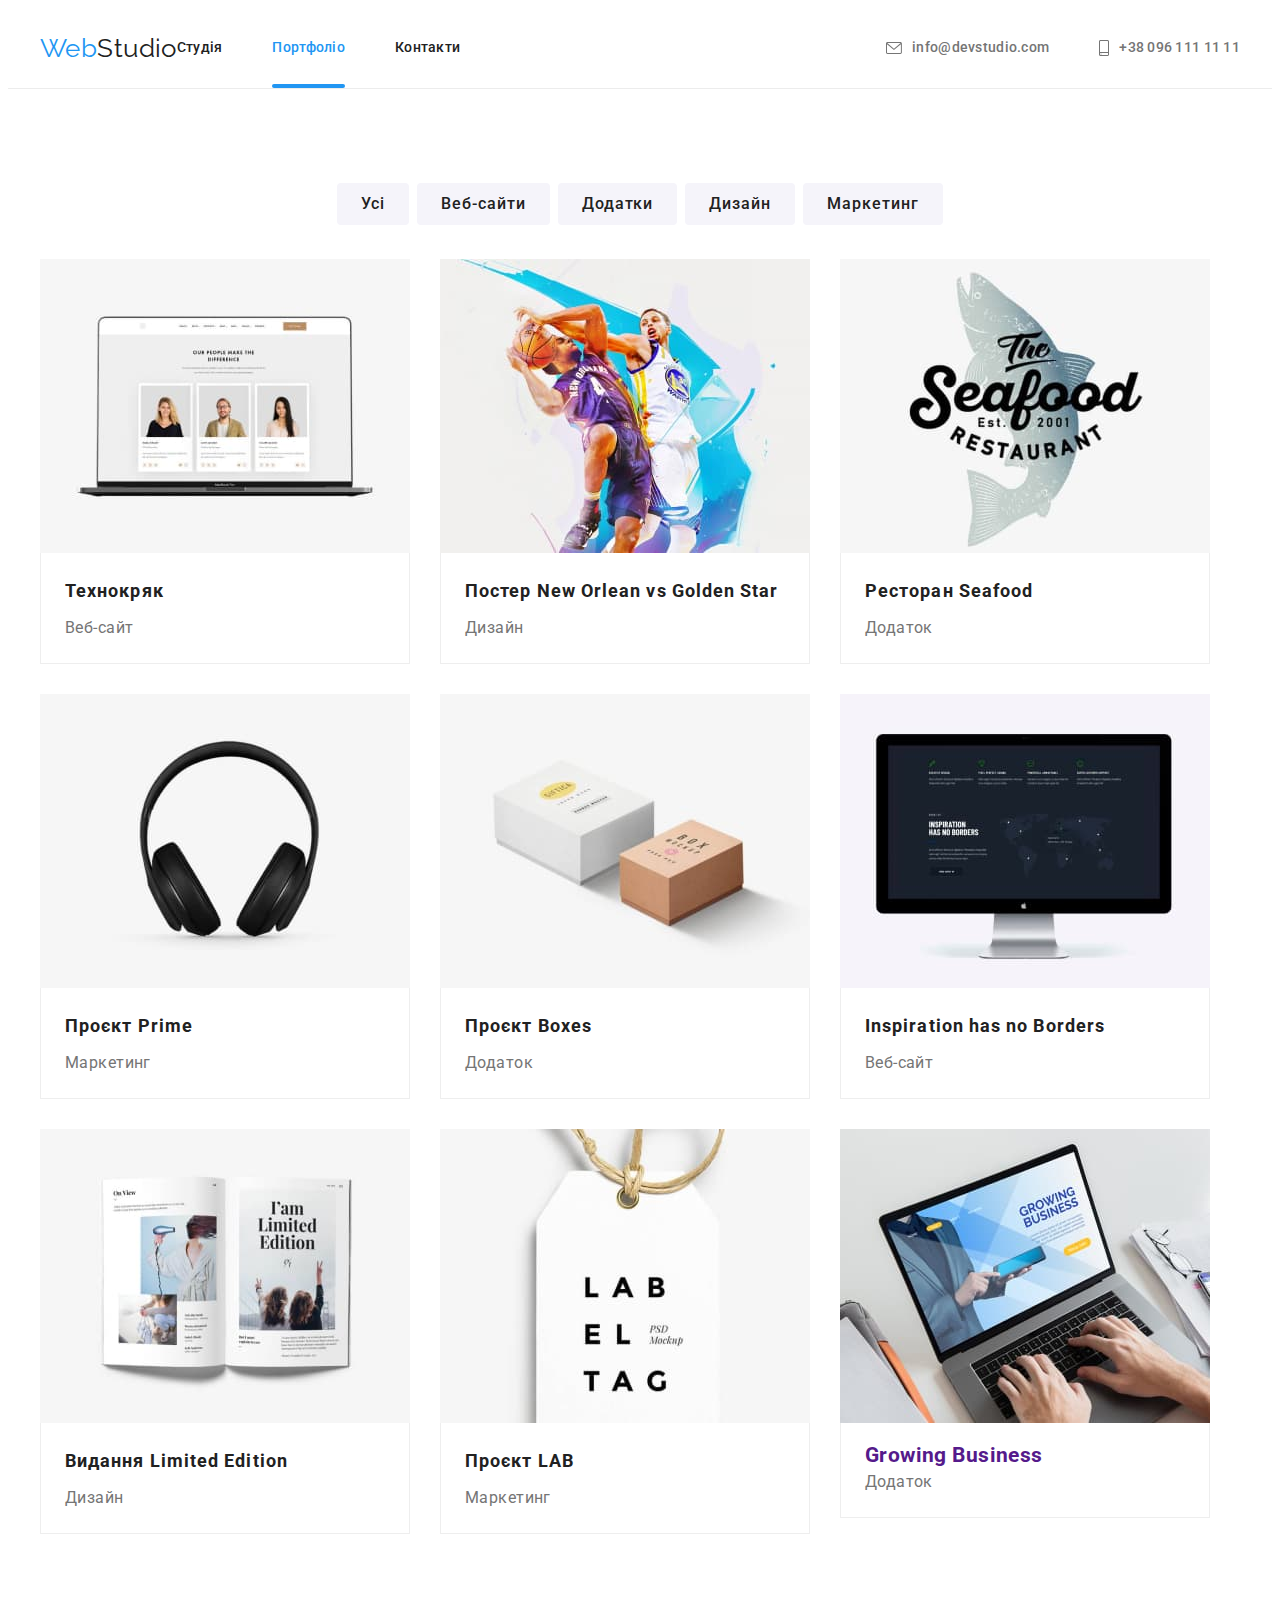
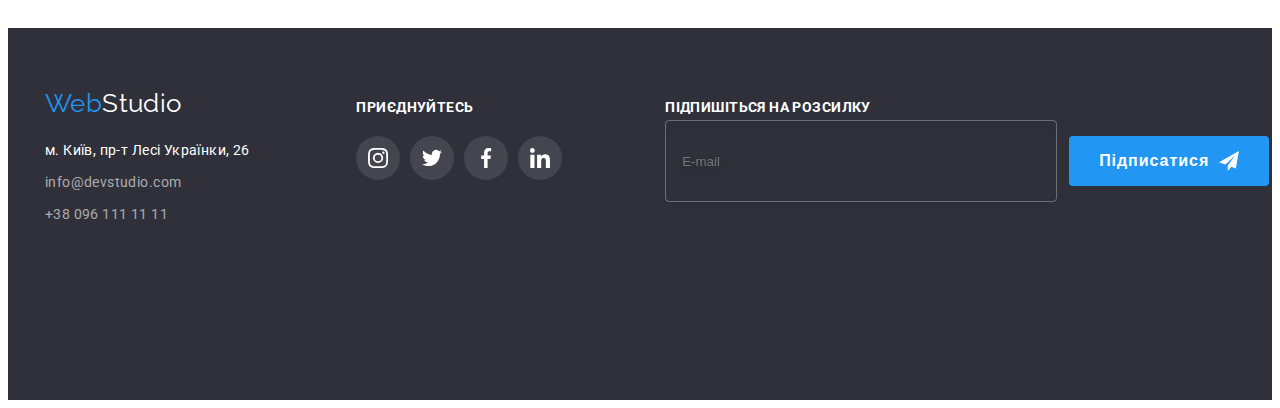
==== portfolio.html @ e9e24f5c "almost done hw8" ====
<!DOCTYPE html>
<html lang="uk">
<head>
    <meta charset="UTF-8">
    <meta http-equiv="X-UA-Compatible" content="IE=edge">
    <meta name="viewport" content="width=device-width, initial-scale=1.0">
    <title>Document</title>
     <link rel="preconnect" href="https://fonts.googleapis.com">
<link rel="preconnect" href="https://fonts.gstatic.com" crossorigin>
<link href="https://fonts.googleapis.com/css2?family=Raleway:wght@700&family=Roboto:wght@400;500;700;900&display=swap" rel="stylesheet">
<link rel="stylesheet" href="https://cdnjs.cloudflare.com/ajax/libs/modern-normalize/1.1.0/modern-normalize.min.css" integrity="sha512-wpPYUAdjBVSE4KJnH1VR1HeZfpl1ub8YT/NKx4PuQ5NmX2tKuGu6U/JRp5y+Y8XG2tV+wKQpNHVUX03MfMFn9Q==" crossorigin="anonymous" referrerpolicy="no-referrer" />
<link rel="stylesheet" href="./css/main.min.css">
</head>
<body>
    <header class="header">
        <div class="conteiner">
<nav class="nav">
    <a href="" class="logo">Web<span class="logo logo--right">Studio</span></a>
<ul class="nav__list list">
    <li class="nav__item"><a class="link nav__link" href="./index.html">Студія</a></li>
    <li class="nav__item"><a class="link nav__link current" href="./portfolio.html">Портфоліо</a></li>
    <li class="nav__item"><a class="link nav__link" href="">Контакти</a></li>
</ul>
</nav>
<div class="connection">
<ul class="list connection__list">
    <li class="connection__item"><a class="link connection__link" href="mailto:info@devstudio.com">
        <svg class="connection__icon" width="16" height="12">
            <use href="./images/sprite.svg#icon-mail"></use>
        </svg>
        info@devstudio.com</a>
    </li>
    <li class="connection__item"><a class="link connection__link" href="tel:+380961111111">
        <svg class="connection__icon" width="10" height="16">
            <use href="./images/sprite.svg#icon-smartphone"></use>
        </svg>
        +38 096 111 11 11</a>
    </li>
</ul>
</div>
        </div>
</header>
<main>
<section class="section portfolio">
    <div class="conteiner">
    <h1 class="visually-hidden">Пoртфоліо</h1>
    <ul class="list portfolio-btn__list">
        <li class="portfolio-btn__item"><button class="button portfolio-btn__button" type="button">Усі</button></li>
        <li class="portfolio-btn__item"><button class="button portfolio-btn__button" type="button">Веб-сайти</button></li>
        <li class="portfolio-btn__item"><button class="button portfolio-btn__button" type="button">Додатки</button></li>
        <li class="portfolio-btn__item"><button class="button portfolio-btn__button" type="button">Дизайн</button></li>
        <li class="portfolio-btn__item"><button class="button portfolio-btn__button" type="button">Маркетинг</button></li>
    </ul>
    <ul class="list portfolio__list">
        <li class="item">
            <a class="portfolio__link link" href="">
                <div class="portfolio__overlay">
                 <img src="./images/technokryak.jpg" alt="" width="370">
                 <p class="overlay-description">
                 Ресурс пропонує комплексні пропозиції з різним рівнем функціоналу та сервісів. Все це дозволить відвідувачу отримати вичерпні відомості про компанію чи приватну особу.
                 </p>
                </div>
                <div class="portfolio__work-box">
                <h2 class="portfolio__title">Технокряк</h2>
                <p class="portfolio__text">Веб-сайт</p>
                </div>
            </a>
        </li>
        <li class="item">
            <a class="portfolio__link link" href="">
                <div class="portfolio__overlay">
                <img src="./images/neworlean.jpg" alt="" width="370">
                <p class="overlay-description">
                 Ресурс пропонує комплексні пропозиції з різним рівнем функціоналу та сервісів. Все це дозволить відвідувачу отримати вичерпні відомості про компанію чи приватну особу.
                 </p>
                </div>
                <div class="portfolio__work-box">
                <h2 class="portfolio__title">Постер New Orlean vs Golden Star</h2>
                <p class="portfolio__text">Дизайн</p>
                </div>
            </a>
        </li>
        <li class="item">
            <a class="portfolio__link link" href="">
                <div class="portfolio__overlay">
                <img src="./images/seafood.jpg" alt="" width="370">
                <p class="overlay-description">
                 Ресурс пропонує комплексні пропозиції з різним рівнем функціоналу та сервісів. Все це дозволить відвідувачу отримати вичерпні відомості про компанію чи приватну особу.
                 </p>
                </div>
                <div class="portfolio__work-box">
                <h2 class="portfolio__title">Ресторан Seafood</h2>
                <p class="portfolio__text">Додаток</p>
                </div>
            </a>
        </li>
        <li class="item">
            <a class="portfolio__link link" href="">
                <div class="portfolio__overlay">
                <img src="./images/prime.jpg" alt="" width="370">
                <p class="overlay-description">
                 Ресурс пропонує комплексні пропозиції з різним рівнем функціоналу та сервісів. Все це дозволить відвідувачу отримати вичерпні відомості про компанію чи приватну особу.
                 </p>
                </div>
                <div class="portfolio__work-box">
                <h2 class="portfolio__title">Проєкт Prime</h2>
                <p class="portfolio__text">Маркетинг</p>
                </div>
            </a>
        </li>
        <li class="item">
            <a class="portfolio__link link" href="">
                <div class="portfolio__overlay">
                <img src="./images/boxes.jpg" alt="" width="370">
                <p class="overlay-description">
                 Ресурс пропонує комплексні пропозиції з різним рівнем функціоналу та сервісів. Все це дозволить відвідувачу отримати вичерпні відомості про компанію чи приватну особу.
                 </p>
                </div>
                <div class="portfolio__work-box">
                <h2 class="portfolio__title">Проєкт Boxes</h2>
                <p class="portfolio__text">Додаток</p>
                </div>
            </a>
        </li>
        <li class="item">
            <a class="portfolio__link link" href="">
                <div class="portfolio__overlay">
                <img src="./images/inspirationno.jpg" alt="" width="370">
                <p class="overlay-description">
                 Ресурс пропонує комплексні пропозиції з різним рівнем функціоналу та сервісів. Все це дозволить відвідувачу отримати вичерпні відомості про компанію чи приватну особу.
                 </p>
                </div>
                <div class="portfolio__work-box">
                <h2 class="portfolio__title">Inspiration has no Borders</h2>
                <p class="portfolio__text">Веб-сайт</p>
                </div>
            </a>
        </li>
        <li class="item">
            <a class="portfolio__link link" href="">
                <div class="portfolio__overlay">
                <img src="./images/limitededition.jpg" alt="" width="370">
                <p class="overlay-description">
                 Ресурс пропонує комплексні пропозиції з різним рівнем функціоналу та сервісів. Все це дозволить відвідувачу отримати вичерпні відомості про компанію чи приватну особу.
                 </p>
                </div>
                <div class="portfolio__work-box">
                <h2 class="portfolio__title">Видання Limited Edition</h2>
                <p class="portfolio__text">Дизайн</p>
                </div>
            </a>
        </li>
        <li class="item">
            <a class="portfolio__link link" href="">
                <div class="portfolio__overlay">
                <img src="./images/lab.jpg" alt="" width="370">
                <p class="overlay-description">
                 Ресурс пропонує комплексні пропозиції з різним рівнем функціоналу та сервісів. Все це дозволить відвідувачу отримати вичерпні відомості про компанію чи приватну особу.
                 </p>
                </div>
                <div class="portfolio__work-box">
                <h2 class="portfolio__title">Проєкт LAB</h2>
                <p class="portfolio__text">Маркетинг</p>
                </div>
            </a>
        </li>
        <li class="item">
            <a class="portfolio__link link" href="">
                <div class="portfolio__overlay">
                <img src="./images/growingbuis.jpg" alt="" width="370">
                <p class="overlay-description">
                 Ресурс пропонує комплексні пропозиції з різним рівнем функціоналу та сервісів. Все це дозволить відвідувачу отримати вичерпні відомості про компанію чи приватну особу.
                 </p>
                </div>
                <div class="portfolio__work-box">
                <h2 class="portfolio-title">Growing Business</h2>
                <p class="portfolio__text">Додаток</p>
                </div>
            </a>
        </li>
    </ul>
    </div>
</section>
</main>
<footer class="footer">
    <div class="conteiner">
<div class="adress-conteiner">
        <a href="" class="logo">Web<span class="logo-right">Studio</span></a>
        <address class="adress">
           <p class="adress__text">м. Київ, пр-т Лесі Українки, 26</p>
           <ul class="list">
              <li class="adress__item"><a class="link adress__link" href="mailto:info@devstudio.com">info@devstudio.com</a></li>
              <li class="adress__item"><a class="link adress__link" href="tel:+380961111111">+38 096 111 11 11</a></li>
           </ul>
        </address>
        </div>
        <div class="join">
            <p class="join__text">приєднуйтесь</p>
            <ul class="join__list list">
                        <li><a class="link join__link" href="">
                            <svg class="footer-icon" width="20" height="20">
                                <use href="./images/sprite.svg#icon-instagram"></use>
                            </svg>
                        </a>
                        </li>
                        <li><a class="link join__link" href="">
                            <svg class="footer-icon" width="20" height="20">
                                <use href="./images/sprite.svg#icon-twitter"></use>
                            </svg>
                        </a>
                        </li>
                        <li><a class="link join__link" href="">
                            <svg class="footer-icon" width="20" height="20">
                                <use href="./images/sprite.svg#icon-facebook"></use>
                            </svg>
                        </a>
                        </li>
                        <li><a class="link join__link" href="">
                            <svg class="join__icon" width="20" height="20">
                                <use href="./images/sprite.svg#icon-linkedin"></use>
                            </svg>
                        </a>
                        </li>
                </ul>
        </div>
        <div class="subscribe">
            <p class="subscribe__text">Підпишіться на розсилку</p>
            <form class="subscribe__form">
              <input class="subscribe__input" type="email" placeholder="E-mail">
              <button class="subscribe__button button" type="submit"> 
               Підписатися
               <svg class="subscribe__icon" width="24" height="24">
                <use href="./images/symbol-defs.svg#icon-send"></use>
               </svg>
              </button>
            </form>
        </div>
    </div>
    </footer>
</body>
</html>
---- css/main.min.css ----
img{display:block;max-width:100%;height:auto}.list{list-style:none}.link{text-decoration:none}h1,h2,h3,h4,h5,h6,p,ul{margin-top:0;margin-bottom:0;padding:0}:root{--primary-text-color: #212121;--secondary-text-color: #757575;--accent-color: #2196F3;--accent-color-button: #188CE8;--primaty-white-color: #FFFFFF;--primary-background-color: #fff;--background-color-title: #2F303A;--portfolio-button-color: #F5F4FA;--header-border-color: #ECECEC;--portfolio-border-color: #EEEEEE;--team-soc-link-color: #AFB1B8;--transition-duration: 250ms;--transition-timing-function: cubic-bezier(0.4, 0, 0.2, 1)}body{font-family:"Roboto",sans-serif;font-size:14px;letter-spacing:.03em;color:var(--primary-text-color);background-color:#fff}.section{padding-top:60px;padding-bottom:60px}@media screen and (min-width: 1200px){.section{padding-top:94px;padding-bottom:94px}}.visually-hidden{border:0;clip:rect(0 0 0 0);height:auto;margin:0;overflow:hidden;padding:0;position:absolute;width:1px;white-space:nowrap}.conteiner{width:100%;padding-left:15px;padding-right:15px;margin:0 auto}@media screen and (min-width: 480px){.conteiner{width:480px}}@media screen and (min-width: 768px){.conteiner{width:768px}}@media screen and (min-width: 1200px){.conteiner{width:1200px}}.button{color:var(--primaty-white-color);background-color:var(--accent-color);font-weight:700;font-size:16px;line-height:1.88;letter-spacing:.06em;cursor:pointer;transition:color var(--transition-duration) var(--transition-timing-function)}.button:hover,.button:focus{background-color:var(--accent-color-button)}.logo{font-family:"Raleway",sans-serif;font-size:26px;line-height:1.19;color:var(--accent-color);text-decoration:none}.logo:hover,.logo:focus{color:var(--accent-color)}.logo--right{color:var(--primary-text-color)}.header{border-bottom:1px solid var(--header-border-color)}.header .conteiner{display:flex;align-items:center;height:80px}.nav__list,.connection__list,.nav{display:flex;align-items:center}.nav__item:not(:last-child),.connection__item:not(:last-child){margin-right:50px}.nav__link{position:relative;display:block;padding-top:32px;padding-bottom:32px;color:var(--primary-text-color);font-size:px;font-weight:500;letter-spacing:.02em;line-height:1.14;transition:color var(--transition-duration) var(--transition-timing-function)}.nav__link:hover,.nav__link:focus{color:var(--accent-color)}.current{color:var(--accent-color)}.current::after{content:"";position:absolute;left:0;bottom:0;display:block;background-color:var(--accent-color);width:100%;height:4px;border-radius:2px}.connection__icon{margin-right:10px;fill:currentColor}.connection__link{display:flex;align-items:center;padding-top:32px;padding-bottom:32px;font-weight:500;line-height:1.14;letter-spacing:.02em;color:var(--secondary-text-color);color:var(--secondary-text-color);transition:color var(--transition-duration) var(--transition-timing-function)}.connection__link:hover,.connection__link:focus{color:var(--accent-color)}.connection{margin-left:auto}.hero{display:flex;align-items:center;width:480px;height:400px;background-color:var(--background-color-title);background-image:linear-gradient(to right, rgba(47, 48, 58, 0.4), rgba(47, 48, 58, 0.4)),url(../images/hero-bg-mob.jpg);background-repeat:no-repeat;background-position:center;margin-left:auto;margin-right:auto;padding-top:200px;padding-bottom:200px;text-align:center}@media(min-device-pixel-ratio: 2),(-webkit-min-device-pixel-ratio: 2),(min-resolution: 192dpi),(min-resolution: 2dppx){.hero{background-image:linear-gradient(to right, rgba(47, 48, 58, 0.4), rgba(47, 48, 58, 0.4)),url(../images/hero-bg-mob-2x.jpg)}}@media screen and (min-width: 768px){.hero{width:768px;height:auto;background-image:linear-gradient(to right, rgba(47, 48, 58, 0.4), rgba(47, 48, 58, 0.4)),url(../images/hero-bg-tab.jpg)}}@media screen and (min-width: 768px)and (min-device-pixel-ratio: 2),screen and (min-width: 768px)and (-webkit-min-device-pixel-ratio: 2),screen and (min-width: 768px)and (min-resolution: 192dpi),screen and (min-width: 768px)and (min-resolution: 2dppx){.hero{background-image:linear-gradient(to right, rgba(47, 48, 58, 0.4), rgba(47, 48, 58, 0.4)),url(../images/hero-bg-tab-2x.jpg)}}@media screen and (min-width: 1200px){.hero{width:1600px;height:100%;background-image:linear-gradient(to right, rgba(47, 48, 58, 0.4), rgba(47, 48, 58, 0.4)),url(../images/hero-background.jpg)}}.hero__title{width:360px;margin-left:auto;margin-right:auto;margin-bottom:30px;color:var(--primaty-white-color);font-weight:900;font-size:26px;line-height:1.62;text-align:center;letter-spacing:.06em}@media screen and (min-width: 1200px){.hero__title{width:696px;font-size:44px;line-height:1.36;text-align:center}}.hero__button{min-width:216px;padding:10px 32px;text-align:center;border-radius:4px;border-color:rgba(0,0,0,0)}.feature__list{display:block}@media screen and (min-width: 768px){.feature__list{display:flex;flex-wrap:wrap;gap:30px}}@media screen and (min-width: 1200px){.feature__list{display:flex;justify-content:center;align-items:center}}.feature__icon{display:flex;justify-content:center;align-items:center;width:100%;height:120px;margin-bottom:30px;background-color:var(--portfolio-button-color);border-radius:4px}.feature__item{width:100%;height:248px}@media screen and (min-width: 768px){.feature__item{flex-basis:calc((100% - 30px)/2)}}@media screen and (min-width: 1200px){.feature__item{flex-basis:calc((100% - 90px)/4)}}.feature__title{margin-bottom:10px;line-height:1.14;font-size:14px;text-align:center}@media screen and (min-width: 768px){.feature__title{text-align:left}}.feature__text{color:var(--secondary-text-color);line-height:1.71}.works{padding-top:0}@media screen{.works{max-width:480px;display:none}}.works__title{margin-bottom:50px}.works__title,.team__title,.clients__title{font-size:36px;line-height:1.17;text-align:center}.works__list{display:flex}.works__item:not(:last-child){margin-right:30px}.works__item{position:relative}.works__box-title{position:absolute;bottom:0;left:0;width:370px;height:70px;padding-top:27px;text-align:center;line-height:1.14;font-size:14px;color:var(--primaty-white-color);background-color:rgba(47,48,58,.8)}.team{background-color:var(--portfolio-button-color)}.team__title{font-size:28px;margin-bottom:30px}@media screen and (min-width: 1200px){.team__title{margin-bottom:50px;font-size:36px}}@media screen and (min-width: 768px){.team__list{display:flex;flex-wrap:wrap;gap:30px}}.team__item:not(:last-child){margin-bottom:30px}@media screen and (min-width: 768px){.team__item:not(:last-child){margin-bottom:0px}}.team__item{width:100%;height:428px;background-color:var(--primaty-white-color);box-shadow:0px 1px 3px rgba(0,0,0,.12),0px 1px 1px rgba(0,0,0,.14),0px 2px 1px rgba(0,0,0,.2);border-radius:0px 0px 4px 4px}@media screen and (min-width: 768px){.team__item{flex-basis:calc((100% - 30px)/2)}}@media screen and (min-width: 1200px){.team__item{flex-basis:calc((100% - 90px)/4)}}.team__box{margin-top:30px;margin-bottom:24px;align-items:center}.team__names{margin-bottom:10px;font-weight:500;font-size:16px;line-height:1.19;text-align:center}.team__text{margin-bottom:16px;font-size:16px;line-height:1.19;text-align:center;color:var(--secondary-text-color)}.team__soclist{display:flex;justify-content:center}.team__link:not(:last-child){margin-right:10px}.team__link{display:flex;justify-content:center;align-items:center;width:44px;height:44px;margin-right:10px;border-radius:50%;justify-content:center;background-color:var(--primaty-white-color);color:var(--team-soc-link-color);transition:color var(--transition-duration) var(--transition-timing-function),background-color var(--transition-duration) var(--transition-timing-function)}.team__link:hover,.team__link:focus{background-color:var(--accent-color);color:var(--primaty-white-color)}.team__icon{fill:currentColor}.clients{text-align:center}.clients__title{margin-bottom:50px}.clients__list{display:flex;flex-wrap:wrap;justify-content:center;gap:30px}.clients__list li{flex-basis:calc((100% - 60px)/2)}@media screen and (min-width: 768px){.clients__list li{flex-basis:calc((100% - 60px)/3)}}@media screen and (min-width: 1200px){.clients__list li{flex-basis:calc((100% - 150px)/6)}}.clients__item{display:flex;justify-content:center;align-items:center;height:92px;border:1px solid #afb1b8;border-radius:4px;justify-content:center;cursor:pointer;color:var(--team-soc-link-color);transition:color var(--transition-duration) var(--transition-timing-function),border-color var(--transition-duration) var(--transition-timing-function)}.clients__item:hover,.clients__item:focus{border-color:var(--accent-color);color:var(--accent-color)}.clients__icon{fill:currentColor}.clients__icon:hover,.clients__icon:focus{fill:var(--accent-color)}.footer{padding-top:60px;padding-bottom:60px;background-color:var(--background-color-title);height:603px}@media screen and (min-width: 768px){.footer{height:463px}}@media screen and (min-width: 1200px){.footer{height:252px}}.footer .conteiner{display:flex;justify-content:center;align-items:center}@media screen and (max-width: 767px){.footer .conteiner{flex-direction:column}}@media screen and (min-width: 768px){.footer .conteiner{flex-wrap:wrap;justify-content:space-around;align-items:baseline;row-gap:60px}}@media screen and (min-width: 1200px){.footer .conteiner{align-items:baseline;flex-direction:row;flex-wrap:nowrap}}@media screen and (min-width: 768px){.adress-conteiner{align-items:center}}.adress{height:80px;margin-top:20px;font-style:normal;text-align:center}@media screen and (min-width: 768px){.adress{width:232px;margin-right:165px}}@media screen and (min-width: 1200px){.adress{justify-content:center;margin-right:70px;text-align:left}}.footer .logo{margin-bottom:20px}.footer .logo-right{color:var(--primaty-white-color)}.adress__text{margin-bottom:9px;line-height:1.71;color:var(--primaty-white-color)}@media screen and (min-width: 768px){.adress__text{margin-bottom:8px}}.adress__item:not(:last-child){margin-bottom:9px}@media screen and (min-width: 768px){.adress__item:not(:last-child){margin-bottom:8px}}.adress__link{line-height:1.71;color:rgba(255,255,255,.6);transition:color var(--transition-duration) var(--transition-timing-function)}.adress__link:hover,.adress__link:focus{color:var(--accent-color)}.join{width:206px;height:80px;color:var(--accent-color-button);margin-top:60px;margin-bottom:60px;text-align:center}@media screen and (min-width: 768px){.join{margin-top:0px;margin-bottom:0px}}@media screen and (min-width: 1200px){.join{justify-content:center;text-align:left;margin-right:93px;margin-top:0px;margin-bottom:0px}}.join__text,.subscribe__text{margin-bottom:20px;font-weight:700;font-size:14px;line-height:1.14;letter-spacing:.03em;text-transform:uppercase;color:var(--primaty-white-color)}.join__list{display:flex;justify-content:center}.join__list>li:not(:last-child){margin-right:10px}.join__link:not(:last-child){margin-right:10px}.join__link{display:flex;justify-content:center;align-items:center;width:44px;height:44px;border-radius:50%;justify-content:center;background-color:rgba(255,255,255,.1);color:var(--primaty-white-color);fill:var(--primaty-white-color);transition:background-color var(--transition-duration) var(--transition-timing-function)}.join__link:hover,.join__link:focus{background-color:var(--accent-color);fill:var(--primaty-white-color)}.subscribe{width:570px;height:86px;display:flex;align-items:center;flex-direction:column}@media screen and (min-width: 1200px){.subscribe{justify-content:center;align-items:baseline}}.subscribe__form{display:flex;flex-direction:column;align-items:center}@media screen and (min-width: 1200px){.subscribe__form{justify-content:center;text-align:left;flex-direction:row}}.subscribe__input{width:358px;height:100%;color:#188ce8;background-color:rgba(0,0,0,0);border:1px solid rgba(255,255,255,.3);filter:drop-shadow(0px 4px 4px rgba(0, 0, 0, 0.15));border-radius:4px;padding:15px 16px;margin-right:12px;outline:none}@media screen and (min-width: 768px){.subscribe__input{width:450px;margin-bottom:20px}}@media screen and (min-width: 1200px){.subscribe__input{width:358px;height:100%;margin-bottom:0px}}.subscribe__button{width:200px;height:50px;padding:10px 28px;font-weight:700;font-size:16px;line-height:1.88;display:flex;align-items:center;text-align:center;letter-spacing:.06em;color:var(--primaty-white-color);background-color:var(--accent-color);border-color:rgba(0,0,0,0);border-radius:4px}.subscribe__icon{fill:currentColor;margin-left:10px}.backdrop{position:fixed;top:0;left:0;width:100%;height:100%;background-color:rgba(0,0,0,.2);opacity:1;transition:opacity var(--transition-duration) var(--transition-timing-function)}.backdrop.is-hidden{opacity:0;pointer-events:none}.modal{position:absolute;top:50%;left:50%;transform:translate(-50%, -50%) scale(1);transition:transform var(--transition-duration) var(--transition-timing-function);width:528px;height:581px;padding:40px;background-color:var(--primaty-white-color);box-shadow:0px 1px 3px rgba(0,0,0,.12),0px 1px 1px rgba(0,0,0,.14),0px 2px 1px rgba(0,0,0,.2);border-radius:4px}.backdrop.is-hidden .modal{transform:translate(-50%, -50%) scale(0.5)}.modal__button{position:absolute;top:8px;right:8px;display:flex;justify-content:center;align-items:center;width:30px;height:30px;color:#188ce8;background-color:var(--primaty-white-color);border:1px solid rgba(0,0,0,.1);border-radius:50%;transition:fill var(--transition-duration) var(--transition-timing-function);cursor:pointer}.modal__button:focus,.modal__button:hover{fill:var(--accent-color-button)}.modal__heading{font-weight:700;font-size:20px;line-height:1.15;text-align:center;margin-bottom:12px}.modal__input-group:not(:last-child){margin-bottom:10px}.modal__icon-wrapper{position:relative;margin-top:4px}.modal__icon{position:absolute;top:11px;left:12px;transition:fill var(--transition-duration) var(--transition-timing-function)}.modal__input{width:448px;height:40px;padding-left:40px;border:1px solid rgba(33,33,33,.2);border-radius:4px;transition:border-color var(--transition-duration) var(--transition-timing-function)}.modal__input:hover,.modal__input:focus{border-color:var(--accent-color);outline:none}.modal__input:hover+svg,.modal__input:focus+svg{fill:var(--accent-color)}.modal label{font-size:12px;line-height:1.17;letter-spacing:.01em;color:#757575}.modal__coment{width:100%;height:120px;margin-top:4px;padding:12px 16px;border:1px solid rgba(33,33,33,.2);border-radius:4px;transition:border-color var(--transition-duration) var(--transition-timing-function);resize:none}.modal__coment:hover,.modal__coment:focus,.modal__coment:focus-within{border-color:var(--accent-color);outline:none}.modal__coment::-moz-placeholder{font-size:12px;line-height:14px;letter-spacing:.01em;color:rgba(117,117,117,.5)}.modal__coment:-ms-input-placeholder{font-size:12px;line-height:14px;letter-spacing:.01em;color:rgba(117,117,117,.5)}.modal__coment::placeholder{font-size:12px;line-height:14px;letter-spacing:.01em;color:rgba(117,117,117,.5)}.checkbox__input:checked+label::before{background-color:var(--accent-color);border-color:rgba(0,0,0,0);background-image:url(../images/check-mark.svg);background-repeat:no-repeat;background-position:center}.modal__input-group .checkbox-rules{display:flex;align-items:center;justify-content:center;cursor:pointer;font-size:14px;line-height:1.71}.checkbox__rules::before{content:"";width:16px;height:15px;border:2px solid var(--primary-text-color);border-radius:2px;margin-right:8px}.modal__conditions{color:var(--accent-color)}.modal__send{position:absolute;left:164px;bottom:40px;width:200px;height:50px;border-radius:4px;border-color:rgba(0,0,0,0);transition:background-color var(--transition-duration) var(--transition-timing-function)}.modal__send:hover,.modal__send:focus{background-color:var(--accent-color-button);box-shadow:0px 4px 4px rgba(0,0,0,.15)}.portfolio-btn__list{display:flex;flex-wrap:wrap;justify-content:start;row-gap:15px;margin-bottom:34px}@media screen and (min-width: 768px){.portfolio-btn__list{display:flex;justify-content:center;margin-bottom:34px}}.portfolio-btn__item:not(:last-child){margin-right:8px}.portfolio-btn__button{padding:6px 22px;border-radius:4px;border-color:rgba(0,0,0,0);font-family:inherit;font-weight:500;font-size:16px;line-height:1.62;background-color:var(--portfolio-button-color);color:var(--primary-text-color);transition:color var(--transition-duration) var(--transition-timing-function),background-color var(--transition-duration) var(--transition-timing-function),box-shadow var(--transition-duration) var(--transition-timing-function)}.portfolio-btn__button:hover,.portfolio-btn__button:focus{color:var(--primaty-white-color);background-color:var(--accent-color);box-shadow:0px 3px 1px rgba(0,0,0,.1),0px 1px 2px rgba(0,0,0,.08),0px 2px 2px rgba(0,0,0,.12)}.portfolio__list{display:block}@media screen and (min-width: 768px){.portfolio__list{display:flex;flex-wrap:wrap;gap:30px}}@media screen and (min-width: 1200px){.portfolio__list{display:flex;flex-wrap:wrap;gap:30px}}@media screen and (min-width: 768px){.portfolio__list .item{flex-basis:calc((100% - 60px)/2)}}@media screen and (min-width: 1200px){.portfolio__list .item{flex-basis:calc((100% - 90px)/3)}}.portfolio__list .item:not(:last-child){margin-bottom:30px}@media screen and (min-width: 768px){.portfolio__list .item:not(:last-child){margin-bottom:0px}}.portfolio__link{display:block;transition:box-shadow var(--transition-duration) var(--transition-timing-function)}.portfolio__link:hover,.portfolio__link:focus{box-shadow:0px 4px 4px rgba(0,0,0,.25)}.portfolio__link:hover .overlay-description,.portfolio__link:focus .overlay-description{transform:translateY(0)}.portfolio__overlay{position:relative;overflow:hidden}.overlay-description{position:absolute;width:100%;height:100%;top:0;left:0;padding:63px 24px;transform:translateY(100%);transition-property:transform;transition-duration:var(--transition-duration);transition-timing-function:var(--transition-timing-function);font-size:18px;line-height:1.56;color:var(--primaty-white-color);background-color:rgba(33,150,243,.9)}.portfolio__work-box{border-right:1px solid var(--portfolio-border-color);border-bottom:1px solid var(--portfolio-border-color);border-left:1px solid var(--portfolio-border-color);padding:20px 24px}.portfolio__title{margin-bottom:4px;color:var(--primary-text-color);font-size:18px;line-height:2;letter-spacing:.06em}.portfolio__text{font-size:16px;line-height:1.88;color:var(--secondary-text-color)}/*# sourceMappingURL=main.min.css.map */
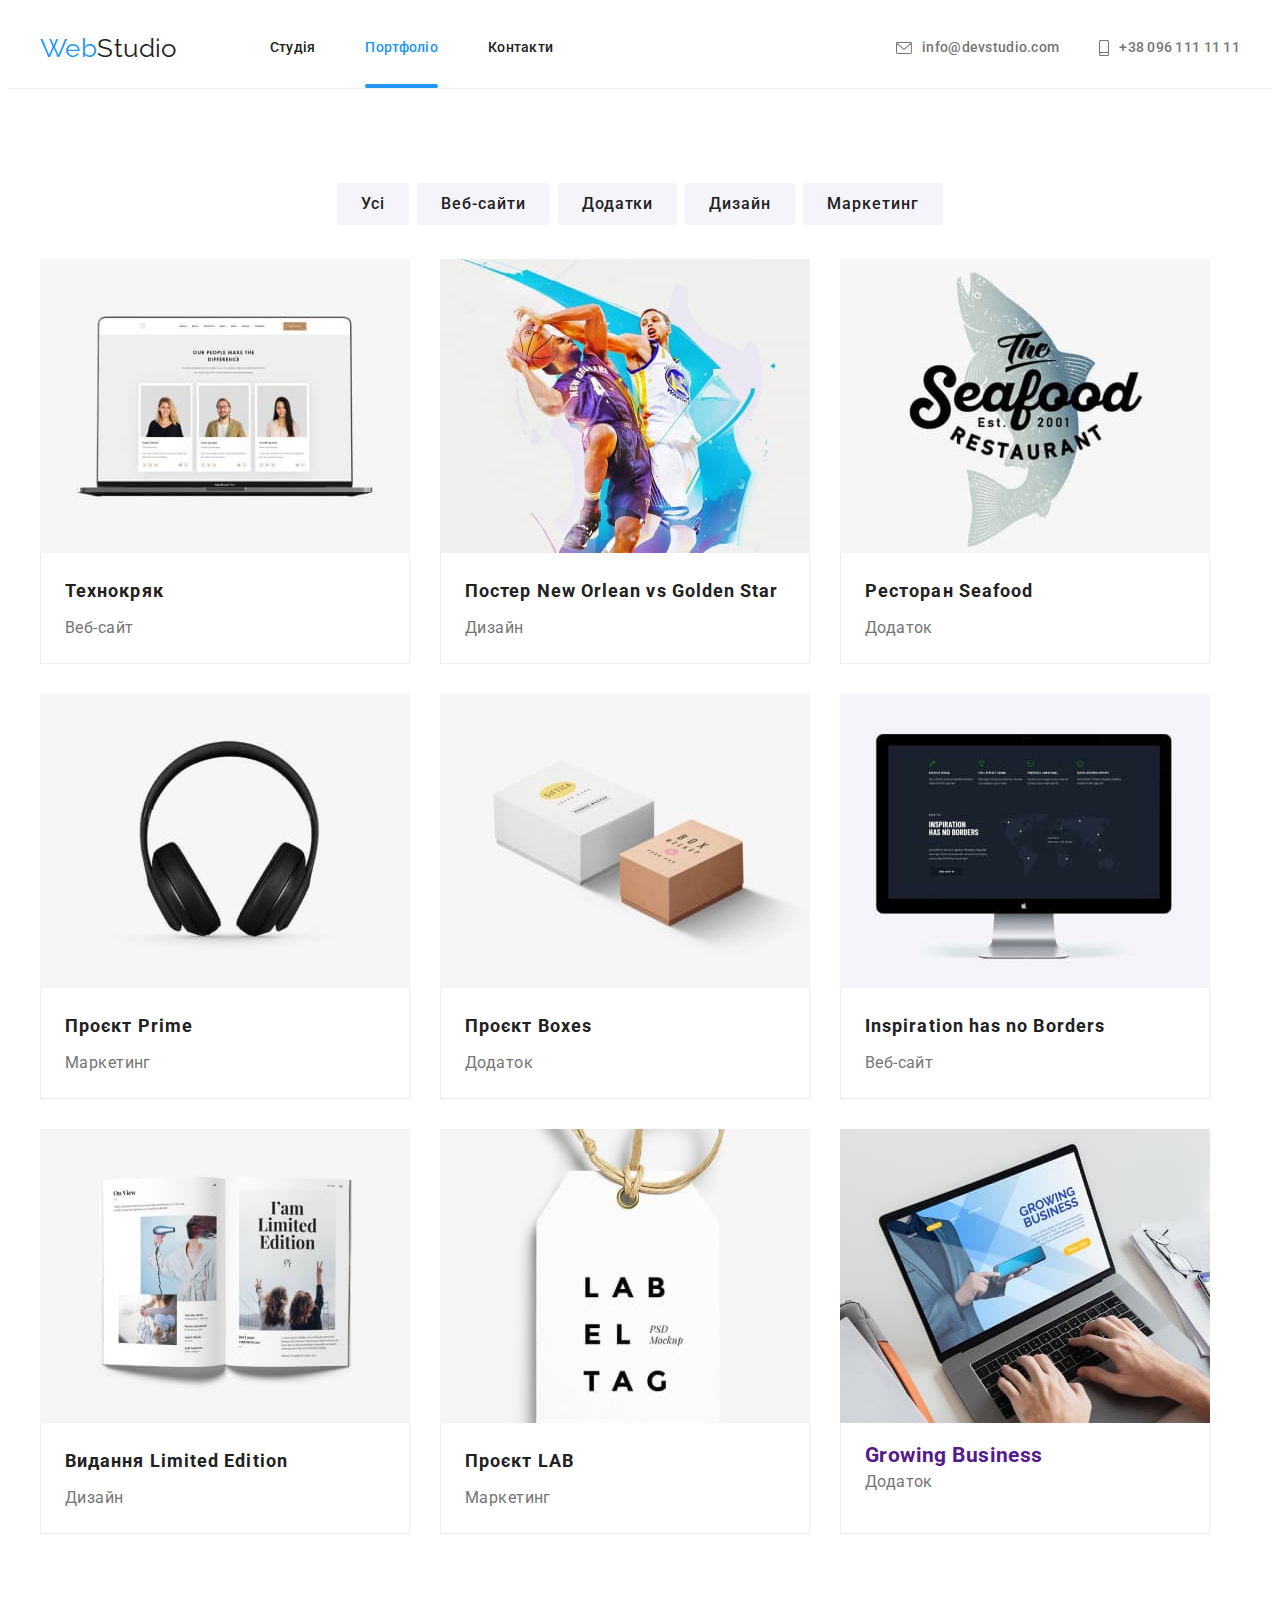
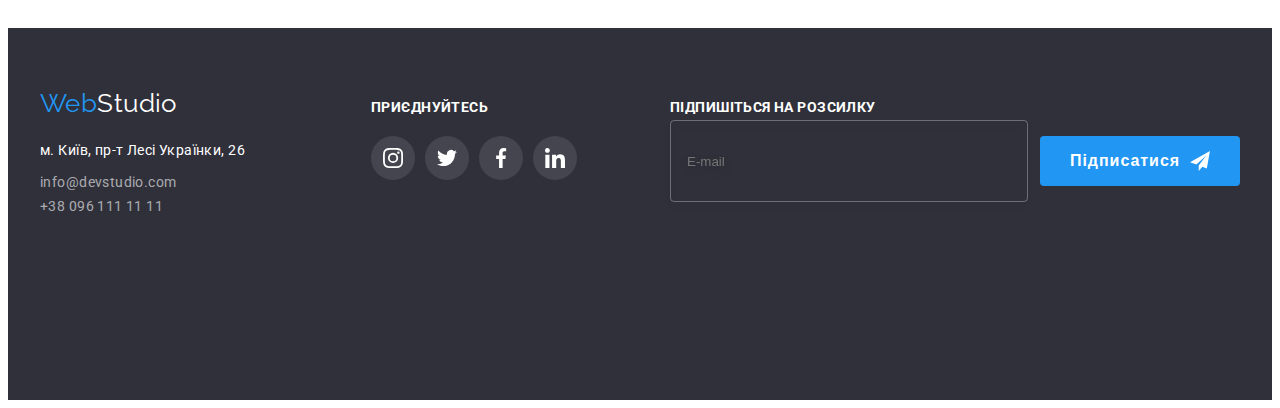
==== commit 3f9bde86: "ready hw8" ====
--- a/portfolio.html
+++ b/portfolio.html
@@ -39,6 +39,51 @@
 </ul>
 </div>
         </div>
+        <button class="menu-open js-open-menu" type="button">
+    <svg class="icon-menu_open" width="18" height="18">
+    <use href="./images/symbol-defs.svg#icon-menu_open"></use></svg>
+</button>
+        </div>
+        <div class="mobile-menu js-menu-container">
+            
+            <div class="mob-menu-content">
+                <div>
+            <button class="menu-close js-close-menu" type="button">
+                <svg class="icon-modal-button-close" width="18" height="18">
+                <use href="./images/symbol-defs.svg#icon-modal-button-close"></use></svg>
+            </button>
+            <nav class="mob-menu-nav">
+<ul class="mob-menu-nav-list list">
+    <li class="mob-menu-nav-item"><a class="link mob-menu-nav-link current" href="">Студія</a></li>
+    <li class="mob-menu-nav-item"><a class="link mob-menu-nav-link" href="./portfolio.html">Портфоліо</a></li>
+    <li class="mob-menu-nav-item"><a class="link mob-menu-nav-link" href="">Контакти</a></li>
+</ul>
+</nav>
+                </div>
+
+<div>
+<div class="mob-menu-connection">
+<ul class="list mob-menu-connection-list">
+    <li class="mob-menu-connection-item"><a class="link mob-menu-connection-link" href="mailto:info@devstudio.com">
+        info@devstudio.com</a>
+    </li>
+    <li class="mob-menu-connection-item"><a class="link mob-menu-connection-link mob-menu-tel" href="tel:+380961111111">
+        +38 096 111 11 11</a>
+    </li>
+</ul>
+</div>
+<div class="mob-menu-soc">
+    <ul class="mob-menu-soc-link-list list">
+    <li class="mob-menu-soc-link-item"><a href="" class="link mob-menu-soc-link">Instagram</a></li>
+    <li class="mob-menu-soc-link-item"><a href="" class="link mob-menu-soc-link">Twitter</a></li>
+    <li class="mob-menu-soc-link-item"><a href="" class="link mob-menu-soc-link">Facebook</a></li>
+    <li class="mob-menu-soc-link-item"><a href="" class="link mob-menu-soc-link">LinkedIn</a></li>
+    </ul>
+</div>
+</div>
+            </div>
+        </div>
+
 </header>
 <main>
 <section class="section portfolio">
@@ -237,5 +282,6 @@
         </div>
     </div>
     </footer>
+    <script src="./js/menu.js"></script>
 </body>
 </html>--- a/css/main.min.css
+++ b/css/main.min.css
@@ -1 +1 @@
-img{display:block;max-width:100%;height:auto}.list{list-style:none}.link{text-decoration:none}h1,h2,h3,h4,h5,h6,p,ul{margin-top:0;margin-bottom:0;padding:0}:root{--primary-text-color: #212121;--secondary-text-color: #757575;--accent-color: #2196F3;--accent-color-button: #188CE8;--primaty-white-color: #FFFFFF;--primary-background-color: #fff;--background-color-title: #2F303A;--portfolio-button-color: #F5F4FA;--header-border-color: #ECECEC;--portfolio-border-color: #EEEEEE;--team-soc-link-color: #AFB1B8;--transition-duration: 250ms;--transition-timing-function: cubic-bezier(0.4, 0, 0.2, 1)}body{font-family:"Roboto",sans-serif;font-size:14px;letter-spacing:.03em;color:var(--primary-text-color);background-color:#fff}.section{padding-top:60px;padding-bottom:60px}@media screen and (min-width: 1200px){.section{padding-top:94px;padding-bottom:94px}}.visually-hidden{border:0;clip:rect(0 0 0 0);height:auto;margin:0;overflow:hidden;padding:0;position:absolute;width:1px;white-space:nowrap}.conteiner{width:100%;padding-left:15px;padding-right:15px;margin:0 auto}@media screen and (min-width: 480px){.conteiner{width:480px}}@media screen and (min-width: 768px){.conteiner{width:768px}}@media screen and (min-width: 1200px){.conteiner{width:1200px}}.button{color:var(--primaty-white-color);background-color:var(--accent-color);font-weight:700;font-size:16px;line-height:1.88;letter-spacing:.06em;cursor:pointer;transition:color var(--transition-duration) var(--transition-timing-function)}.button:hover,.button:focus{background-color:var(--accent-color-button)}.logo{font-family:"Raleway",sans-serif;font-size:26px;line-height:1.19;color:var(--accent-color);text-decoration:none}.logo:hover,.logo:focus{color:var(--accent-color)}.logo--right{color:var(--primary-text-color)}.header{border-bottom:1px solid var(--header-border-color)}.header .conteiner{display:flex;align-items:center;height:80px}.nav__list,.connection__list,.nav{display:flex;align-items:center}.nav__item:not(:last-child),.connection__item:not(:last-child){margin-right:50px}.nav__link{position:relative;display:block;padding-top:32px;padding-bottom:32px;color:var(--primary-text-color);font-size:px;font-weight:500;letter-spacing:.02em;line-height:1.14;transition:color var(--transition-duration) var(--transition-timing-function)}.nav__link:hover,.nav__link:focus{color:var(--accent-color)}.current{color:var(--accent-color)}.current::after{content:"";position:absolute;left:0;bottom:0;display:block;background-color:var(--accent-color);width:100%;height:4px;border-radius:2px}.connection__icon{margin-right:10px;fill:currentColor}.connection__link{display:flex;align-items:center;padding-top:32px;padding-bottom:32px;font-weight:500;line-height:1.14;letter-spacing:.02em;color:var(--secondary-text-color);color:var(--secondary-text-color);transition:color var(--transition-duration) var(--transition-timing-function)}.connection__link:hover,.connection__link:focus{color:var(--accent-color)}.connection{margin-left:auto}.hero{display:flex;align-items:center;width:480px;height:400px;background-color:var(--background-color-title);background-image:linear-gradient(to right, rgba(47, 48, 58, 0.4), rgba(47, 48, 58, 0.4)),url(../images/hero-bg-mob.jpg);background-repeat:no-repeat;background-position:center;margin-left:auto;margin-right:auto;padding-top:200px;padding-bottom:200px;text-align:center}@media(min-device-pixel-ratio: 2),(-webkit-min-device-pixel-ratio: 2),(min-resolution: 192dpi),(min-resolution: 2dppx){.hero{background-image:linear-gradient(to right, rgba(47, 48, 58, 0.4), rgba(47, 48, 58, 0.4)),url(../images/hero-bg-mob-2x.jpg)}}@media screen and (min-width: 768px){.hero{width:768px;height:auto;background-image:linear-gradient(to right, rgba(47, 48, 58, 0.4), rgba(47, 48, 58, 0.4)),url(../images/hero-bg-tab.jpg)}}@media screen and (min-width: 768px)and (min-device-pixel-ratio: 2),screen and (min-width: 768px)and (-webkit-min-device-pixel-ratio: 2),screen and (min-width: 768px)and (min-resolution: 192dpi),screen and (min-width: 768px)and (min-resolution: 2dppx){.hero{background-image:linear-gradient(to right, rgba(47, 48, 58, 0.4), rgba(47, 48, 58, 0.4)),url(../images/hero-bg-tab-2x.jpg)}}@media screen and (min-width: 1200px){.hero{width:1600px;height:100%;background-image:linear-gradient(to right, rgba(47, 48, 58, 0.4), rgba(47, 48, 58, 0.4)),url(../images/hero-background.jpg)}}.hero__title{width:360px;margin-left:auto;margin-right:auto;margin-bottom:30px;color:var(--primaty-white-color);font-weight:900;font-size:26px;line-height:1.62;text-align:center;letter-spacing:.06em}@media screen and (min-width: 1200px){.hero__title{width:696px;font-size:44px;line-height:1.36;text-align:center}}.hero__button{min-width:216px;padding:10px 32px;text-align:center;border-radius:4px;border-color:rgba(0,0,0,0)}.feature__list{display:block}@media screen and (min-width: 768px){.feature__list{display:flex;flex-wrap:wrap;gap:30px}}@media screen and (min-width: 1200px){.feature__list{display:flex;justify-content:center;align-items:center}}.feature__icon{display:flex;justify-content:center;align-items:center;width:100%;height:120px;margin-bottom:30px;background-color:var(--portfolio-button-color);border-radius:4px}.feature__item{width:100%;height:248px}@media screen and (min-width: 768px){.feature__item{flex-basis:calc((100% - 30px)/2)}}@media screen and (min-width: 1200px){.feature__item{flex-basis:calc((100% - 90px)/4)}}.feature__title{margin-bottom:10px;line-height:1.14;font-size:14px;text-align:center}@media screen and (min-width: 768px){.feature__title{text-align:left}}.feature__text{color:var(--secondary-text-color);line-height:1.71}.works{padding-top:0}@media screen{.works{max-width:480px;display:none}}.works__title{margin-bottom:50px}.works__title,.team__title,.clients__title{font-size:36px;line-height:1.17;text-align:center}.works__list{display:flex}.works__item:not(:last-child){margin-right:30px}.works__item{position:relative}.works__box-title{position:absolute;bottom:0;left:0;width:370px;height:70px;padding-top:27px;text-align:center;line-height:1.14;font-size:14px;color:var(--primaty-white-color);background-color:rgba(47,48,58,.8)}.team{background-color:var(--portfolio-button-color)}.team__title{font-size:28px;margin-bottom:30px}@media screen and (min-width: 1200px){.team__title{margin-bottom:50px;font-size:36px}}@media screen and (min-width: 768px){.team__list{display:flex;flex-wrap:wrap;gap:30px}}.team__item:not(:last-child){margin-bottom:30px}@media screen and (min-width: 768px){.team__item:not(:last-child){margin-bottom:0px}}.team__item{width:100%;height:428px;background-color:var(--primaty-white-color);box-shadow:0px 1px 3px rgba(0,0,0,.12),0px 1px 1px rgba(0,0,0,.14),0px 2px 1px rgba(0,0,0,.2);border-radius:0px 0px 4px 4px}@media screen and (min-width: 768px){.team__item{flex-basis:calc((100% - 30px)/2)}}@media screen and (min-width: 1200px){.team__item{flex-basis:calc((100% - 90px)/4)}}.team__box{margin-top:30px;margin-bottom:24px;align-items:center}.team__names{margin-bottom:10px;font-weight:500;font-size:16px;line-height:1.19;text-align:center}.team__text{margin-bottom:16px;font-size:16px;line-height:1.19;text-align:center;color:var(--secondary-text-color)}.team__soclist{display:flex;justify-content:center}.team__link:not(:last-child){margin-right:10px}.team__link{display:flex;justify-content:center;align-items:center;width:44px;height:44px;margin-right:10px;border-radius:50%;justify-content:center;background-color:var(--primaty-white-color);color:var(--team-soc-link-color);transition:color var(--transition-duration) var(--transition-timing-function),background-color var(--transition-duration) var(--transition-timing-function)}.team__link:hover,.team__link:focus{background-color:var(--accent-color);color:var(--primaty-white-color)}.team__icon{fill:currentColor}.clients{text-align:center}.clients__title{margin-bottom:50px}.clients__list{display:flex;flex-wrap:wrap;justify-content:center;gap:30px}.clients__list li{flex-basis:calc((100% - 60px)/2)}@media screen and (min-width: 768px){.clients__list li{flex-basis:calc((100% - 60px)/3)}}@media screen and (min-width: 1200px){.clients__list li{flex-basis:calc((100% - 150px)/6)}}.clients__item{display:flex;justify-content:center;align-items:center;height:92px;border:1px solid #afb1b8;border-radius:4px;justify-content:center;cursor:pointer;color:var(--team-soc-link-color);transition:color var(--transition-duration) var(--transition-timing-function),border-color var(--transition-duration) var(--transition-timing-function)}.clients__item:hover,.clients__item:focus{border-color:var(--accent-color);color:var(--accent-color)}.clients__icon{fill:currentColor}.clients__icon:hover,.clients__icon:focus{fill:var(--accent-color)}.footer{padding-top:60px;padding-bottom:60px;background-color:var(--background-color-title);height:603px}@media screen and (min-width: 768px){.footer{height:463px}}@media screen and (min-width: 1200px){.footer{height:252px}}.footer .conteiner{display:flex;justify-content:center;align-items:center}@media screen and (max-width: 767px){.footer .conteiner{flex-direction:column}}@media screen and (min-width: 768px){.footer .conteiner{flex-wrap:wrap;justify-content:space-around;align-items:baseline;row-gap:60px}}@media screen and (min-width: 1200px){.footer .conteiner{align-items:baseline;flex-direction:row;flex-wrap:nowrap}}@media screen and (min-width: 768px){.adress-conteiner{align-items:center}}.adress{height:80px;margin-top:20px;font-style:normal;text-align:center}@media screen and (min-width: 768px){.adress{width:232px;margin-right:165px}}@media screen and (min-width: 1200px){.adress{justify-content:center;margin-right:70px;text-align:left}}.footer .logo{margin-bottom:20px}.footer .logo-right{color:var(--primaty-white-color)}.adress__text{margin-bottom:9px;line-height:1.71;color:var(--primaty-white-color)}@media screen and (min-width: 768px){.adress__text{margin-bottom:8px}}.adress__item:not(:last-child){margin-bottom:9px}@media screen and (min-width: 768px){.adress__item:not(:last-child){margin-bottom:8px}}.adress__link{line-height:1.71;color:rgba(255,255,255,.6);transition:color var(--transition-duration) var(--transition-timing-function)}.adress__link:hover,.adress__link:focus{color:var(--accent-color)}.join{width:206px;height:80px;color:var(--accent-color-button);margin-top:60px;margin-bottom:60px;text-align:center}@media screen and (min-width: 768px){.join{margin-top:0px;margin-bottom:0px}}@media screen and (min-width: 1200px){.join{justify-content:center;text-align:left;margin-right:93px;margin-top:0px;margin-bottom:0px}}.join__text,.subscribe__text{margin-bottom:20px;font-weight:700;font-size:14px;line-height:1.14;letter-spacing:.03em;text-transform:uppercase;color:var(--primaty-white-color)}.join__list{display:flex;justify-content:center}.join__list>li:not(:last-child){margin-right:10px}.join__link:not(:last-child){margin-right:10px}.join__link{display:flex;justify-content:center;align-items:center;width:44px;height:44px;border-radius:50%;justify-content:center;background-color:rgba(255,255,255,.1);color:var(--primaty-white-color);fill:var(--primaty-white-color);transition:background-color var(--transition-duration) var(--transition-timing-function)}.join__link:hover,.join__link:focus{background-color:var(--accent-color);fill:var(--primaty-white-color)}.subscribe{width:570px;height:86px;display:flex;align-items:center;flex-direction:column}@media screen and (min-width: 1200px){.subscribe{justify-content:center;align-items:baseline}}.subscribe__form{display:flex;flex-direction:column;align-items:center}@media screen and (min-width: 1200px){.subscribe__form{justify-content:center;text-align:left;flex-direction:row}}.subscribe__input{width:358px;height:100%;color:#188ce8;background-color:rgba(0,0,0,0);border:1px solid rgba(255,255,255,.3);filter:drop-shadow(0px 4px 4px rgba(0, 0, 0, 0.15));border-radius:4px;padding:15px 16px;margin-right:12px;outline:none}@media screen and (min-width: 768px){.subscribe__input{width:450px;margin-bottom:20px}}@media screen and (min-width: 1200px){.subscribe__input{width:358px;height:100%;margin-bottom:0px}}.subscribe__button{width:200px;height:50px;padding:10px 28px;font-weight:700;font-size:16px;line-height:1.88;display:flex;align-items:center;text-align:center;letter-spacing:.06em;color:var(--primaty-white-color);background-color:var(--accent-color);border-color:rgba(0,0,0,0);border-radius:4px}.subscribe__icon{fill:currentColor;margin-left:10px}.backdrop{position:fixed;top:0;left:0;width:100%;height:100%;background-color:rgba(0,0,0,.2);opacity:1;transition:opacity var(--transition-duration) var(--transition-timing-function)}.backdrop.is-hidden{opacity:0;pointer-events:none}.modal{position:absolute;top:50%;left:50%;transform:translate(-50%, -50%) scale(1);transition:transform var(--transition-duration) var(--transition-timing-function);width:528px;height:581px;padding:40px;background-color:var(--primaty-white-color);box-shadow:0px 1px 3px rgba(0,0,0,.12),0px 1px 1px rgba(0,0,0,.14),0px 2px 1px rgba(0,0,0,.2);border-radius:4px}.backdrop.is-hidden .modal{transform:translate(-50%, -50%) scale(0.5)}.modal__button{position:absolute;top:8px;right:8px;display:flex;justify-content:center;align-items:center;width:30px;height:30px;color:#188ce8;background-color:var(--primaty-white-color);border:1px solid rgba(0,0,0,.1);border-radius:50%;transition:fill var(--transition-duration) var(--transition-timing-function);cursor:pointer}.modal__button:focus,.modal__button:hover{fill:var(--accent-color-button)}.modal__heading{font-weight:700;font-size:20px;line-height:1.15;text-align:center;margin-bottom:12px}.modal__input-group:not(:last-child){margin-bottom:10px}.modal__icon-wrapper{position:relative;margin-top:4px}.modal__icon{position:absolute;top:11px;left:12px;transition:fill var(--transition-duration) var(--transition-timing-function)}.modal__input{width:448px;height:40px;padding-left:40px;border:1px solid rgba(33,33,33,.2);border-radius:4px;transition:border-color var(--transition-duration) var(--transition-timing-function)}.modal__input:hover,.modal__input:focus{border-color:var(--accent-color);outline:none}.modal__input:hover+svg,.modal__input:focus+svg{fill:var(--accent-color)}.modal label{font-size:12px;line-height:1.17;letter-spacing:.01em;color:#757575}.modal__coment{width:100%;height:120px;margin-top:4px;padding:12px 16px;border:1px solid rgba(33,33,33,.2);border-radius:4px;transition:border-color var(--transition-duration) var(--transition-timing-function);resize:none}.modal__coment:hover,.modal__coment:focus,.modal__coment:focus-within{border-color:var(--accent-color);outline:none}.modal__coment::-moz-placeholder{font-size:12px;line-height:14px;letter-spacing:.01em;color:rgba(117,117,117,.5)}.modal__coment:-ms-input-placeholder{font-size:12px;line-height:14px;letter-spacing:.01em;color:rgba(117,117,117,.5)}.modal__coment::placeholder{font-size:12px;line-height:14px;letter-spacing:.01em;color:rgba(117,117,117,.5)}.checkbox__input:checked+label::before{background-color:var(--accent-color);border-color:rgba(0,0,0,0);background-image:url(../images/check-mark.svg);background-repeat:no-repeat;background-position:center}.modal__input-group .checkbox-rules{display:flex;align-items:center;justify-content:center;cursor:pointer;font-size:14px;line-height:1.71}.checkbox__rules::before{content:"";width:16px;height:15px;border:2px solid var(--primary-text-color);border-radius:2px;margin-right:8px}.modal__conditions{color:var(--accent-color)}.modal__send{position:absolute;left:164px;bottom:40px;width:200px;height:50px;border-radius:4px;border-color:rgba(0,0,0,0);transition:background-color var(--transition-duration) var(--transition-timing-function)}.modal__send:hover,.modal__send:focus{background-color:var(--accent-color-button);box-shadow:0px 4px 4px rgba(0,0,0,.15)}.portfolio-btn__list{display:flex;flex-wrap:wrap;justify-content:start;row-gap:15px;margin-bottom:34px}@media screen and (min-width: 768px){.portfolio-btn__list{display:flex;justify-content:center;margin-bottom:34px}}.portfolio-btn__item:not(:last-child){margin-right:8px}.portfolio-btn__button{padding:6px 22px;border-radius:4px;border-color:rgba(0,0,0,0);font-family:inherit;font-weight:500;font-size:16px;line-height:1.62;background-color:var(--portfolio-button-color);color:var(--primary-text-color);transition:color var(--transition-duration) var(--transition-timing-function),background-color var(--transition-duration) var(--transition-timing-function),box-shadow var(--transition-duration) var(--transition-timing-function)}.portfolio-btn__button:hover,.portfolio-btn__button:focus{color:var(--primaty-white-color);background-color:var(--accent-color);box-shadow:0px 3px 1px rgba(0,0,0,.1),0px 1px 2px rgba(0,0,0,.08),0px 2px 2px rgba(0,0,0,.12)}.portfolio__list{display:block}@media screen and (min-width: 768px){.portfolio__list{display:flex;flex-wrap:wrap;gap:30px}}@media screen and (min-width: 1200px){.portfolio__list{display:flex;flex-wrap:wrap;gap:30px}}@media screen and (min-width: 768px){.portfolio__list .item{flex-basis:calc((100% - 60px)/2)}}@media screen and (min-width: 1200px){.portfolio__list .item{flex-basis:calc((100% - 90px)/3)}}.portfolio__list .item:not(:last-child){margin-bottom:30px}@media screen and (min-width: 768px){.portfolio__list .item:not(:last-child){margin-bottom:0px}}.portfolio__link{display:block;transition:box-shadow var(--transition-duration) var(--transition-timing-function)}.portfolio__link:hover,.portfolio__link:focus{box-shadow:0px 4px 4px rgba(0,0,0,.25)}.portfolio__link:hover .overlay-description,.portfolio__link:focus .overlay-description{transform:translateY(0)}.portfolio__overlay{position:relative;overflow:hidden}.overlay-description{position:absolute;width:100%;height:100%;top:0;left:0;padding:63px 24px;transform:translateY(100%);transition-property:transform;transition-duration:var(--transition-duration);transition-timing-function:var(--transition-timing-function);font-size:18px;line-height:1.56;color:var(--primaty-white-color);background-color:rgba(33,150,243,.9)}.portfolio__work-box{border-right:1px solid var(--portfolio-border-color);border-bottom:1px solid var(--portfolio-border-color);border-left:1px solid var(--portfolio-border-color);padding:20px 24px}.portfolio__title{margin-bottom:4px;color:var(--primary-text-color);font-size:18px;line-height:2;letter-spacing:.06em}.portfolio__text{font-size:16px;line-height:1.88;color:var(--secondary-text-color)}/*# sourceMappingURL=main.min.css.map */+img{display:block;max-width:100%;height:auto}.list{list-style:none}.link{text-decoration:none}h1,h2,h3,h4,h5,h6,p,ul{margin-top:0;margin-bottom:0;padding:0}:root{--primary-text-color: #212121;--secondary-text-color: #757575;--accent-color: #2196F3;--accent-color-button: #188CE8;--primaty-white-color: #FFFFFF;--primary-background-color: #fff;--background-color-title: #2F303A;--portfolio-button-color: #F5F4FA;--header-border-color: #ECECEC;--portfolio-border-color: #EEEEEE;--team-soc-link-color: #AFB1B8;--transition-duration: 250ms;--transition-timing-function: cubic-bezier(0.4, 0, 0.2, 1)}body{font-family:"Roboto",sans-serif;font-size:14px;letter-spacing:.03em;color:var(--primary-text-color);background-color:#fff}.section{padding-top:60px;padding-bottom:60px}@media screen and (min-width: 1200px){.section{padding-top:94px;padding-bottom:94px}}.visually-hidden{border:0;clip:rect(0 0 0 0);height:auto;margin:0;overflow:hidden;padding:0;position:absolute;width:1px;white-space:nowrap}.conteiner{width:100%;padding-left:15px;padding-right:15px;margin:0 auto}@media screen and (min-width: 480px){.conteiner{width:480px}}@media screen and (min-width: 768px){.conteiner{width:768px}}@media screen and (min-width: 1200px){.conteiner{width:1200px}}.button{color:var(--primaty-white-color);background-color:var(--accent-color);font-weight:700;font-size:16px;line-height:1.88;letter-spacing:.06em;cursor:pointer;transition:color var(--transition-duration) var(--transition-timing-function)}.button:hover,.button:focus{background-color:var(--accent-color-button)}.logo{font-family:"Raleway",sans-serif;font-size:26px;line-height:1.19;color:var(--accent-color);text-decoration:none}.logo:hover,.logo:focus{color:var(--accent-color)}.logo--right{color:var(--primary-text-color)}.header{border-bottom:1px solid var(--header-border-color);display:flex;align-items:center}@media screen and (max-width: 768px){.header{height:60px}}.header .conteiner{display:flex;align-items:center;height:80px}.nav .logo--right{margin-right:88px}@media screen and (min-width: 1200px){.nav .logo--right{margin-right:93px}}.nav__list,.connection__list,.nav{display:flex;align-items:center}@media screen and (max-width: 768px){.nav__list,.connection__list{display:none}}.nav__item:not(:last-child){margin-right:50px}.nav__link{position:relative;display:block;padding-top:32px;padding-bottom:32px;color:var(--primary-text-color);font-size:px;font-weight:500;letter-spacing:.02em;line-height:1.14;transition:color var(--transition-duration) var(--transition-timing-function)}.nav__link:hover,.nav__link:focus{color:var(--accent-color)}.current{color:var(--accent-color)}.current::after{content:"";position:absolute;left:0;bottom:0;display:block;background-color:var(--accent-color);width:100%;height:4px;border-radius:2px}.connection__icon{margin-right:10px;fill:currentColor}.connection__link{display:flex;align-items:center;font-weight:500;line-height:1.14;letter-spacing:.02em;color:var(--secondary-text-color);color:var(--secondary-text-color);transition:color var(--transition-duration) var(--transition-timing-function)}.connection__link:hover,.connection__link:focus{color:var(--accent-color)}@media screen and (min-width: 1200px){.connection__link{padding-top:32px;padding-bottom:32px}}.connection{margin-left:auto}.connection__list{gap:40px}@media screen and (max-width: 1200px){.connection__list{flex-direction:column;align-items:baseline;gap:10px}}.menu-open{display:block;width:40px;height:40px;margin-left:auto;border:none;background-color:#fff;cursor:pointer;transition:color var(--transition-duration) var(--transition-timing-function)}.menu-open:hover{color:var(--accent-color)}@media screen and (min-width: 768px){.menu-open{display:none}}.menu-close{display:block;width:40px;height:40px;margin-left:auto;border:none;background-color:#fff;cursor:pointer;transition:color var(--transition-duration) var(--transition-timing-function)}.menu-close:hover{color:var(--accent-color)}.mobile-menu{position:fixed;width:100vw;height:100vh;top:0;left:0;right:0;background-color:#fff;display:none}.mobile-menu .conteiner{display:block;align-items:center}@media screen and (min-width: 768px){.mobile-menu{display:none}}.mobile-menu.is-open{display:block}.mob-menu-content{display:flex;flex-direction:column;justify-content:space-between;height:100vh;padding:10px 15px 48px 40px}.mob-menu-nav-link{font-weight:500;font-size:40px;line-height:calc 1.175;letter-spacing:.02em;color:#212121}.mob-menu-nav-link:focus,.mob-menu-nav-link:hover{color:var(--accent-color)}.mob-menu-nav-item:not(:last-child){margin-bottom:32px}.mob-menu-connection-item:not(:last-child){margin-bottom:32px}.mob-menu-connection-link{color:var(--accent-color);font-size:34px;font-weight:500;letter-spacing:.02em;line-height:1.18}.mob-menu-tel{font-size:24px;font-weight:500;letter-spacing:.02em;line-height:1.16;color:#757575}.mob-menu-soc-link-list{display:flex;margin-top:64px}.mob-menu-soc-link{font-size:18px;font-weight:500;letter-spacing:1.2;line-height:.02em;color:var(--accent-color)}.mob-menu-soc-link-item:not(:last-child){margin-right:20px;position:relative}.mob-menu-soc-link-item:not(:last-child)::after{position:absolute;content:"";width:1px;height:22px;border:1px solid rgba(33,33,33,.2);right:-10px;bottom:-3px}.hero{width:100%;display:flex;align-items:center;background-repeat:no-repeat;background-position:center;margin-left:auto;margin-right:auto;text-align:center;background-color:var(--background-color-title);background-image:linear-gradient(to right, rgba(47, 48, 58, 0.4), rgba(47, 48, 58, 0.4)),url(../images/hero-bg-mob.jpg)}@media(min-device-pixel-ratio: 2),(-webkit-min-device-pixel-ratio: 2),(min-resolution: 192dpi),(min-resolution: 2dppx){.hero{background-image:linear-gradient(to right, rgba(47, 48, 58, 0.4), rgba(47, 48, 58, 0.4)),url(../images/hero-bg-mob-2x.jpg)}}@media screen and (min-width: 480px){.hero{width:480px;height:400px;padding-top:200px;padding-bottom:200px;background-color:var(--background-color-title);background-image:linear-gradient(to right, rgba(47, 48, 58, 0.4), rgba(47, 48, 58, 0.4)),url(../images/hero-bg-mob.jpg)}}@media screen and (min-width: 480px)and (min-device-pixel-ratio: 2),screen and (min-width: 480px)and (-webkit-min-device-pixel-ratio: 2),screen and (min-width: 480px)and (min-resolution: 192dpi),screen and (min-width: 480px)and (min-resolution: 2dppx){.hero{background-image:linear-gradient(to right, rgba(47, 48, 58, 0.4), rgba(47, 48, 58, 0.4)),url(../images/hero-bg-mob-2x.jpg)}}@media screen and (min-width: 768px){.hero{width:768px;height:auto;background-image:linear-gradient(to right, rgba(47, 48, 58, 0.4), rgba(47, 48, 58, 0.4)),url(../images/hero-bg-tab.jpg)}}@media screen and (min-width: 768px)and (min-device-pixel-ratio: 2),screen and (min-width: 768px)and (-webkit-min-device-pixel-ratio: 2),screen and (min-width: 768px)and (min-resolution: 192dpi),screen and (min-width: 768px)and (min-resolution: 2dppx){.hero{background-image:linear-gradient(to right, rgba(47, 48, 58, 0.4), rgba(47, 48, 58, 0.4)),url(../images/hero-bg-tab-2x.jpg)}}@media screen and (min-width: 1200px){.hero{width:100%;height:100%;background-image:linear-gradient(to right, rgba(47, 48, 58, 0.4), rgba(47, 48, 58, 0.4)),url(../images/hero-background.jpg)}}@media screen and (min-width: 1200px)and (min-device-pixel-ratio: 2),screen and (min-width: 1200px)and (-webkit-min-device-pixel-ratio: 2),screen and (min-width: 1200px)and (min-resolution: 192dpi),screen and (min-width: 1200px)and (min-resolution: 2dppx){.hero{background-image:linear-gradient(to right, rgba(47, 48, 58, 0.4), rgba(47, 48, 58, 0.4)),url(../images/hero-background-2x.jpg)}}.hero__title{width:300px;margin-left:auto;margin-right:auto;margin-bottom:30px;color:var(--primaty-white-color);font-weight:900;font-size:20px;line-height:1.62;text-align:center;letter-spacing:.06em}@media screen and (min-width: 480px){.hero__title{width:360px;font-size:26px}}@media screen and (min-width: 1200px){.hero__title{width:696px;font-size:44px;line-height:1.36;text-align:center}}.hero__button{min-width:216px;padding:10px 32px;text-align:center;border-radius:4px;border-color:rgba(0,0,0,0)}.feature__list{display:block}@media screen and (min-width: 768px){.feature__list{display:flex;flex-wrap:wrap;gap:30px}}@media screen and (min-width: 1200px){.feature__list{display:flex;justify-content:center;align-items:center}}.feature__icon{display:flex;justify-content:center;align-items:center;width:100%;height:120px;margin-bottom:30px;background-color:var(--portfolio-button-color);border-radius:4px}.feature__item{width:100%;height:248px}@media screen and (min-width: 768px){.feature__item{flex-basis:calc((100% - 30px)/2)}}@media screen and (min-width: 1200px){.feature__item{flex-basis:calc((100% - 90px)/4)}}.feature__title{margin-bottom:10px;line-height:1.14;font-size:14px;text-align:center}@media screen and (min-width: 768px){.feature__title{text-align:left}}.feature__text{color:var(--secondary-text-color);line-height:1.71}.works{padding-top:0}@media screen{.works{max-width:480px;display:none}}.works__title{margin-bottom:50px}.works__title,.team__title,.clients__title{font-size:36px;line-height:1.17;text-align:center}.works__list{display:flex}.works__item:not(:last-child){margin-right:30px}.works__item{position:relative}.works__box-title{position:absolute;bottom:0;left:0;width:370px;height:70px;padding-top:27px;text-align:center;line-height:1.14;font-size:14px;color:var(--primaty-white-color);background-color:rgba(47,48,58,.8)}.team{background-color:var(--portfolio-button-color)}.team__title{font-size:28px;margin-bottom:30px}@media screen and (min-width: 1200px){.team__title{margin-bottom:50px;font-size:36px}}@media screen and (min-width: 768px){.team__list{display:flex;flex-wrap:wrap;gap:30px}}.team__item:not(:last-child){margin-bottom:30px}@media screen and (min-width: 768px){.team__item:not(:last-child){margin-bottom:0px}}.team__item{width:100%;height:auto;background-color:var(--primaty-white-color);box-shadow:0px 1px 3px rgba(0,0,0,.12),0px 1px 1px rgba(0,0,0,.14),0px 2px 1px rgba(0,0,0,.2);border-radius:0px 0px 4px 4px}@media screen and (min-width: 480px){.team__item{width:450px;height:622px}}@media screen and (min-width: 768px){.team__item{width:354px;height:536px;flex-basis:calc((100% - 30px)/2)}}@media screen and (min-width: 1200px){.team__item{height:428px;width:270px;flex-basis:calc((100% - 90px)/4)}}.team__box{margin-top:30px;margin-bottom:24px;align-items:center}.team__names{margin-bottom:10px;font-weight:500;font-size:16px;line-height:1.19;text-align:center}.team__text{margin-bottom:16px;font-size:16px;line-height:1.19;text-align:center;color:var(--secondary-text-color)}.team__soclist{display:flex;justify-content:center}.team__link:not(:last-child){margin-right:10px}.team__link{display:flex;justify-content:center;align-items:center;width:44px;height:44px;margin-right:10px;border-radius:50%;justify-content:center;background-color:var(--primaty-white-color);color:var(--team-soc-link-color);transition:color var(--transition-duration) var(--transition-timing-function),background-color var(--transition-duration) var(--transition-timing-function)}.team__link:hover,.team__link:focus{background-color:var(--accent-color);color:var(--primaty-white-color)}.team__icon{fill:currentColor}.clients{text-align:center}.clients__title{margin-bottom:50px}.clients__list{display:flex;flex-wrap:wrap;justify-content:center;gap:30px}.clients__list li{flex-basis:calc((100% - 60px)/2)}@media screen and (min-width: 768px){.clients__list li{flex-basis:calc((100% - 60px)/3)}}@media screen and (min-width: 1200px){.clients__list li{flex-basis:calc((100% - 150px)/6)}}.clients__item{display:flex;justify-content:center;align-items:center;height:92px;border:1px solid #afb1b8;border-radius:4px;justify-content:center;cursor:pointer;color:var(--team-soc-link-color);transition:color var(--transition-duration) var(--transition-timing-function),border-color var(--transition-duration) var(--transition-timing-function)}.clients__item:hover,.clients__item:focus{border-color:var(--accent-color);color:var(--accent-color)}.clients__icon{fill:currentColor}.clients__icon:hover,.clients__icon:focus{fill:var(--accent-color)}.footer{padding-top:60px;padding-bottom:60px;background-color:var(--background-color-title);height:603px}@media screen and (min-width: 768px){.footer{height:463px}}@media screen and (min-width: 1200px){.footer{height:252px}}.footer .conteiner{display:flex;justify-content:center;align-items:center}@media screen and (max-width: 767px){.footer .conteiner{flex-direction:column}}@media screen and (min-width: 768px){.footer .conteiner{flex-wrap:wrap;justify-content:space-around;align-items:baseline;row-gap:60px}}@media screen and (min-width: 1200px){.footer .conteiner{align-items:baseline;flex-direction:row;flex-wrap:nowrap}}.adress-conteiner{display:flex;flex-direction:column;justify-content:center;align-items:center;gap:24px}@media screen and (min-width: 768px){.adress-conteiner{width:232px}}@media screen and (min-width: 1200px){.adress-conteiner{width:100%;align-items:flex-start}}.adress{display:flex;flex-direction:column;gap:8px;height:72px;font-style:normal;text-align:center}@media screen and (min-width: 1200px){.adress{justify-content:center;margin-right:70px;text-align:left}}.footer .logo-right{color:var(--primaty-white-color)}.adress__text{line-height:1.71;color:var(--primaty-white-color)}.adress__list{display:flex;flex-direction:column;gap:8px}.adress__link{line-height:1.71;color:rgba(255,255,255,.6);transition:color var(--transition-duration) var(--transition-timing-function)}.adress__link:hover,.adress__link:focus{color:var(--accent-color)}.join{width:206px;height:80px;color:var(--accent-color-button);margin-top:60px;margin-bottom:60px;text-align:center}@media screen and (min-width: 768px){.join{margin-top:0px;margin-bottom:0px}}@media screen and (min-width: 1200px){.join{justify-content:center;text-align:left;margin-right:93px;margin-top:0px;margin-bottom:0px}}.join__text,.subscribe__text{margin-bottom:20px;font-weight:700;font-size:14px;line-height:1.14;letter-spacing:.03em;text-transform:uppercase;color:var(--primaty-white-color)}.join__list{display:flex;justify-content:center}.join__list>li:not(:last-child){margin-right:10px}.join__link:not(:last-child){margin-right:10px}.join__link{display:flex;justify-content:center;align-items:center;width:44px;height:44px;border-radius:50%;justify-content:center;background-color:rgba(255,255,255,.1);color:var(--primaty-white-color);fill:var(--primaty-white-color);transition:background-color var(--transition-duration) var(--transition-timing-function)}.join__link:hover,.join__link:focus{background-color:var(--accent-color);fill:var(--primaty-white-color)}.subscribe{width:100%;height:86px;display:flex;align-items:center;flex-direction:column}@media screen and (min-width: 1200px){.subscribe{width:570px;height:86px;justify-content:center;align-items:baseline}}.subscribe__form{width:100%;display:flex;flex-direction:column;align-items:center;gap:20px}@media screen and (min-width: 1200px){.subscribe__form{justify-content:center;text-align:left;flex-direction:row;gap:12px}}.subscribe__input{width:100%;height:100%;color:#188ce8;background-color:rgba(0,0,0,0);border:1px solid rgba(255,255,255,.3);filter:drop-shadow(0px 4px 4px rgba(0, 0, 0, 0.15));border-radius:4px;padding:15px 16px;outline:none}@media screen and (min-width: 768px){.subscribe__input{width:450px}}@media screen and (min-width: 1200px){.subscribe__input{width:358px;height:100%;margin-bottom:0px}}.subscribe__button{width:200px;height:50px;padding:10px 28px;font-weight:700;font-size:16px;line-height:1.88;display:flex;align-items:center;text-align:center;letter-spacing:.06em;color:var(--primaty-white-color);background-color:var(--accent-color);border-color:rgba(0,0,0,0);border-radius:4px}.subscribe__icon{fill:currentColor;margin-left:10px}.backdrop{position:fixed;top:0;left:0;width:100%;height:100%;background-color:rgba(0,0,0,.2);opacity:1;transition:opacity var(--transition-duration) var(--transition-timing-function)}.backdrop.is-hidden{opacity:0;pointer-events:none}.modal{position:absolute;height:80%;top:50%;left:50%;z-index:1;transform:translate(-50%, -50%);transition:transform var(--transition-duration) var(--transition-timing-function);width:100%;margin-right:15px;padding:40px;background-color:var(--primaty-white-color);box-shadow:0px 1px 3px rgba(0,0,0,.12),0px 1px 1px rgba(0,0,0,.14),0px 2px 1px rgba(0,0,0,.2);border-radius:4px}@media screen and (min-width: 480px){.modal{width:450px;height:609px}}@media screen and (min-width: 1200px){.modal{width:528px;height:581px}}.backdrop.is-hidden .modal{transform:translate(-50%, -50%) scale(0.5)}.modal__button{position:absolute;top:8px;right:8px;display:flex;justify-content:center;align-items:center;width:30px;height:30px;color:#188ce8;background-color:var(--primaty-white-color);border:1px solid rgba(0,0,0,.1);border-radius:50%;transition:fill var(--transition-duration) var(--transition-timing-function);cursor:pointer}.modal__button:focus,.modal__button:hover{fill:var(--accent-color-button)}.modal__heading{font-weight:700;font-size:20px;line-height:1.15;text-align:center;margin-bottom:12px}.modal__input-group:not(:last-child){margin-bottom:10px}.modal__icon-wrapper{position:relative;margin-top:4px}.modal__icon{position:absolute;top:11px;left:12px;transition:fill var(--transition-duration) var(--transition-timing-function)}.modal__input{width:100%;height:40px;padding-left:40px;border:1px solid rgba(33,33,33,.2);border-radius:4px;transition:border-color var(--transition-duration) var(--transition-timing-function)}.modal__input:hover,.modal__input:focus{border-color:var(--accent-color);outline:none}@media screen and (min-width: 480px){.modal__input{width:370px}}@media screen and (min-width: 1200px){.modal__input{width:448px}}.modal__input:hover+svg,.modal__input:focus+svg{fill:var(--accent-color)}.modal label{font-size:12px;line-height:1.17;letter-spacing:.01em;color:#757575}.modal__coment{width:100%;height:120px;margin-top:4px;padding:12px 16px;border:1px solid rgba(33,33,33,.2);border-radius:4px;transition:border-color var(--transition-duration) var(--transition-timing-function);resize:none}.modal__coment:hover,.modal__coment:focus,.modal__coment:focus-within{border-color:var(--accent-color);outline:none}.modal__coment::-moz-placeholder{font-size:12px;line-height:14px;letter-spacing:.01em;color:rgba(117,117,117,.5)}.modal__coment:-ms-input-placeholder{font-size:12px;line-height:14px;letter-spacing:.01em;color:rgba(117,117,117,.5)}.modal__coment::placeholder{font-size:12px;line-height:14px;letter-spacing:.01em;color:rgba(117,117,117,.5)}.checkbox__input:checked+label::before{display:flex;content:"";background-color:var(--accent-color);border-color:rgba(0,0,0,0);background-image:url(../images/check-mark.svg);background-repeat:no-repeat;background-position:center}.modal__input-group .checkbox__rules{display:flex;align-items:center;justify-content:center;cursor:pointer;font-size:12px;line-height:1.71}.checkbox__rules::before{content:"";width:16px;height:15px;border:2px solid var(--primary-text-color);border-radius:2px;margin-right:8px}.modal__conditions{color:var(--accent-color)}.modal__send{position:absolute;left:50%;right:50%;bottom:18px;transform:translate(-50%, -50%);z-index:1;width:200px;height:50px;border-radius:4px;border-color:rgba(0,0,0,0);transition:background-color var(--transition-duration) var(--transition-timing-function)}.modal__send:hover,.modal__send:focus{background-color:var(--accent-color-button);box-shadow:0px 4px 4px rgba(0,0,0,.15)}.portfolio-btn__list{display:flex;flex-wrap:wrap;justify-content:start;row-gap:15px;margin-bottom:34px}@media screen and (min-width: 768px){.portfolio-btn__list{display:flex;justify-content:center;margin-bottom:34px}}.portfolio-btn__item:not(:last-child){margin-right:8px}.portfolio-btn__button{padding:6px 22px;border-radius:4px;border-color:rgba(0,0,0,0);font-family:inherit;font-weight:500;font-size:16px;line-height:1.62;background-color:var(--portfolio-button-color);color:var(--primary-text-color);transition:color var(--transition-duration) var(--transition-timing-function),background-color var(--transition-duration) var(--transition-timing-function),box-shadow var(--transition-duration) var(--transition-timing-function)}.portfolio-btn__button:hover,.portfolio-btn__button:focus{color:var(--primaty-white-color);background-color:var(--accent-color);box-shadow:0px 3px 1px rgba(0,0,0,.1),0px 1px 2px rgba(0,0,0,.08),0px 2px 2px rgba(0,0,0,.12)}.portfolio__list{display:block}@media screen and (min-width: 768px){.portfolio__list{display:flex;flex-wrap:wrap;gap:30px}}@media screen and (min-width: 1200px){.portfolio__list{display:flex;flex-wrap:wrap;gap:30px}}@media screen and (min-width: 768px){.portfolio__list .item{flex-basis:calc((100% - 60px)/2)}}@media screen and (min-width: 1200px){.portfolio__list .item{flex-basis:calc((100% - 90px)/3)}}.portfolio__list .item:not(:last-child){margin-bottom:30px}@media screen and (min-width: 768px){.portfolio__list .item:not(:last-child){margin-bottom:0px}}.portfolio__link{height:100%;display:flex;flex-direction:column;transition:box-shadow var(--transition-duration) var(--transition-timing-function)}.portfolio__link:hover,.portfolio__link:focus{box-shadow:0px 4px 4px rgba(0,0,0,.25)}.portfolio__link:hover .overlay-description,.portfolio__link:focus .overlay-description{transform:translateY(0)}.portfolio__overlay{position:relative;overflow:hidden}.overlay-description{position:absolute;width:100%;height:100%;top:0;left:0;padding:63px 24px;transform:translateY(100%);transition-property:transform;transition-duration:var(--transition-duration);transition-timing-function:var(--transition-timing-function);font-size:18px;line-height:1.56;color:var(--primaty-white-color);background-color:rgba(33,150,243,.9)}.portfolio__work-box{flex-grow:1;border-right:1px solid var(--portfolio-border-color);border-bottom:1px solid var(--portfolio-border-color);border-left:1px solid var(--portfolio-border-color);padding:20px 24px}.portfolio__title{margin-bottom:4px;color:var(--primary-text-color);font-size:18px;line-height:2;letter-spacing:.06em}.portfolio__text{font-size:16px;line-height:1.88;color:var(--secondary-text-color)}/*# sourceMappingURL=main.min.css.map */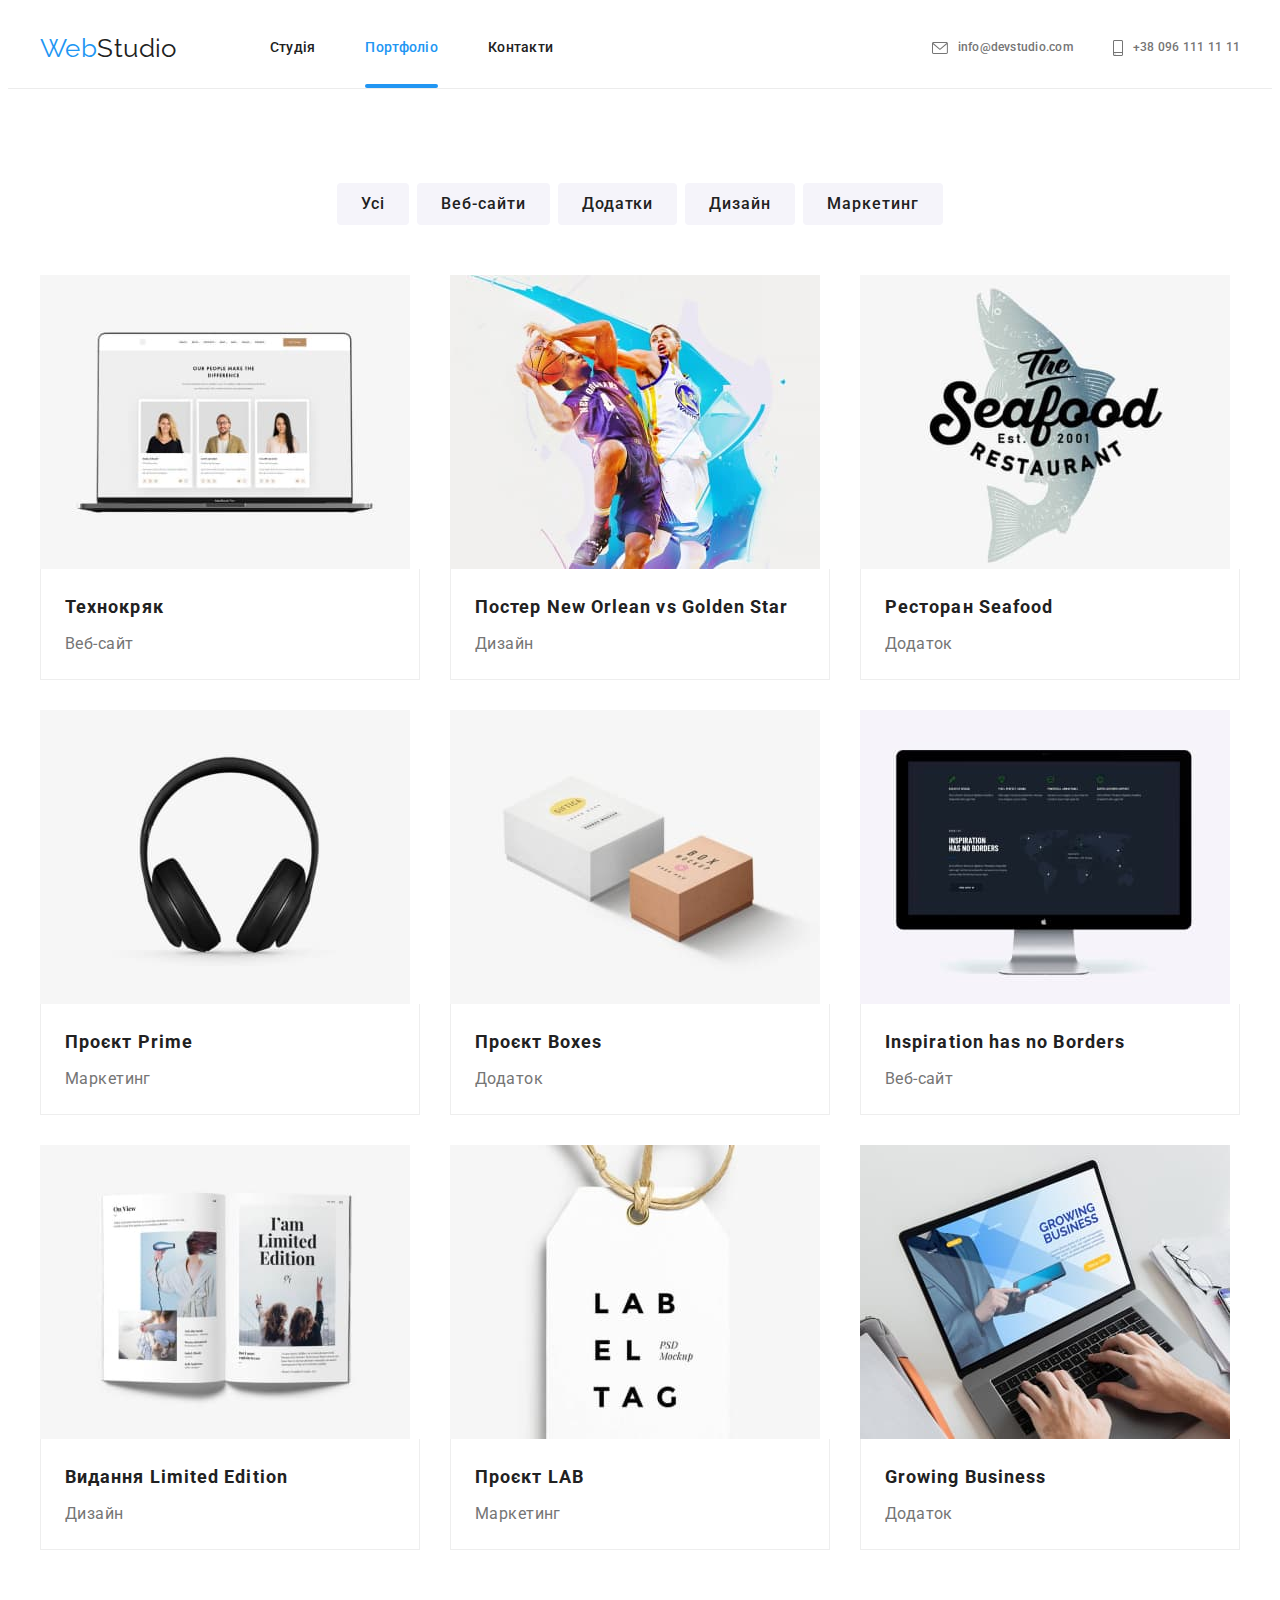
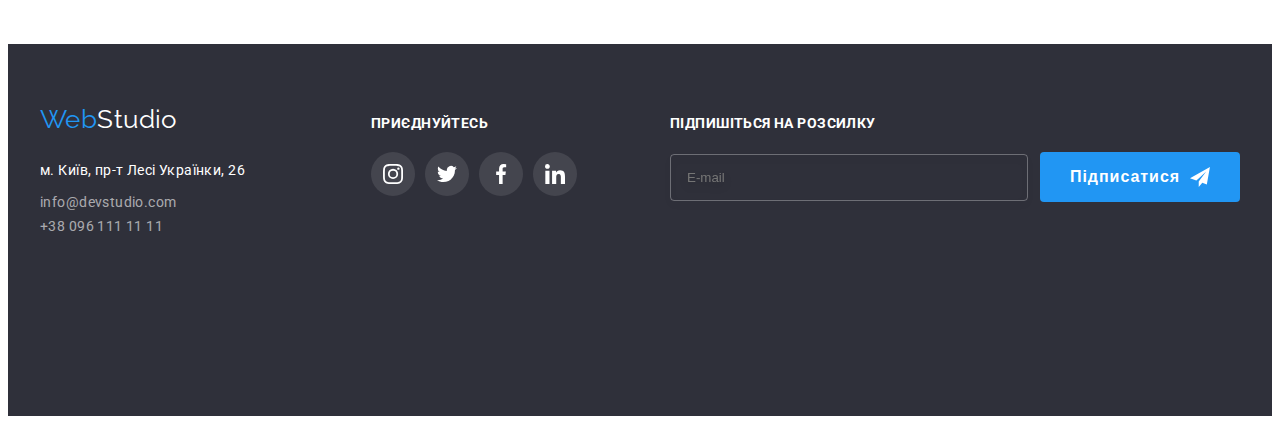
==== commit a9f1375b: "corrected mistakes" ====
--- a/portfolio.html
+++ b/portfolio.html
@@ -12,32 +12,32 @@
 <link rel="stylesheet" href="./css/main.min.css">
 </head>
 <body>
-    <header class="header">
+    <header class="header portfolio-header">
         <div class="conteiner">
 <nav class="nav">
-    <a href="" class="logo">Web<span class="logo logo--right">Studio</span></a>
+    <a href="" class="logo header-logo">Web<span class="logo logo--right">Studio</span></a>
 <ul class="nav__list list">
     <li class="nav__item"><a class="link nav__link" href="./index.html">Студія</a></li>
     <li class="nav__item"><a class="link nav__link current" href="./portfolio.html">Портфоліо</a></li>
     <li class="nav__item"><a class="link nav__link" href="">Контакти</a></li>
 </ul>
 </nav>
-<div class="connection">
+
 <ul class="list connection__list">
     <li class="connection__item"><a class="link connection__link" href="mailto:info@devstudio.com">
-        <svg class="connection__icon" width="16" height="12">
+        <svg class="connection__icon" width="14" height="10">
             <use href="./images/sprite.svg#icon-mail"></use>
         </svg>
         info@devstudio.com</a>
     </li>
     <li class="connection__item"><a class="link connection__link" href="tel:+380961111111">
-        <svg class="connection__icon" width="10" height="16">
+        <svg class="connection__icon con-icon-smart" width="10" height="14">
             <use href="./images/sprite.svg#icon-smartphone"></use>
         </svg>
         +38 096 111 11 11</a>
     </li>
 </ul>
-</div>
+
         </div>
         <button class="menu-open js-open-menu" type="button">
     <svg class="icon-menu_open" width="18" height="18">
@@ -54,8 +54,8 @@
             </button>
             <nav class="mob-menu-nav">
 <ul class="mob-menu-nav-list list">
-    <li class="mob-menu-nav-item"><a class="link mob-menu-nav-link current" href="">Студія</a></li>
-    <li class="mob-menu-nav-item"><a class="link mob-menu-nav-link" href="./portfolio.html">Портфоліо</a></li>
+    <li class="mob-menu-nav-item"><a class="link mob-menu-nav-link" href="./index.html">Студія</a></li>
+    <li class="mob-menu-nav-item"><a class="link mob-menu-nav-link current-menu" href="./portfolio.html">Портфоліо</a></li>
     <li class="mob-menu-nav-item"><a class="link mob-menu-nav-link" href="">Контакти</a></li>
 </ul>
 </nav>
@@ -218,7 +218,7 @@
                  </p>
                 </div>
                 <div class="portfolio__work-box">
-                <h2 class="portfolio-title">Growing Business</h2>
+                <h2 class="portfolio__title">Growing Business</h2>
                 <p class="portfolio__text">Додаток</p>
                 </div>
             </a>
--- a/css/main.min.css
+++ b/css/main.min.css
@@ -1 +1 @@
-img{display:block;max-width:100%;height:auto}.list{list-style:none}.link{text-decoration:none}h1,h2,h3,h4,h5,h6,p,ul{margin-top:0;margin-bottom:0;padding:0}:root{--primary-text-color: #212121;--secondary-text-color: #757575;--accent-color: #2196F3;--accent-color-button: #188CE8;--primaty-white-color: #FFFFFF;--primary-background-color: #fff;--background-color-title: #2F303A;--portfolio-button-color: #F5F4FA;--header-border-color: #ECECEC;--portfolio-border-color: #EEEEEE;--team-soc-link-color: #AFB1B8;--transition-duration: 250ms;--transition-timing-function: cubic-bezier(0.4, 0, 0.2, 1)}body{font-family:"Roboto",sans-serif;font-size:14px;letter-spacing:.03em;color:var(--primary-text-color);background-color:#fff}.section{padding-top:60px;padding-bottom:60px}@media screen and (min-width: 1200px){.section{padding-top:94px;padding-bottom:94px}}.visually-hidden{border:0;clip:rect(0 0 0 0);height:auto;margin:0;overflow:hidden;padding:0;position:absolute;width:1px;white-space:nowrap}.conteiner{width:100%;padding-left:15px;padding-right:15px;margin:0 auto}@media screen and (min-width: 480px){.conteiner{width:480px}}@media screen and (min-width: 768px){.conteiner{width:768px}}@media screen and (min-width: 1200px){.conteiner{width:1200px}}.button{color:var(--primaty-white-color);background-color:var(--accent-color);font-weight:700;font-size:16px;line-height:1.88;letter-spacing:.06em;cursor:pointer;transition:color var(--transition-duration) var(--transition-timing-function)}.button:hover,.button:focus{background-color:var(--accent-color-button)}.logo{font-family:"Raleway",sans-serif;font-size:26px;line-height:1.19;color:var(--accent-color);text-decoration:none}.logo:hover,.logo:focus{color:var(--accent-color)}.logo--right{color:var(--primary-text-color)}.header{border-bottom:1px solid var(--header-border-color);display:flex;align-items:center}@media screen and (max-width: 768px){.header{height:60px}}.header .conteiner{display:flex;align-items:center;height:80px}.nav .logo--right{margin-right:88px}@media screen and (min-width: 1200px){.nav .logo--right{margin-right:93px}}.nav__list,.connection__list,.nav{display:flex;align-items:center}@media screen and (max-width: 768px){.nav__list,.connection__list{display:none}}.nav__item:not(:last-child){margin-right:50px}.nav__link{position:relative;display:block;padding-top:32px;padding-bottom:32px;color:var(--primary-text-color);font-size:px;font-weight:500;letter-spacing:.02em;line-height:1.14;transition:color var(--transition-duration) var(--transition-timing-function)}.nav__link:hover,.nav__link:focus{color:var(--accent-color)}.current{color:var(--accent-color)}.current::after{content:"";position:absolute;left:0;bottom:0;display:block;background-color:var(--accent-color);width:100%;height:4px;border-radius:2px}.connection__icon{margin-right:10px;fill:currentColor}.connection__link{display:flex;align-items:center;font-weight:500;line-height:1.14;letter-spacing:.02em;color:var(--secondary-text-color);color:var(--secondary-text-color);transition:color var(--transition-duration) var(--transition-timing-function)}.connection__link:hover,.connection__link:focus{color:var(--accent-color)}@media screen and (min-width: 1200px){.connection__link{padding-top:32px;padding-bottom:32px}}.connection{margin-left:auto}.connection__list{gap:40px}@media screen and (max-width: 1200px){.connection__list{flex-direction:column;align-items:baseline;gap:10px}}.menu-open{display:block;width:40px;height:40px;margin-left:auto;border:none;background-color:#fff;cursor:pointer;transition:color var(--transition-duration) var(--transition-timing-function)}.menu-open:hover{color:var(--accent-color)}@media screen and (min-width: 768px){.menu-open{display:none}}.menu-close{display:block;width:40px;height:40px;margin-left:auto;border:none;background-color:#fff;cursor:pointer;transition:color var(--transition-duration) var(--transition-timing-function)}.menu-close:hover{color:var(--accent-color)}.mobile-menu{position:fixed;width:100vw;height:100vh;top:0;left:0;right:0;background-color:#fff;display:none}.mobile-menu .conteiner{display:block;align-items:center}@media screen and (min-width: 768px){.mobile-menu{display:none}}.mobile-menu.is-open{display:block}.mob-menu-content{display:flex;flex-direction:column;justify-content:space-between;height:100vh;padding:10px 15px 48px 40px}.mob-menu-nav-link{font-weight:500;font-size:40px;line-height:calc 1.175;letter-spacing:.02em;color:#212121}.mob-menu-nav-link:focus,.mob-menu-nav-link:hover{color:var(--accent-color)}.mob-menu-nav-item:not(:last-child){margin-bottom:32px}.mob-menu-connection-item:not(:last-child){margin-bottom:32px}.mob-menu-connection-link{color:var(--accent-color);font-size:34px;font-weight:500;letter-spacing:.02em;line-height:1.18}.mob-menu-tel{font-size:24px;font-weight:500;letter-spacing:.02em;line-height:1.16;color:#757575}.mob-menu-soc-link-list{display:flex;margin-top:64px}.mob-menu-soc-link{font-size:18px;font-weight:500;letter-spacing:1.2;line-height:.02em;color:var(--accent-color)}.mob-menu-soc-link-item:not(:last-child){margin-right:20px;position:relative}.mob-menu-soc-link-item:not(:last-child)::after{position:absolute;content:"";width:1px;height:22px;border:1px solid rgba(33,33,33,.2);right:-10px;bottom:-3px}.hero{width:100%;display:flex;align-items:center;background-repeat:no-repeat;background-position:center;margin-left:auto;margin-right:auto;text-align:center;background-color:var(--background-color-title);background-image:linear-gradient(to right, rgba(47, 48, 58, 0.4), rgba(47, 48, 58, 0.4)),url(../images/hero-bg-mob.jpg)}@media(min-device-pixel-ratio: 2),(-webkit-min-device-pixel-ratio: 2),(min-resolution: 192dpi),(min-resolution: 2dppx){.hero{background-image:linear-gradient(to right, rgba(47, 48, 58, 0.4), rgba(47, 48, 58, 0.4)),url(../images/hero-bg-mob-2x.jpg)}}@media screen and (min-width: 480px){.hero{width:480px;height:400px;padding-top:200px;padding-bottom:200px;background-color:var(--background-color-title);background-image:linear-gradient(to right, rgba(47, 48, 58, 0.4), rgba(47, 48, 58, 0.4)),url(../images/hero-bg-mob.jpg)}}@media screen and (min-width: 480px)and (min-device-pixel-ratio: 2),screen and (min-width: 480px)and (-webkit-min-device-pixel-ratio: 2),screen and (min-width: 480px)and (min-resolution: 192dpi),screen and (min-width: 480px)and (min-resolution: 2dppx){.hero{background-image:linear-gradient(to right, rgba(47, 48, 58, 0.4), rgba(47, 48, 58, 0.4)),url(../images/hero-bg-mob-2x.jpg)}}@media screen and (min-width: 768px){.hero{width:768px;height:auto;background-image:linear-gradient(to right, rgba(47, 48, 58, 0.4), rgba(47, 48, 58, 0.4)),url(../images/hero-bg-tab.jpg)}}@media screen and (min-width: 768px)and (min-device-pixel-ratio: 2),screen and (min-width: 768px)and (-webkit-min-device-pixel-ratio: 2),screen and (min-width: 768px)and (min-resolution: 192dpi),screen and (min-width: 768px)and (min-resolution: 2dppx){.hero{background-image:linear-gradient(to right, rgba(47, 48, 58, 0.4), rgba(47, 48, 58, 0.4)),url(../images/hero-bg-tab-2x.jpg)}}@media screen and (min-width: 1200px){.hero{width:100%;height:100%;background-image:linear-gradient(to right, rgba(47, 48, 58, 0.4), rgba(47, 48, 58, 0.4)),url(../images/hero-background.jpg)}}@media screen and (min-width: 1200px)and (min-device-pixel-ratio: 2),screen and (min-width: 1200px)and (-webkit-min-device-pixel-ratio: 2),screen and (min-width: 1200px)and (min-resolution: 192dpi),screen and (min-width: 1200px)and (min-resolution: 2dppx){.hero{background-image:linear-gradient(to right, rgba(47, 48, 58, 0.4), rgba(47, 48, 58, 0.4)),url(../images/hero-background-2x.jpg)}}.hero__title{width:300px;margin-left:auto;margin-right:auto;margin-bottom:30px;color:var(--primaty-white-color);font-weight:900;font-size:20px;line-height:1.62;text-align:center;letter-spacing:.06em}@media screen and (min-width: 480px){.hero__title{width:360px;font-size:26px}}@media screen and (min-width: 1200px){.hero__title{width:696px;font-size:44px;line-height:1.36;text-align:center}}.hero__button{min-width:216px;padding:10px 32px;text-align:center;border-radius:4px;border-color:rgba(0,0,0,0)}.feature__list{display:block}@media screen and (min-width: 768px){.feature__list{display:flex;flex-wrap:wrap;gap:30px}}@media screen and (min-width: 1200px){.feature__list{display:flex;justify-content:center;align-items:center}}.feature__icon{display:flex;justify-content:center;align-items:center;width:100%;height:120px;margin-bottom:30px;background-color:var(--portfolio-button-color);border-radius:4px}.feature__item{width:100%;height:248px}@media screen and (min-width: 768px){.feature__item{flex-basis:calc((100% - 30px)/2)}}@media screen and (min-width: 1200px){.feature__item{flex-basis:calc((100% - 90px)/4)}}.feature__title{margin-bottom:10px;line-height:1.14;font-size:14px;text-align:center}@media screen and (min-width: 768px){.feature__title{text-align:left}}.feature__text{color:var(--secondary-text-color);line-height:1.71}.works{padding-top:0}@media screen{.works{max-width:480px;display:none}}.works__title{margin-bottom:50px}.works__title,.team__title,.clients__title{font-size:36px;line-height:1.17;text-align:center}.works__list{display:flex}.works__item:not(:last-child){margin-right:30px}.works__item{position:relative}.works__box-title{position:absolute;bottom:0;left:0;width:370px;height:70px;padding-top:27px;text-align:center;line-height:1.14;font-size:14px;color:var(--primaty-white-color);background-color:rgba(47,48,58,.8)}.team{background-color:var(--portfolio-button-color)}.team__title{font-size:28px;margin-bottom:30px}@media screen and (min-width: 1200px){.team__title{margin-bottom:50px;font-size:36px}}@media screen and (min-width: 768px){.team__list{display:flex;flex-wrap:wrap;gap:30px}}.team__item:not(:last-child){margin-bottom:30px}@media screen and (min-width: 768px){.team__item:not(:last-child){margin-bottom:0px}}.team__item{width:100%;height:auto;background-color:var(--primaty-white-color);box-shadow:0px 1px 3px rgba(0,0,0,.12),0px 1px 1px rgba(0,0,0,.14),0px 2px 1px rgba(0,0,0,.2);border-radius:0px 0px 4px 4px}@media screen and (min-width: 480px){.team__item{width:450px;height:622px}}@media screen and (min-width: 768px){.team__item{width:354px;height:536px;flex-basis:calc((100% - 30px)/2)}}@media screen and (min-width: 1200px){.team__item{height:428px;width:270px;flex-basis:calc((100% - 90px)/4)}}.team__box{margin-top:30px;margin-bottom:24px;align-items:center}.team__names{margin-bottom:10px;font-weight:500;font-size:16px;line-height:1.19;text-align:center}.team__text{margin-bottom:16px;font-size:16px;line-height:1.19;text-align:center;color:var(--secondary-text-color)}.team__soclist{display:flex;justify-content:center}.team__link:not(:last-child){margin-right:10px}.team__link{display:flex;justify-content:center;align-items:center;width:44px;height:44px;margin-right:10px;border-radius:50%;justify-content:center;background-color:var(--primaty-white-color);color:var(--team-soc-link-color);transition:color var(--transition-duration) var(--transition-timing-function),background-color var(--transition-duration) var(--transition-timing-function)}.team__link:hover,.team__link:focus{background-color:var(--accent-color);color:var(--primaty-white-color)}.team__icon{fill:currentColor}.clients{text-align:center}.clients__title{margin-bottom:50px}.clients__list{display:flex;flex-wrap:wrap;justify-content:center;gap:30px}.clients__list li{flex-basis:calc((100% - 60px)/2)}@media screen and (min-width: 768px){.clients__list li{flex-basis:calc((100% - 60px)/3)}}@media screen and (min-width: 1200px){.clients__list li{flex-basis:calc((100% - 150px)/6)}}.clients__item{display:flex;justify-content:center;align-items:center;height:92px;border:1px solid #afb1b8;border-radius:4px;justify-content:center;cursor:pointer;color:var(--team-soc-link-color);transition:color var(--transition-duration) var(--transition-timing-function),border-color var(--transition-duration) var(--transition-timing-function)}.clients__item:hover,.clients__item:focus{border-color:var(--accent-color);color:var(--accent-color)}.clients__icon{fill:currentColor}.clients__icon:hover,.clients__icon:focus{fill:var(--accent-color)}.footer{padding-top:60px;padding-bottom:60px;background-color:var(--background-color-title);height:603px}@media screen and (min-width: 768px){.footer{height:463px}}@media screen and (min-width: 1200px){.footer{height:252px}}.footer .conteiner{display:flex;justify-content:center;align-items:center}@media screen and (max-width: 767px){.footer .conteiner{flex-direction:column}}@media screen and (min-width: 768px){.footer .conteiner{flex-wrap:wrap;justify-content:space-around;align-items:baseline;row-gap:60px}}@media screen and (min-width: 1200px){.footer .conteiner{align-items:baseline;flex-direction:row;flex-wrap:nowrap}}.adress-conteiner{display:flex;flex-direction:column;justify-content:center;align-items:center;gap:24px}@media screen and (min-width: 768px){.adress-conteiner{width:232px}}@media screen and (min-width: 1200px){.adress-conteiner{width:100%;align-items:flex-start}}.adress{display:flex;flex-direction:column;gap:8px;height:72px;font-style:normal;text-align:center}@media screen and (min-width: 1200px){.adress{justify-content:center;margin-right:70px;text-align:left}}.footer .logo-right{color:var(--primaty-white-color)}.adress__text{line-height:1.71;color:var(--primaty-white-color)}.adress__list{display:flex;flex-direction:column;gap:8px}.adress__link{line-height:1.71;color:rgba(255,255,255,.6);transition:color var(--transition-duration) var(--transition-timing-function)}.adress__link:hover,.adress__link:focus{color:var(--accent-color)}.join{width:206px;height:80px;color:var(--accent-color-button);margin-top:60px;margin-bottom:60px;text-align:center}@media screen and (min-width: 768px){.join{margin-top:0px;margin-bottom:0px}}@media screen and (min-width: 1200px){.join{justify-content:center;text-align:left;margin-right:93px;margin-top:0px;margin-bottom:0px}}.join__text,.subscribe__text{margin-bottom:20px;font-weight:700;font-size:14px;line-height:1.14;letter-spacing:.03em;text-transform:uppercase;color:var(--primaty-white-color)}.join__list{display:flex;justify-content:center}.join__list>li:not(:last-child){margin-right:10px}.join__link:not(:last-child){margin-right:10px}.join__link{display:flex;justify-content:center;align-items:center;width:44px;height:44px;border-radius:50%;justify-content:center;background-color:rgba(255,255,255,.1);color:var(--primaty-white-color);fill:var(--primaty-white-color);transition:background-color var(--transition-duration) var(--transition-timing-function)}.join__link:hover,.join__link:focus{background-color:var(--accent-color);fill:var(--primaty-white-color)}.subscribe{width:100%;height:86px;display:flex;align-items:center;flex-direction:column}@media screen and (min-width: 1200px){.subscribe{width:570px;height:86px;justify-content:center;align-items:baseline}}.subscribe__form{width:100%;display:flex;flex-direction:column;align-items:center;gap:20px}@media screen and (min-width: 1200px){.subscribe__form{justify-content:center;text-align:left;flex-direction:row;gap:12px}}.subscribe__input{width:100%;height:100%;color:#188ce8;background-color:rgba(0,0,0,0);border:1px solid rgba(255,255,255,.3);filter:drop-shadow(0px 4px 4px rgba(0, 0, 0, 0.15));border-radius:4px;padding:15px 16px;outline:none}@media screen and (min-width: 768px){.subscribe__input{width:450px}}@media screen and (min-width: 1200px){.subscribe__input{width:358px;height:100%;margin-bottom:0px}}.subscribe__button{width:200px;height:50px;padding:10px 28px;font-weight:700;font-size:16px;line-height:1.88;display:flex;align-items:center;text-align:center;letter-spacing:.06em;color:var(--primaty-white-color);background-color:var(--accent-color);border-color:rgba(0,0,0,0);border-radius:4px}.subscribe__icon{fill:currentColor;margin-left:10px}.backdrop{position:fixed;top:0;left:0;width:100%;height:100%;background-color:rgba(0,0,0,.2);opacity:1;transition:opacity var(--transition-duration) var(--transition-timing-function)}.backdrop.is-hidden{opacity:0;pointer-events:none}.modal{position:absolute;height:80%;top:50%;left:50%;z-index:1;transform:translate(-50%, -50%);transition:transform var(--transition-duration) var(--transition-timing-function);width:100%;margin-right:15px;padding:40px;background-color:var(--primaty-white-color);box-shadow:0px 1px 3px rgba(0,0,0,.12),0px 1px 1px rgba(0,0,0,.14),0px 2px 1px rgba(0,0,0,.2);border-radius:4px}@media screen and (min-width: 480px){.modal{width:450px;height:609px}}@media screen and (min-width: 1200px){.modal{width:528px;height:581px}}.backdrop.is-hidden .modal{transform:translate(-50%, -50%) scale(0.5)}.modal__button{position:absolute;top:8px;right:8px;display:flex;justify-content:center;align-items:center;width:30px;height:30px;color:#188ce8;background-color:var(--primaty-white-color);border:1px solid rgba(0,0,0,.1);border-radius:50%;transition:fill var(--transition-duration) var(--transition-timing-function);cursor:pointer}.modal__button:focus,.modal__button:hover{fill:var(--accent-color-button)}.modal__heading{font-weight:700;font-size:20px;line-height:1.15;text-align:center;margin-bottom:12px}.modal__input-group:not(:last-child){margin-bottom:10px}.modal__icon-wrapper{position:relative;margin-top:4px}.modal__icon{position:absolute;top:11px;left:12px;transition:fill var(--transition-duration) var(--transition-timing-function)}.modal__input{width:100%;height:40px;padding-left:40px;border:1px solid rgba(33,33,33,.2);border-radius:4px;transition:border-color var(--transition-duration) var(--transition-timing-function)}.modal__input:hover,.modal__input:focus{border-color:var(--accent-color);outline:none}@media screen and (min-width: 480px){.modal__input{width:370px}}@media screen and (min-width: 1200px){.modal__input{width:448px}}.modal__input:hover+svg,.modal__input:focus+svg{fill:var(--accent-color)}.modal label{font-size:12px;line-height:1.17;letter-spacing:.01em;color:#757575}.modal__coment{width:100%;height:120px;margin-top:4px;padding:12px 16px;border:1px solid rgba(33,33,33,.2);border-radius:4px;transition:border-color var(--transition-duration) var(--transition-timing-function);resize:none}.modal__coment:hover,.modal__coment:focus,.modal__coment:focus-within{border-color:var(--accent-color);outline:none}.modal__coment::-moz-placeholder{font-size:12px;line-height:14px;letter-spacing:.01em;color:rgba(117,117,117,.5)}.modal__coment:-ms-input-placeholder{font-size:12px;line-height:14px;letter-spacing:.01em;color:rgba(117,117,117,.5)}.modal__coment::placeholder{font-size:12px;line-height:14px;letter-spacing:.01em;color:rgba(117,117,117,.5)}.checkbox__input:checked+label::before{display:flex;content:"";background-color:var(--accent-color);border-color:rgba(0,0,0,0);background-image:url(../images/check-mark.svg);background-repeat:no-repeat;background-position:center}.modal__input-group .checkbox__rules{display:flex;align-items:center;justify-content:center;cursor:pointer;font-size:12px;line-height:1.71}.checkbox__rules::before{content:"";width:16px;height:15px;border:2px solid var(--primary-text-color);border-radius:2px;margin-right:8px}.modal__conditions{color:var(--accent-color)}.modal__send{position:absolute;left:50%;right:50%;bottom:18px;transform:translate(-50%, -50%);z-index:1;width:200px;height:50px;border-radius:4px;border-color:rgba(0,0,0,0);transition:background-color var(--transition-duration) var(--transition-timing-function)}.modal__send:hover,.modal__send:focus{background-color:var(--accent-color-button);box-shadow:0px 4px 4px rgba(0,0,0,.15)}.portfolio-btn__list{display:flex;flex-wrap:wrap;justify-content:start;row-gap:15px;margin-bottom:34px}@media screen and (min-width: 768px){.portfolio-btn__list{display:flex;justify-content:center;margin-bottom:34px}}.portfolio-btn__item:not(:last-child){margin-right:8px}.portfolio-btn__button{padding:6px 22px;border-radius:4px;border-color:rgba(0,0,0,0);font-family:inherit;font-weight:500;font-size:16px;line-height:1.62;background-color:var(--portfolio-button-color);color:var(--primary-text-color);transition:color var(--transition-duration) var(--transition-timing-function),background-color var(--transition-duration) var(--transition-timing-function),box-shadow var(--transition-duration) var(--transition-timing-function)}.portfolio-btn__button:hover,.portfolio-btn__button:focus{color:var(--primaty-white-color);background-color:var(--accent-color);box-shadow:0px 3px 1px rgba(0,0,0,.1),0px 1px 2px rgba(0,0,0,.08),0px 2px 2px rgba(0,0,0,.12)}.portfolio__list{display:block}@media screen and (min-width: 768px){.portfolio__list{display:flex;flex-wrap:wrap;gap:30px}}@media screen and (min-width: 1200px){.portfolio__list{display:flex;flex-wrap:wrap;gap:30px}}@media screen and (min-width: 768px){.portfolio__list .item{flex-basis:calc((100% - 60px)/2)}}@media screen and (min-width: 1200px){.portfolio__list .item{flex-basis:calc((100% - 90px)/3)}}.portfolio__list .item:not(:last-child){margin-bottom:30px}@media screen and (min-width: 768px){.portfolio__list .item:not(:last-child){margin-bottom:0px}}.portfolio__link{height:100%;display:flex;flex-direction:column;transition:box-shadow var(--transition-duration) var(--transition-timing-function)}.portfolio__link:hover,.portfolio__link:focus{box-shadow:0px 4px 4px rgba(0,0,0,.25)}.portfolio__link:hover .overlay-description,.portfolio__link:focus .overlay-description{transform:translateY(0)}.portfolio__overlay{position:relative;overflow:hidden}.overlay-description{position:absolute;width:100%;height:100%;top:0;left:0;padding:63px 24px;transform:translateY(100%);transition-property:transform;transition-duration:var(--transition-duration);transition-timing-function:var(--transition-timing-function);font-size:18px;line-height:1.56;color:var(--primaty-white-color);background-color:rgba(33,150,243,.9)}.portfolio__work-box{flex-grow:1;border-right:1px solid var(--portfolio-border-color);border-bottom:1px solid var(--portfolio-border-color);border-left:1px solid var(--portfolio-border-color);padding:20px 24px}.portfolio__title{margin-bottom:4px;color:var(--primary-text-color);font-size:18px;line-height:2;letter-spacing:.06em}.portfolio__text{font-size:16px;line-height:1.88;color:var(--secondary-text-color)}/*# sourceMappingURL=main.min.css.map */+img{display:block;max-width:100%;height:auto}.list{list-style:none}.link{text-decoration:none}h1,h2,h3,h4,h5,h6,p,ul{margin-top:0;margin-bottom:0;padding:0}:root{--primary-text-color: #212121;--secondary-text-color: #757575;--accent-color: #2196F3;--accent-color-button: #188CE8;--primaty-white-color: #FFFFFF;--primary-background-color: #fff;--background-color-title: #2F303A;--portfolio-button-color: #F5F4FA;--header-border-color: #ECECEC;--portfolio-border-color: #EEEEEE;--team-soc-link-color: #AFB1B8;--transition-duration: 250ms;--transition-timing-function: cubic-bezier(0.4, 0, 0.2, 1)}body{font-family:"Roboto",sans-serif;font-size:14px;letter-spacing:.03em;color:var(--primary-text-color);background-color:#fff}.section{padding-top:60px;padding-bottom:60px}@media screen and (min-width: 1200px){.section{padding-top:94px;padding-bottom:94px}}.visually-hidden{border:0;clip:rect(0 0 0 0);height:auto;margin:0;overflow:hidden;padding:0;position:absolute;width:1px;white-space:nowrap}.conteiner{width:100%;padding-left:15px;padding-right:15px;margin:0 auto}@media screen and (min-width: 480px){.conteiner{width:480px}}@media screen and (min-width: 768px){.conteiner{width:768px}}@media screen and (min-width: 1200px){.conteiner{width:1200px}}.button{color:var(--primaty-white-color);background-color:var(--accent-color);font-weight:700;font-size:16px;line-height:1.88;letter-spacing:.06em;cursor:pointer;transition:color var(--transition-duration) var(--transition-timing-function)}.button:hover,.button:focus{background-color:var(--accent-color-button)}.logo{font-family:"Raleway",sans-serif;font-size:26px;line-height:1.19;color:var(--accent-color);text-decoration:none}.logo--right{color:var(--primary-text-color)}.header{display:flex;align-items:center}@media screen and (max-width: 768px){.header{height:60px}}.portfolio-header{border-bottom:1px solid var(--header-border-color)}.header .conteiner{display:flex;align-items:center;height:80px}.header-logo{margin-right:88px}@media screen and (min-width: 1200px){.header-logo{margin-right:93px}}.nav__list,.connection__list,.nav{display:flex;align-items:center}@media screen and (max-width: 768px){.nav__list,.connection__list{display:none}}.nav__item:not(:last-child){margin-right:50px}.nav__link{position:relative;display:block;padding-top:32px;padding-bottom:32px;color:var(--primary-text-color);font-size:px;font-weight:500;letter-spacing:.02em;line-height:1.14;transition:color var(--transition-duration) var(--transition-timing-function)}.nav__link:hover,.nav__link:focus{color:var(--accent-color)}.current{color:var(--accent-color)}.current::after{content:"";position:absolute;left:0;bottom:0;display:block;background-color:var(--accent-color);width:100%;height:4px;border-radius:2px}.connection__icon{margin-right:10px;fill:currentColor}@media screen and (min-width: 1200px){.connection__icon{width:16px;height:12px}}@media screen and (min-width: 1200px){.con-icon-smart{width:10px;height:16px}}.connection__link{display:flex;align-items:center;font-size:12px;font-weight:500;letter-spacing:.02em;line-height:1.14;color:var(--secondary-text-color);color:var(--secondary-text-color);transition:color var(--transition-duration) var(--transition-timing-function)}.connection__link:hover,.connection__link:focus{color:var(--accent-color)}@media screen and (min-width: 1200px){.connection__link{padding-top:32px;padding-bottom:32px}}.connection__list{gap:40px;margin-left:auto}@media screen and (max-width: 1200px){.connection__list{flex-direction:column;align-items:baseline;gap:10px}}.menu-open{display:block;width:40px;height:40px;margin-left:auto;border:none;background-color:#fff;cursor:pointer;transition:color var(--transition-duration) var(--transition-timing-function)}.menu-open:hover{color:var(--accent-color)}@media screen and (min-width: 768px){.menu-open{display:none}}.menu-close{display:block;width:40px;height:40px;margin-left:auto;border:none;background-color:#fff;cursor:pointer;transition:color var(--transition-duration) var(--transition-timing-function)}.menu-close:hover{color:var(--accent-color)}.mobile-menu{position:fixed;width:100vw;height:100vh;top:0;left:0;right:0;background-color:#fff;display:none}.mobile-menu .conteiner{display:block;align-items:center}@media screen and (min-width: 768px){.mobile-menu{display:none}}.mobile-menu.is-open{display:block}.mob-menu-content{display:flex;flex-direction:column;justify-content:space-between;height:100vh;padding:10px 15px 48px 40px}.mob-menu-nav-link{font-weight:500;font-size:40px;line-height:calc 1.175;letter-spacing:.02em;color:#212121}.mob-menu-nav-link:focus,.mob-menu-nav-link:hover{color:var(--accent-color)}.current-menu{color:var(--accent-color)}.mob-menu-nav-item:not(:last-child){margin-bottom:32px}.mob-menu-connection-item:not(:last-child){margin-bottom:32px}.mob-menu-connection-link{color:var(--accent-color);font-size:28px;font-weight:500;letter-spacing:.02em;line-height:1.18}@media screen and (min-width: 400px){.mob-menu-connection-link{font-size:34px}}.mob-menu-tel{font-size:24px;font-weight:500;letter-spacing:.02em;line-height:1.16;color:#757575}.mob-menu-soc-link-list{display:flex;margin-top:64px}@media screen and (max-width: 458px){.mob-menu-soc-link-list{flex-wrap:wrap;gap:15px}}.mob-menu-soc-link{font-size:18px;font-weight:500;letter-spacing:1.2;line-height:.02em;color:var(--accent-color)}.mob-menu-soc-link-item:not(:last-child){margin-right:20px;position:relative}.mob-menu-soc-link-item:not(:last-child)::after{position:absolute;content:"";width:1px;height:22px;border:1px solid rgba(33,33,33,.2);right:-10px;bottom:-3px}.hero{width:100%;display:flex;align-items:center;background-repeat:no-repeat;background-position:center;margin-left:auto;margin-right:auto;text-align:center;background-size:cover;background-color:#c4c4c4;background-image:linear-gradient(to right, rgba(47, 48, 58, 0.4), rgba(47, 48, 58, 0.4)),url(../images/hero-bg-mob.jpg)}@media(min-device-pixel-ratio: 2),(-webkit-min-device-pixel-ratio: 2),(min-resolution: 192dpi),(min-resolution: 2dppx){.hero{background-image:linear-gradient(to right, rgba(47, 48, 58, 0.4), rgba(47, 48, 58, 0.4)),url(../images/hero-bg-mob-2x.jpg)}}@media screen and (min-width: 480px){.hero{width:480px;height:400px;padding-top:200px;padding-bottom:200px;background-size:contain;background-image:linear-gradient(to right, rgba(47, 48, 58, 0.4), rgba(47, 48, 58, 0.4)),url(../images/hero-bg-mob.jpg)}}@media screen and (min-width: 480px)and (min-device-pixel-ratio: 2),screen and (min-width: 480px)and (-webkit-min-device-pixel-ratio: 2),screen and (min-width: 480px)and (min-resolution: 192dpi),screen and (min-width: 480px)and (min-resolution: 2dppx){.hero{background-image:linear-gradient(to right, rgba(47, 48, 58, 0.4), rgba(47, 48, 58, 0.4)),url(../images/hero-bg-mob-2x.jpg)}}@media screen and (min-width: 768px){.hero{width:768px;height:400px;background-image:linear-gradient(to right, rgba(47, 48, 58, 0.4), rgba(47, 48, 58, 0.4)),url(../images/hero-bg-tab.jpg)}}@media screen and (min-width: 768px)and (min-device-pixel-ratio: 2),screen and (min-width: 768px)and (-webkit-min-device-pixel-ratio: 2),screen and (min-width: 768px)and (min-resolution: 192dpi),screen and (min-width: 768px)and (min-resolution: 2dppx){.hero{background-image:linear-gradient(to right, rgba(47, 48, 58, 0.4), rgba(47, 48, 58, 0.4)),url(../images/hero-bg-tab-2x.jpg)}}@media screen and (min-width: 1200px){.hero{width:100%;height:600px;background-size:cover;background-image:linear-gradient(to right, rgba(47, 48, 58, 0.4), rgba(47, 48, 58, 0.4)),url(../images/hero-background.jpg)}}@media screen and (min-width: 1200px)and (min-device-pixel-ratio: 2),screen and (min-width: 1200px)and (-webkit-min-device-pixel-ratio: 2),screen and (min-width: 1200px)and (min-resolution: 192dpi),screen and (min-width: 1200px)and (min-resolution: 2dppx){.hero{background-image:linear-gradient(to right, rgba(47, 48, 58, 0.4), rgba(47, 48, 58, 0.4)),url(../images/hero-background-2x.jpg)}}.hero__title{width:300px;margin-left:auto;margin-right:auto;margin-bottom:30px;color:var(--primaty-white-color);font-weight:900;font-size:20px;line-height:1.62;text-align:center;letter-spacing:.06em}@media screen and (min-width: 480px){.hero__title{width:360px;font-size:26px}}@media screen and (min-width: 1200px){.hero__title{width:696px;font-size:44px;line-height:1.36;text-align:center}}.hero__button{min-width:216px;padding:10px 32px;text-align:center;border-radius:4px;border-color:rgba(0,0,0,0)}.feature__list{display:block}@media screen and (min-width: 768px){.feature__list{display:flex;flex-wrap:wrap;gap:30px}}@media screen and (min-width: 1200px){.feature__list{display:flex;justify-content:center;align-items:center}}.feature__icon{display:flex;justify-content:center;align-items:center;width:100%;height:120px;margin-bottom:30px;background-color:var(--portfolio-button-color);border-radius:4px}.feature__item{width:100%}.feature__item:not(:last-child){margin-bottom:30px}@media screen and (min-width: 768px){.feature__item{flex-basis:calc((100% - 30px)/2)}.feature__item:not(:last-child){margin-bottom:0}}@media screen and (min-width: 1200px){.feature__item{flex-basis:calc((100% - 90px)/4)}}.feature__title{margin-bottom:10px;line-height:1.14;font-size:14px;text-align:center}@media screen and (min-width: 768px){.feature__title{text-align:left}}.feature__text{color:var(--secondary-text-color);line-height:1.71}.works{padding-top:0;display:none}@media screen and (min-width: 1200px){.works{display:block}}.works__title{margin-bottom:50px}.works__title,.team__title,.clients__title{font-size:36px;line-height:1.17;text-align:center}.works__list{display:flex}.works__item:not(:last-child){margin-right:30px}.works__item{position:relative}.works__box-title{position:absolute;bottom:0;left:0;width:370px;height:70px;padding-top:27px;text-align:center;line-height:1.14;font-size:14px;color:var(--primaty-white-color);background-color:rgba(47,48,58,.8)}.team{background-color:var(--portfolio-button-color)}.team__title{font-size:28px;margin-bottom:30px}@media screen and (min-width: 1200px){.team__title{margin-bottom:50px;font-size:36px}}@media screen and (min-width: 768px){.team__list{display:flex;flex-wrap:wrap;gap:30px}}.team__item:not(:last-child){margin-bottom:30px}@media screen and (min-width: 768px){.team__item:not(:last-child){margin-bottom:0px}}.team__item{width:100%;height:auto;background-color:var(--primaty-white-color);box-shadow:0px 1px 3px rgba(0,0,0,.12),0px 1px 1px rgba(0,0,0,.14),0px 2px 1px rgba(0,0,0,.2);border-radius:0px 0px 4px 4px}@media screen and (min-width: 480px){.team__item{width:450px}}@media screen and (min-width: 768px){.team__item{width:354px;flex-basis:calc((100% - 30px)/2)}}@media screen and (min-width: 1200px){.team__item{height:428px;flex-basis:calc((100% - 90px)/4)}}.team__box{padding:24px 12px 24px 12px;align-items:center}@media screen and (min-width: 480px){.team__box{padding:30px 122px 24px 122px}}@media screen and (min-width: 768px){.team__box{padding:30px 74px 24px 74px}}@media screen and (min-width: 1200px){.team__box{padding:30px 32px}}.team__names{margin-bottom:10px;font-weight:500;font-size:16px;line-height:1.19;text-align:center}.team__text{margin-bottom:16px;font-size:16px;line-height:1.19;text-align:center;color:var(--secondary-text-color)}.team__soclist{display:flex;justify-content:center}.team__link:not(:last-child){margin-right:10px}.team__link{display:flex;justify-content:center;align-items:center;width:44px;height:44px;border-radius:50%;justify-content:center;background-color:var(--primaty-white-color);color:var(--team-soc-link-color);transition:color var(--transition-duration) var(--transition-timing-function),background-color var(--transition-duration) var(--transition-timing-function)}.team__link:hover,.team__link:focus{background-color:var(--accent-color);color:var(--primaty-white-color)}.team__icon{fill:currentColor}.clients{text-align:center}.clients__title{margin-bottom:50px}.clients__list{display:flex;flex-wrap:wrap;justify-content:center;gap:30px}.clients__list li{flex-basis:calc((100% - 30px)/2)}@media screen and (min-width: 768px){.clients__list li{flex-basis:calc((100% - 60px)/3)}}@media screen and (min-width: 1200px){.clients__list li{flex-basis:calc((100% - 150px)/6)}}.clients__item{display:flex;justify-content:center;align-items:center;height:92px;border:1px solid #afb1b8;border-radius:4px;justify-content:center;cursor:pointer;color:var(--team-soc-link-color);transition:color var(--transition-duration) var(--transition-timing-function),border-color var(--transition-duration) var(--transition-timing-function)}.clients__item:hover,.clients__item:focus{border-color:var(--accent-color);color:var(--accent-color)}.clients__icon{fill:currentColor}.clients__icon:hover,.clients__icon:focus{fill:var(--accent-color)}.footer{padding-top:60px;padding-bottom:60px;background-color:var(--background-color-title);height:603px}@media screen and (min-width: 768px){.footer{height:463px}}@media screen and (min-width: 1200px){.footer{height:252px}}.footer .conteiner{display:flex;justify-content:center;align-items:center}@media screen and (max-width: 767px){.footer .conteiner{flex-direction:column}}@media screen and (min-width: 768px){.footer .conteiner{flex-wrap:wrap;justify-content:space-around;align-items:baseline;row-gap:60px}}@media screen and (min-width: 1200px){.footer .conteiner{align-items:baseline;flex-direction:row;flex-wrap:nowrap}}.adress-conteiner{display:flex;flex-direction:column;justify-content:center;align-items:center;gap:24px}@media screen and (min-width: 768px){.adress-conteiner{width:232px}}@media screen and (min-width: 1200px){.adress-conteiner{width:100%;align-items:flex-start}}.adress{display:flex;flex-direction:column;gap:8px;font-style:normal;text-align:center}@media screen and (min-width: 1200px){.adress{justify-content:center;text-align:left}}.footer .logo-right{color:var(--primaty-white-color)}.adress__text{line-height:1.71;color:var(--primaty-white-color)}.adress__list{display:flex;flex-direction:column;gap:8px}.adress__link{line-height:1.71;color:rgba(255,255,255,.6);transition:color var(--transition-duration) var(--transition-timing-function)}.adress__link:hover,.adress__link:focus{color:var(--accent-color)}.join{width:206px;height:80px;color:var(--accent-color-button);margin-top:60px;margin-bottom:60px;text-align:center}@media screen and (min-width: 768px){.join{margin-top:0px;margin-bottom:0px}}@media screen and (min-width: 1200px){.join{justify-content:center;text-align:left;margin-right:93px;margin-top:0px;margin-bottom:0px}}.join__text,.subscribe__text{margin-bottom:20px;font-weight:700;font-size:14px;line-height:1.14;letter-spacing:.03em;text-transform:uppercase;color:var(--primaty-white-color)}.join__list{display:flex;justify-content:center}.join__list>li:not(:last-child){margin-right:10px}.join__link:not(:last-child){margin-right:10px}.join__link{display:flex;justify-content:center;align-items:center;width:44px;height:44px;border-radius:50%;justify-content:center;background-color:rgba(255,255,255,.1);color:var(--primaty-white-color);fill:var(--primaty-white-color);transition:background-color var(--transition-duration) var(--transition-timing-function)}.join__link:hover,.join__link:focus{background-color:var(--accent-color);fill:var(--primaty-white-color)}.subscribe{width:100%;display:flex;align-items:center;flex-direction:column}@media screen and (min-width: 1200px){.subscribe{width:570px;justify-content:center;align-items:baseline}}.subscribe__form{width:100%;display:flex;flex-direction:column;align-items:center;gap:20px}@media screen and (min-width: 1200px){.subscribe__form{justify-content:center;text-align:left;flex-direction:row;gap:12px}}.subscribe__input{width:100%;height:100%;color:#188ce8;background-color:rgba(0,0,0,0);border:1px solid rgba(255,255,255,.3);filter:drop-shadow(0px 4px 4px rgba(0, 0, 0, 0.15));border-radius:4px;padding:15px 16px;outline:none}@media screen and (min-width: 768px){.subscribe__input{width:450px}}@media screen and (min-width: 1200px){.subscribe__input{width:358px;height:100%;margin-bottom:0px}}.subscribe__button{width:200px;height:50px;padding:10px 28px;font-weight:700;font-size:16px;line-height:1.88;display:flex;align-items:center;text-align:center;letter-spacing:.06em;color:var(--primaty-white-color);background-color:var(--accent-color);border-color:rgba(0,0,0,0);border-radius:4px}.subscribe__icon{fill:currentColor;margin-left:10px}.backdrop{position:fixed;top:0;left:0;width:100%;height:100%;background-color:rgba(0,0,0,.2);opacity:1;transition:opacity var(--transition-duration) var(--transition-timing-function)}.backdrop.is-hidden{opacity:0;pointer-events:none}.modal{position:absolute;height:80%;top:50%;left:50%;z-index:1;transform:translate(-50%, -50%);transition:transform var(--transition-duration) var(--transition-timing-function);width:100%;margin-right:15px;padding:40px;background-color:var(--primaty-white-color);box-shadow:0px 1px 3px rgba(0,0,0,.12),0px 1px 1px rgba(0,0,0,.14),0px 2px 1px rgba(0,0,0,.2);border-radius:4px}@media screen and (min-width: 480px){.modal{width:450px;height:609px}}@media screen and (min-width: 1200px){.modal{width:528px;height:581px}}.backdrop.is-hidden .modal{transform:translate(-50%, -50%) scale(0.5)}.modal__button{position:absolute;top:8px;right:8px;display:flex;justify-content:center;align-items:center;width:30px;height:30px;color:#188ce8;background-color:var(--primaty-white-color);border:1px solid rgba(0,0,0,.1);border-radius:50%;transition:fill var(--transition-duration) var(--transition-timing-function);cursor:pointer}.modal__button:focus,.modal__button:hover{fill:var(--accent-color-button)}.modal__heading{font-weight:700;font-size:20px;line-height:1.15;text-align:center;margin-bottom:12px}.modal__input-group:not(:last-child){margin-bottom:10px}.modal__icon-wrapper{position:relative;margin-top:4px}.modal__icon{position:absolute;top:11px;left:12px;transition:fill var(--transition-duration) var(--transition-timing-function)}.modal__input{width:100%;height:40px;padding-left:40px;border:1px solid rgba(33,33,33,.2);border-radius:4px;transition:border-color var(--transition-duration) var(--transition-timing-function)}.modal__input:hover,.modal__input:focus{border-color:var(--accent-color);outline:none}@media screen and (min-width: 480px){.modal__input{width:370px}}@media screen and (min-width: 1200px){.modal__input{width:448px}}.modal__input:hover+svg,.modal__input:focus+svg{fill:var(--accent-color)}.modal label{font-size:12px;line-height:1.17;letter-spacing:.01em;color:#757575}.modal__coment{width:100%;height:120px;margin-top:4px;padding:12px 16px;border:1px solid rgba(33,33,33,.2);border-radius:4px;transition:border-color var(--transition-duration) var(--transition-timing-function);resize:none}.modal__coment:hover,.modal__coment:focus,.modal__coment:focus-within{border-color:var(--accent-color);outline:none}.modal__coment::-moz-placeholder{font-size:12px;line-height:14px;letter-spacing:.01em;color:rgba(117,117,117,.5)}.modal__coment:-ms-input-placeholder{font-size:12px;line-height:14px;letter-spacing:.01em;color:rgba(117,117,117,.5)}.modal__coment::placeholder{font-size:12px;line-height:14px;letter-spacing:.01em;color:rgba(117,117,117,.5)}.checkbox__input:checked+label::before{display:flex;content:"";background-color:var(--accent-color);border-color:rgba(0,0,0,0);background-image:url(../images/check-mark.svg);background-repeat:no-repeat;background-position:center}.modal__input-group .checkbox__rules{display:flex;align-items:center;justify-content:center;cursor:pointer;font-size:12px;line-height:1.71}.checkbox__rules::before{content:"";width:16px;height:15px;border:2px solid var(--primary-text-color);border-radius:2px;margin-right:8px}.modal__conditions{color:var(--accent-color)}.modal__send{position:absolute;left:50%;right:50%;bottom:18px;transform:translate(-50%, -50%);z-index:1;width:200px;height:50px;border-radius:4px;border-color:rgba(0,0,0,0);transition:background-color var(--transition-duration) var(--transition-timing-function)}.modal__send:hover,.modal__send:focus{background-color:var(--accent-color-button);box-shadow:0px 4px 4px rgba(0,0,0,.15)}.portfolio-btn__list{display:flex;flex-wrap:wrap;justify-content:start;row-gap:15px;margin-bottom:40px}@media screen and (min-width: 768px){.portfolio-btn__list{display:flex;justify-content:center;margin-bottom:30px}}@media screen and (min-width: 1200px){.portfolio-btn__list{margin-bottom:50px}}.portfolio-btn__item:not(:last-child){margin-right:8px}.portfolio-btn__button{padding:6px 22px;border-radius:4px;border-color:rgba(0,0,0,0);font-family:inherit;font-weight:500;font-size:16px;line-height:1.62;background-color:var(--portfolio-button-color);color:var(--primary-text-color);transition:color var(--transition-duration) var(--transition-timing-function),background-color var(--transition-duration) var(--transition-timing-function),box-shadow var(--transition-duration) var(--transition-timing-function)}.portfolio-btn__button:hover,.portfolio-btn__button:focus{color:var(--primaty-white-color);background-color:var(--accent-color);box-shadow:0px 3px 1px rgba(0,0,0,.1),0px 1px 2px rgba(0,0,0,.08),0px 2px 2px rgba(0,0,0,.12)}.portfolio__list{display:block}@media screen and (min-width: 768px){.portfolio__list{display:flex;flex-wrap:wrap;gap:30px}}@media screen and (min-width: 1200px){.portfolio__list{display:flex;flex-wrap:wrap;gap:30px}}@media screen and (min-width: 768px){.portfolio__list .item{flex-basis:calc((100% - 30px)/2)}}@media screen and (min-width: 1200px){.portfolio__list .item{flex-basis:calc((100% - 60px)/3)}}.portfolio__list .item:not(:last-child){margin-bottom:30px}@media screen and (min-width: 768px){.portfolio__list .item:not(:last-child){margin-bottom:0px}}.portfolio__link{height:100%;display:flex;flex-direction:column;transition:box-shadow var(--transition-duration) var(--transition-timing-function)}.portfolio__link:hover,.portfolio__link:focus{box-shadow:0px 4px 4px rgba(0,0,0,.25)}.portfolio__link:hover .overlay-description,.portfolio__link:focus .overlay-description{transform:translateY(0)}.portfolio__overlay{position:relative;overflow:hidden}.overlay-description{position:absolute;width:100%;height:100%;top:0;left:0;padding:63px 24px;transform:translateY(100%);transition-property:transform;transition-duration:var(--transition-duration);transition-timing-function:var(--transition-timing-function);font-size:18px;line-height:1.56;color:var(--primaty-white-color);background-color:rgba(33,150,243,.9)}.portfolio__work-box{flex-grow:1;border-right:1px solid var(--portfolio-border-color);border-bottom:1px solid var(--portfolio-border-color);border-left:1px solid var(--portfolio-border-color);padding:20px 24px}.portfolio__title{margin-bottom:4px;color:var(--primary-text-color);font-size:18px;line-height:2;letter-spacing:.06em}.portfolio__text{font-size:16px;line-height:1.88;color:var(--secondary-text-color)}/*# sourceMappingURL=main.min.css.map */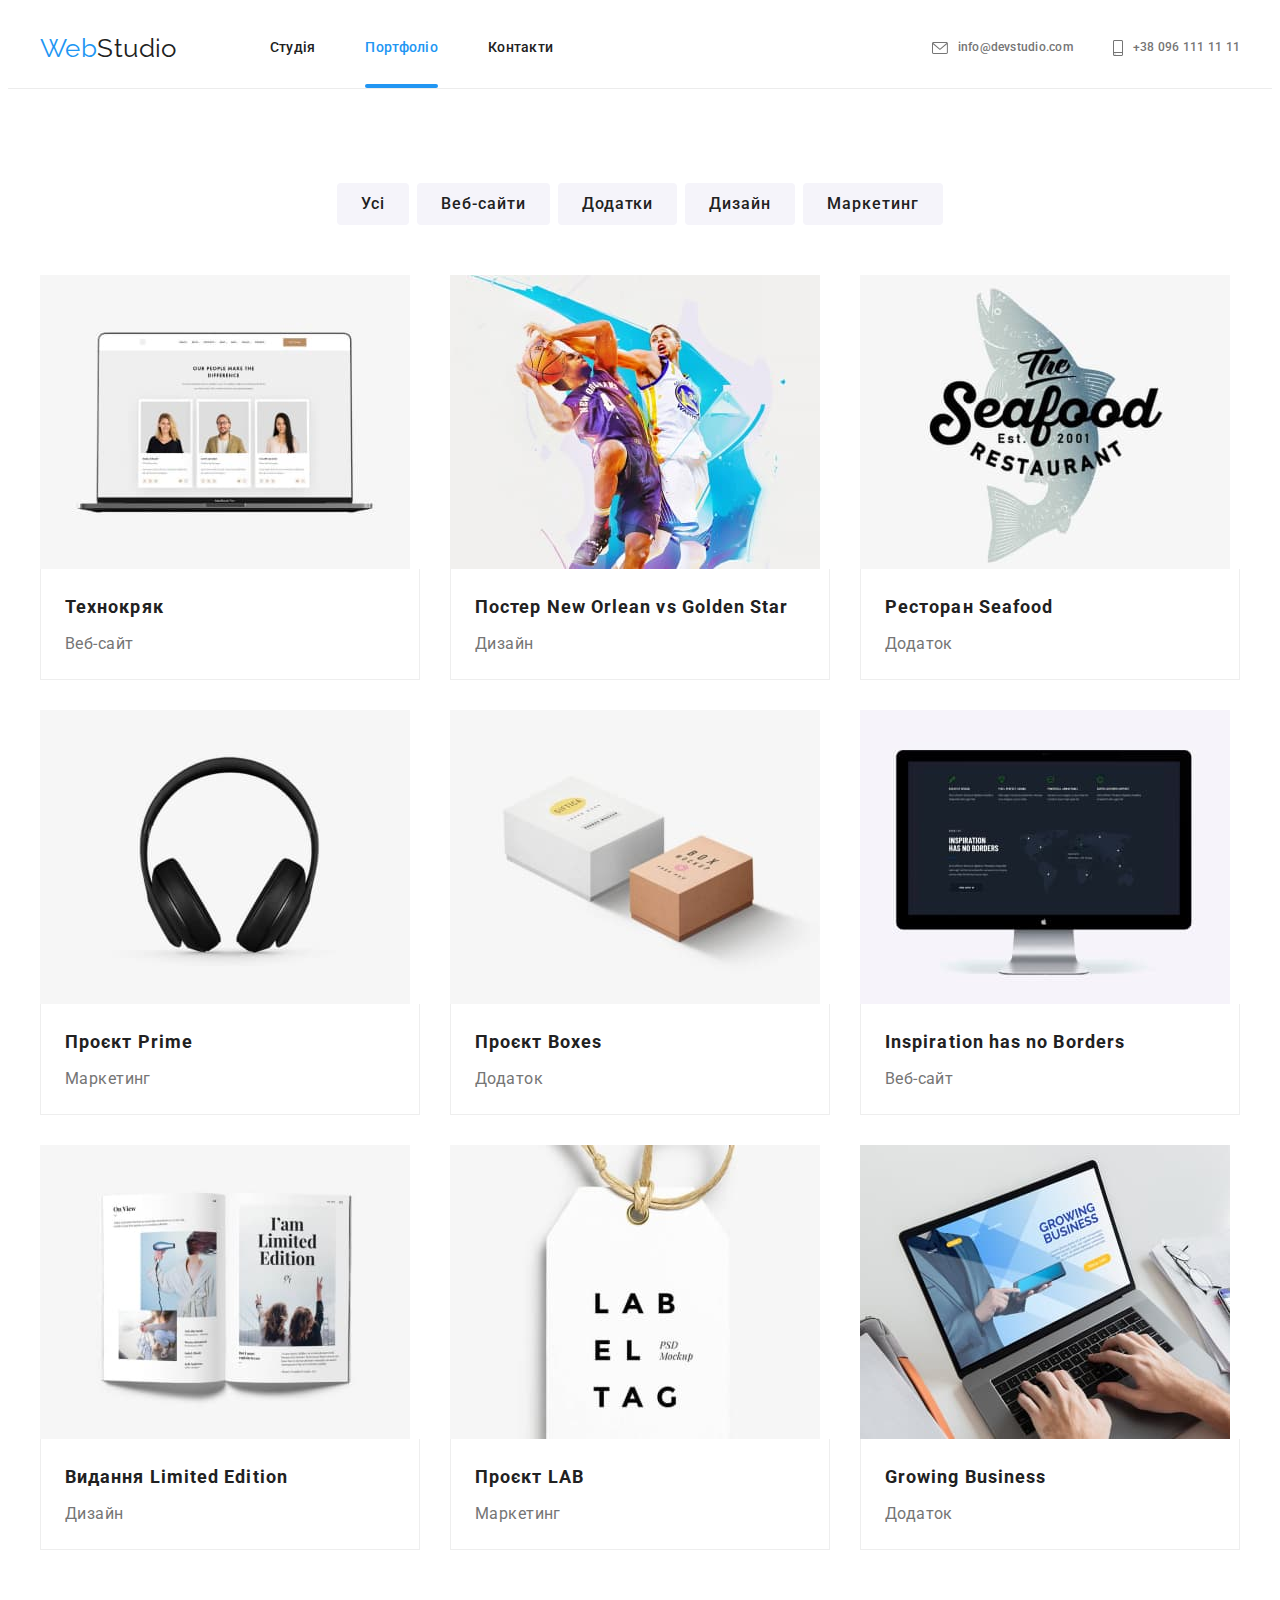
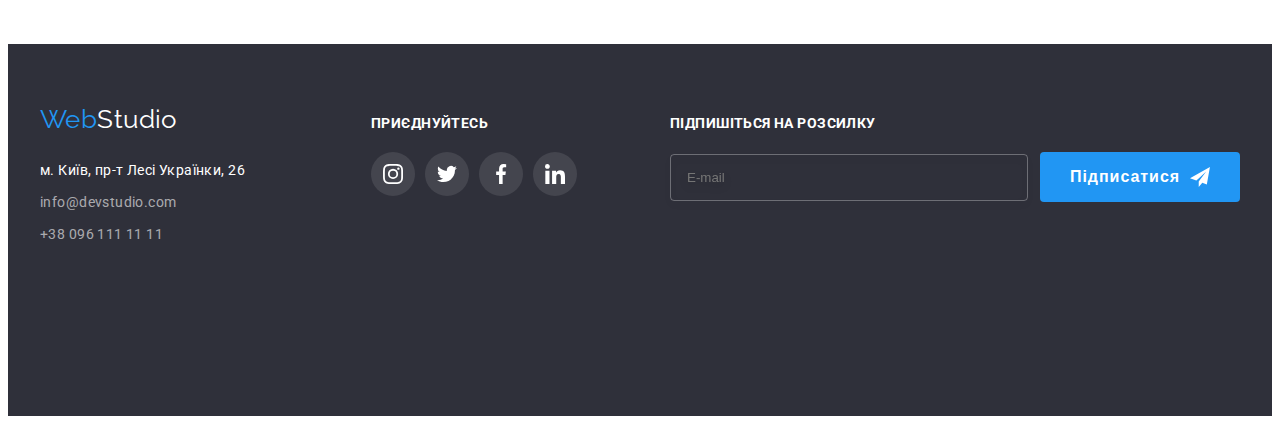
==== commit 104bd9de: "last changes" ====
--- a/portfolio.html
+++ b/portfolio.html
@@ -233,7 +233,7 @@
         <a href="" class="logo">Web<span class="logo-right">Studio</span></a>
         <address class="adress">
            <p class="adress__text">м. Київ, пр-т Лесі Українки, 26</p>
-           <ul class="list">
+           <ul class="adress__list list">
               <li class="adress__item"><a class="link adress__link" href="mailto:info@devstudio.com">info@devstudio.com</a></li>
               <li class="adress__item"><a class="link adress__link" href="tel:+380961111111">+38 096 111 11 11</a></li>
            </ul>
--- a/css/main.min.css
+++ b/css/main.min.css
@@ -1 +1 @@
-img{display:block;max-width:100%;height:auto}.list{list-style:none}.link{text-decoration:none}h1,h2,h3,h4,h5,h6,p,ul{margin-top:0;margin-bottom:0;padding:0}:root{--primary-text-color: #212121;--secondary-text-color: #757575;--accent-color: #2196F3;--accent-color-button: #188CE8;--primaty-white-color: #FFFFFF;--primary-background-color: #fff;--background-color-title: #2F303A;--portfolio-button-color: #F5F4FA;--header-border-color: #ECECEC;--portfolio-border-color: #EEEEEE;--team-soc-link-color: #AFB1B8;--transition-duration: 250ms;--transition-timing-function: cubic-bezier(0.4, 0, 0.2, 1)}body{font-family:"Roboto",sans-serif;font-size:14px;letter-spacing:.03em;color:var(--primary-text-color);background-color:#fff}.section{padding-top:60px;padding-bottom:60px}@media screen and (min-width: 1200px){.section{padding-top:94px;padding-bottom:94px}}.visually-hidden{border:0;clip:rect(0 0 0 0);height:auto;margin:0;overflow:hidden;padding:0;position:absolute;width:1px;white-space:nowrap}.conteiner{width:100%;padding-left:15px;padding-right:15px;margin:0 auto}@media screen and (min-width: 480px){.conteiner{width:480px}}@media screen and (min-width: 768px){.conteiner{width:768px}}@media screen and (min-width: 1200px){.conteiner{width:1200px}}.button{color:var(--primaty-white-color);background-color:var(--accent-color);font-weight:700;font-size:16px;line-height:1.88;letter-spacing:.06em;cursor:pointer;transition:color var(--transition-duration) var(--transition-timing-function)}.button:hover,.button:focus{background-color:var(--accent-color-button)}.logo{font-family:"Raleway",sans-serif;font-size:26px;line-height:1.19;color:var(--accent-color);text-decoration:none}.logo--right{color:var(--primary-text-color)}.header{display:flex;align-items:center}@media screen and (max-width: 768px){.header{height:60px}}.portfolio-header{border-bottom:1px solid var(--header-border-color)}.header .conteiner{display:flex;align-items:center;height:80px}.header-logo{margin-right:88px}@media screen and (min-width: 1200px){.header-logo{margin-right:93px}}.nav__list,.connection__list,.nav{display:flex;align-items:center}@media screen and (max-width: 768px){.nav__list,.connection__list{display:none}}.nav__item:not(:last-child){margin-right:50px}.nav__link{position:relative;display:block;padding-top:32px;padding-bottom:32px;color:var(--primary-text-color);font-size:px;font-weight:500;letter-spacing:.02em;line-height:1.14;transition:color var(--transition-duration) var(--transition-timing-function)}.nav__link:hover,.nav__link:focus{color:var(--accent-color)}.current{color:var(--accent-color)}.current::after{content:"";position:absolute;left:0;bottom:0;display:block;background-color:var(--accent-color);width:100%;height:4px;border-radius:2px}.connection__icon{margin-right:10px;fill:currentColor}@media screen and (min-width: 1200px){.connection__icon{width:16px;height:12px}}@media screen and (min-width: 1200px){.con-icon-smart{width:10px;height:16px}}.connection__link{display:flex;align-items:center;font-size:12px;font-weight:500;letter-spacing:.02em;line-height:1.14;color:var(--secondary-text-color);color:var(--secondary-text-color);transition:color var(--transition-duration) var(--transition-timing-function)}.connection__link:hover,.connection__link:focus{color:var(--accent-color)}@media screen and (min-width: 1200px){.connection__link{padding-top:32px;padding-bottom:32px}}.connection__list{gap:40px;margin-left:auto}@media screen and (max-width: 1200px){.connection__list{flex-direction:column;align-items:baseline;gap:10px}}.menu-open{display:block;width:40px;height:40px;margin-left:auto;border:none;background-color:#fff;cursor:pointer;transition:color var(--transition-duration) var(--transition-timing-function)}.menu-open:hover{color:var(--accent-color)}@media screen and (min-width: 768px){.menu-open{display:none}}.menu-close{display:block;width:40px;height:40px;margin-left:auto;border:none;background-color:#fff;cursor:pointer;transition:color var(--transition-duration) var(--transition-timing-function)}.menu-close:hover{color:var(--accent-color)}.mobile-menu{position:fixed;width:100vw;height:100vh;top:0;left:0;right:0;background-color:#fff;display:none}.mobile-menu .conteiner{display:block;align-items:center}@media screen and (min-width: 768px){.mobile-menu{display:none}}.mobile-menu.is-open{display:block}.mob-menu-content{display:flex;flex-direction:column;justify-content:space-between;height:100vh;padding:10px 15px 48px 40px}.mob-menu-nav-link{font-weight:500;font-size:40px;line-height:calc 1.175;letter-spacing:.02em;color:#212121}.mob-menu-nav-link:focus,.mob-menu-nav-link:hover{color:var(--accent-color)}.current-menu{color:var(--accent-color)}.mob-menu-nav-item:not(:last-child){margin-bottom:32px}.mob-menu-connection-item:not(:last-child){margin-bottom:32px}.mob-menu-connection-link{color:var(--accent-color);font-size:28px;font-weight:500;letter-spacing:.02em;line-height:1.18}@media screen and (min-width: 400px){.mob-menu-connection-link{font-size:34px}}.mob-menu-tel{font-size:24px;font-weight:500;letter-spacing:.02em;line-height:1.16;color:#757575}.mob-menu-soc-link-list{display:flex;margin-top:64px}@media screen and (max-width: 458px){.mob-menu-soc-link-list{flex-wrap:wrap;gap:15px}}.mob-menu-soc-link{font-size:18px;font-weight:500;letter-spacing:1.2;line-height:.02em;color:var(--accent-color)}.mob-menu-soc-link-item:not(:last-child){margin-right:20px;position:relative}.mob-menu-soc-link-item:not(:last-child)::after{position:absolute;content:"";width:1px;height:22px;border:1px solid rgba(33,33,33,.2);right:-10px;bottom:-3px}.hero{width:100%;display:flex;align-items:center;background-repeat:no-repeat;background-position:center;margin-left:auto;margin-right:auto;text-align:center;background-size:cover;background-color:#c4c4c4;background-image:linear-gradient(to right, rgba(47, 48, 58, 0.4), rgba(47, 48, 58, 0.4)),url(../images/hero-bg-mob.jpg)}@media(min-device-pixel-ratio: 2),(-webkit-min-device-pixel-ratio: 2),(min-resolution: 192dpi),(min-resolution: 2dppx){.hero{background-image:linear-gradient(to right, rgba(47, 48, 58, 0.4), rgba(47, 48, 58, 0.4)),url(../images/hero-bg-mob-2x.jpg)}}@media screen and (min-width: 480px){.hero{width:480px;height:400px;padding-top:200px;padding-bottom:200px;background-size:contain;background-image:linear-gradient(to right, rgba(47, 48, 58, 0.4), rgba(47, 48, 58, 0.4)),url(../images/hero-bg-mob.jpg)}}@media screen and (min-width: 480px)and (min-device-pixel-ratio: 2),screen and (min-width: 480px)and (-webkit-min-device-pixel-ratio: 2),screen and (min-width: 480px)and (min-resolution: 192dpi),screen and (min-width: 480px)and (min-resolution: 2dppx){.hero{background-image:linear-gradient(to right, rgba(47, 48, 58, 0.4), rgba(47, 48, 58, 0.4)),url(../images/hero-bg-mob-2x.jpg)}}@media screen and (min-width: 768px){.hero{width:768px;height:400px;background-image:linear-gradient(to right, rgba(47, 48, 58, 0.4), rgba(47, 48, 58, 0.4)),url(../images/hero-bg-tab.jpg)}}@media screen and (min-width: 768px)and (min-device-pixel-ratio: 2),screen and (min-width: 768px)and (-webkit-min-device-pixel-ratio: 2),screen and (min-width: 768px)and (min-resolution: 192dpi),screen and (min-width: 768px)and (min-resolution: 2dppx){.hero{background-image:linear-gradient(to right, rgba(47, 48, 58, 0.4), rgba(47, 48, 58, 0.4)),url(../images/hero-bg-tab-2x.jpg)}}@media screen and (min-width: 1200px){.hero{width:100%;height:600px;background-size:cover;background-image:linear-gradient(to right, rgba(47, 48, 58, 0.4), rgba(47, 48, 58, 0.4)),url(../images/hero-background.jpg)}}@media screen and (min-width: 1200px)and (min-device-pixel-ratio: 2),screen and (min-width: 1200px)and (-webkit-min-device-pixel-ratio: 2),screen and (min-width: 1200px)and (min-resolution: 192dpi),screen and (min-width: 1200px)and (min-resolution: 2dppx){.hero{background-image:linear-gradient(to right, rgba(47, 48, 58, 0.4), rgba(47, 48, 58, 0.4)),url(../images/hero-background-2x.jpg)}}.hero__title{width:300px;margin-left:auto;margin-right:auto;margin-bottom:30px;color:var(--primaty-white-color);font-weight:900;font-size:20px;line-height:1.62;text-align:center;letter-spacing:.06em}@media screen and (min-width: 480px){.hero__title{width:360px;font-size:26px}}@media screen and (min-width: 1200px){.hero__title{width:696px;font-size:44px;line-height:1.36;text-align:center}}.hero__button{min-width:216px;padding:10px 32px;text-align:center;border-radius:4px;border-color:rgba(0,0,0,0)}.feature__list{display:block}@media screen and (min-width: 768px){.feature__list{display:flex;flex-wrap:wrap;gap:30px}}@media screen and (min-width: 1200px){.feature__list{display:flex;justify-content:center;align-items:center}}.feature__icon{display:flex;justify-content:center;align-items:center;width:100%;height:120px;margin-bottom:30px;background-color:var(--portfolio-button-color);border-radius:4px}.feature__item{width:100%}.feature__item:not(:last-child){margin-bottom:30px}@media screen and (min-width: 768px){.feature__item{flex-basis:calc((100% - 30px)/2)}.feature__item:not(:last-child){margin-bottom:0}}@media screen and (min-width: 1200px){.feature__item{flex-basis:calc((100% - 90px)/4)}}.feature__title{margin-bottom:10px;line-height:1.14;font-size:14px;text-align:center}@media screen and (min-width: 768px){.feature__title{text-align:left}}.feature__text{color:var(--secondary-text-color);line-height:1.71}.works{padding-top:0;display:none}@media screen and (min-width: 1200px){.works{display:block}}.works__title{margin-bottom:50px}.works__title,.team__title,.clients__title{font-size:36px;line-height:1.17;text-align:center}.works__list{display:flex}.works__item:not(:last-child){margin-right:30px}.works__item{position:relative}.works__box-title{position:absolute;bottom:0;left:0;width:370px;height:70px;padding-top:27px;text-align:center;line-height:1.14;font-size:14px;color:var(--primaty-white-color);background-color:rgba(47,48,58,.8)}.team{background-color:var(--portfolio-button-color)}.team__title{font-size:28px;margin-bottom:30px}@media screen and (min-width: 1200px){.team__title{margin-bottom:50px;font-size:36px}}@media screen and (min-width: 768px){.team__list{display:flex;flex-wrap:wrap;gap:30px}}.team__item:not(:last-child){margin-bottom:30px}@media screen and (min-width: 768px){.team__item:not(:last-child){margin-bottom:0px}}.team__item{width:100%;height:auto;background-color:var(--primaty-white-color);box-shadow:0px 1px 3px rgba(0,0,0,.12),0px 1px 1px rgba(0,0,0,.14),0px 2px 1px rgba(0,0,0,.2);border-radius:0px 0px 4px 4px}@media screen and (min-width: 480px){.team__item{width:450px}}@media screen and (min-width: 768px){.team__item{width:354px;flex-basis:calc((100% - 30px)/2)}}@media screen and (min-width: 1200px){.team__item{height:428px;flex-basis:calc((100% - 90px)/4)}}.team__box{padding:24px 12px 24px 12px;align-items:center}@media screen and (min-width: 480px){.team__box{padding:30px 122px 24px 122px}}@media screen and (min-width: 768px){.team__box{padding:30px 74px 24px 74px}}@media screen and (min-width: 1200px){.team__box{padding:30px 32px}}.team__names{margin-bottom:10px;font-weight:500;font-size:16px;line-height:1.19;text-align:center}.team__text{margin-bottom:16px;font-size:16px;line-height:1.19;text-align:center;color:var(--secondary-text-color)}.team__soclist{display:flex;justify-content:center}.team__link:not(:last-child){margin-right:10px}.team__link{display:flex;justify-content:center;align-items:center;width:44px;height:44px;border-radius:50%;justify-content:center;background-color:var(--primaty-white-color);color:var(--team-soc-link-color);transition:color var(--transition-duration) var(--transition-timing-function),background-color var(--transition-duration) var(--transition-timing-function)}.team__link:hover,.team__link:focus{background-color:var(--accent-color);color:var(--primaty-white-color)}.team__icon{fill:currentColor}.clients{text-align:center}.clients__title{margin-bottom:50px}.clients__list{display:flex;flex-wrap:wrap;justify-content:center;gap:30px}.clients__list li{flex-basis:calc((100% - 30px)/2)}@media screen and (min-width: 768px){.clients__list li{flex-basis:calc((100% - 60px)/3)}}@media screen and (min-width: 1200px){.clients__list li{flex-basis:calc((100% - 150px)/6)}}.clients__item{display:flex;justify-content:center;align-items:center;height:92px;border:1px solid #afb1b8;border-radius:4px;justify-content:center;cursor:pointer;color:var(--team-soc-link-color);transition:color var(--transition-duration) var(--transition-timing-function),border-color var(--transition-duration) var(--transition-timing-function)}.clients__item:hover,.clients__item:focus{border-color:var(--accent-color);color:var(--accent-color)}.clients__icon{fill:currentColor}.clients__icon:hover,.clients__icon:focus{fill:var(--accent-color)}.footer{padding-top:60px;padding-bottom:60px;background-color:var(--background-color-title);height:603px}@media screen and (min-width: 768px){.footer{height:463px}}@media screen and (min-width: 1200px){.footer{height:252px}}.footer .conteiner{display:flex;justify-content:center;align-items:center}@media screen and (max-width: 767px){.footer .conteiner{flex-direction:column}}@media screen and (min-width: 768px){.footer .conteiner{flex-wrap:wrap;justify-content:space-around;align-items:baseline;row-gap:60px}}@media screen and (min-width: 1200px){.footer .conteiner{align-items:baseline;flex-direction:row;flex-wrap:nowrap}}.adress-conteiner{display:flex;flex-direction:column;justify-content:center;align-items:center;gap:24px}@media screen and (min-width: 768px){.adress-conteiner{width:232px}}@media screen and (min-width: 1200px){.adress-conteiner{width:100%;align-items:flex-start}}.adress{display:flex;flex-direction:column;gap:8px;font-style:normal;text-align:center}@media screen and (min-width: 1200px){.adress{justify-content:center;text-align:left}}.footer .logo-right{color:var(--primaty-white-color)}.adress__text{line-height:1.71;color:var(--primaty-white-color)}.adress__list{display:flex;flex-direction:column;gap:8px}.adress__link{line-height:1.71;color:rgba(255,255,255,.6);transition:color var(--transition-duration) var(--transition-timing-function)}.adress__link:hover,.adress__link:focus{color:var(--accent-color)}.join{width:206px;height:80px;color:var(--accent-color-button);margin-top:60px;margin-bottom:60px;text-align:center}@media screen and (min-width: 768px){.join{margin-top:0px;margin-bottom:0px}}@media screen and (min-width: 1200px){.join{justify-content:center;text-align:left;margin-right:93px;margin-top:0px;margin-bottom:0px}}.join__text,.subscribe__text{margin-bottom:20px;font-weight:700;font-size:14px;line-height:1.14;letter-spacing:.03em;text-transform:uppercase;color:var(--primaty-white-color)}.join__list{display:flex;justify-content:center}.join__list>li:not(:last-child){margin-right:10px}.join__link:not(:last-child){margin-right:10px}.join__link{display:flex;justify-content:center;align-items:center;width:44px;height:44px;border-radius:50%;justify-content:center;background-color:rgba(255,255,255,.1);color:var(--primaty-white-color);fill:var(--primaty-white-color);transition:background-color var(--transition-duration) var(--transition-timing-function)}.join__link:hover,.join__link:focus{background-color:var(--accent-color);fill:var(--primaty-white-color)}.subscribe{width:100%;display:flex;align-items:center;flex-direction:column}@media screen and (min-width: 1200px){.subscribe{width:570px;justify-content:center;align-items:baseline}}.subscribe__form{width:100%;display:flex;flex-direction:column;align-items:center;gap:20px}@media screen and (min-width: 1200px){.subscribe__form{justify-content:center;text-align:left;flex-direction:row;gap:12px}}.subscribe__input{width:100%;height:100%;color:#188ce8;background-color:rgba(0,0,0,0);border:1px solid rgba(255,255,255,.3);filter:drop-shadow(0px 4px 4px rgba(0, 0, 0, 0.15));border-radius:4px;padding:15px 16px;outline:none}@media screen and (min-width: 768px){.subscribe__input{width:450px}}@media screen and (min-width: 1200px){.subscribe__input{width:358px;height:100%;margin-bottom:0px}}.subscribe__button{width:200px;height:50px;padding:10px 28px;font-weight:700;font-size:16px;line-height:1.88;display:flex;align-items:center;text-align:center;letter-spacing:.06em;color:var(--primaty-white-color);background-color:var(--accent-color);border-color:rgba(0,0,0,0);border-radius:4px}.subscribe__icon{fill:currentColor;margin-left:10px}.backdrop{position:fixed;top:0;left:0;width:100%;height:100%;background-color:rgba(0,0,0,.2);opacity:1;transition:opacity var(--transition-duration) var(--transition-timing-function)}.backdrop.is-hidden{opacity:0;pointer-events:none}.modal{position:absolute;height:80%;top:50%;left:50%;z-index:1;transform:translate(-50%, -50%);transition:transform var(--transition-duration) var(--transition-timing-function);width:100%;margin-right:15px;padding:40px;background-color:var(--primaty-white-color);box-shadow:0px 1px 3px rgba(0,0,0,.12),0px 1px 1px rgba(0,0,0,.14),0px 2px 1px rgba(0,0,0,.2);border-radius:4px}@media screen and (min-width: 480px){.modal{width:450px;height:609px}}@media screen and (min-width: 1200px){.modal{width:528px;height:581px}}.backdrop.is-hidden .modal{transform:translate(-50%, -50%) scale(0.5)}.modal__button{position:absolute;top:8px;right:8px;display:flex;justify-content:center;align-items:center;width:30px;height:30px;color:#188ce8;background-color:var(--primaty-white-color);border:1px solid rgba(0,0,0,.1);border-radius:50%;transition:fill var(--transition-duration) var(--transition-timing-function);cursor:pointer}.modal__button:focus,.modal__button:hover{fill:var(--accent-color-button)}.modal__heading{font-weight:700;font-size:20px;line-height:1.15;text-align:center;margin-bottom:12px}.modal__input-group:not(:last-child){margin-bottom:10px}.modal__icon-wrapper{position:relative;margin-top:4px}.modal__icon{position:absolute;top:11px;left:12px;transition:fill var(--transition-duration) var(--transition-timing-function)}.modal__input{width:100%;height:40px;padding-left:40px;border:1px solid rgba(33,33,33,.2);border-radius:4px;transition:border-color var(--transition-duration) var(--transition-timing-function)}.modal__input:hover,.modal__input:focus{border-color:var(--accent-color);outline:none}@media screen and (min-width: 480px){.modal__input{width:370px}}@media screen and (min-width: 1200px){.modal__input{width:448px}}.modal__input:hover+svg,.modal__input:focus+svg{fill:var(--accent-color)}.modal label{font-size:12px;line-height:1.17;letter-spacing:.01em;color:#757575}.modal__coment{width:100%;height:120px;margin-top:4px;padding:12px 16px;border:1px solid rgba(33,33,33,.2);border-radius:4px;transition:border-color var(--transition-duration) var(--transition-timing-function);resize:none}.modal__coment:hover,.modal__coment:focus,.modal__coment:focus-within{border-color:var(--accent-color);outline:none}.modal__coment::-moz-placeholder{font-size:12px;line-height:14px;letter-spacing:.01em;color:rgba(117,117,117,.5)}.modal__coment:-ms-input-placeholder{font-size:12px;line-height:14px;letter-spacing:.01em;color:rgba(117,117,117,.5)}.modal__coment::placeholder{font-size:12px;line-height:14px;letter-spacing:.01em;color:rgba(117,117,117,.5)}.checkbox__input:checked+label::before{display:flex;content:"";background-color:var(--accent-color);border-color:rgba(0,0,0,0);background-image:url(../images/check-mark.svg);background-repeat:no-repeat;background-position:center}.modal__input-group .checkbox__rules{display:flex;align-items:center;justify-content:center;cursor:pointer;font-size:12px;line-height:1.71}.checkbox__rules::before{content:"";width:16px;height:15px;border:2px solid var(--primary-text-color);border-radius:2px;margin-right:8px}.modal__conditions{color:var(--accent-color)}.modal__send{position:absolute;left:50%;right:50%;bottom:18px;transform:translate(-50%, -50%);z-index:1;width:200px;height:50px;border-radius:4px;border-color:rgba(0,0,0,0);transition:background-color var(--transition-duration) var(--transition-timing-function)}.modal__send:hover,.modal__send:focus{background-color:var(--accent-color-button);box-shadow:0px 4px 4px rgba(0,0,0,.15)}.portfolio-btn__list{display:flex;flex-wrap:wrap;justify-content:start;row-gap:15px;margin-bottom:40px}@media screen and (min-width: 768px){.portfolio-btn__list{display:flex;justify-content:center;margin-bottom:30px}}@media screen and (min-width: 1200px){.portfolio-btn__list{margin-bottom:50px}}.portfolio-btn__item:not(:last-child){margin-right:8px}.portfolio-btn__button{padding:6px 22px;border-radius:4px;border-color:rgba(0,0,0,0);font-family:inherit;font-weight:500;font-size:16px;line-height:1.62;background-color:var(--portfolio-button-color);color:var(--primary-text-color);transition:color var(--transition-duration) var(--transition-timing-function),background-color var(--transition-duration) var(--transition-timing-function),box-shadow var(--transition-duration) var(--transition-timing-function)}.portfolio-btn__button:hover,.portfolio-btn__button:focus{color:var(--primaty-white-color);background-color:var(--accent-color);box-shadow:0px 3px 1px rgba(0,0,0,.1),0px 1px 2px rgba(0,0,0,.08),0px 2px 2px rgba(0,0,0,.12)}.portfolio__list{display:block}@media screen and (min-width: 768px){.portfolio__list{display:flex;flex-wrap:wrap;gap:30px}}@media screen and (min-width: 1200px){.portfolio__list{display:flex;flex-wrap:wrap;gap:30px}}@media screen and (min-width: 768px){.portfolio__list .item{flex-basis:calc((100% - 30px)/2)}}@media screen and (min-width: 1200px){.portfolio__list .item{flex-basis:calc((100% - 60px)/3)}}.portfolio__list .item:not(:last-child){margin-bottom:30px}@media screen and (min-width: 768px){.portfolio__list .item:not(:last-child){margin-bottom:0px}}.portfolio__link{height:100%;display:flex;flex-direction:column;transition:box-shadow var(--transition-duration) var(--transition-timing-function)}.portfolio__link:hover,.portfolio__link:focus{box-shadow:0px 4px 4px rgba(0,0,0,.25)}.portfolio__link:hover .overlay-description,.portfolio__link:focus .overlay-description{transform:translateY(0)}.portfolio__overlay{position:relative;overflow:hidden}.overlay-description{position:absolute;width:100%;height:100%;top:0;left:0;padding:63px 24px;transform:translateY(100%);transition-property:transform;transition-duration:var(--transition-duration);transition-timing-function:var(--transition-timing-function);font-size:18px;line-height:1.56;color:var(--primaty-white-color);background-color:rgba(33,150,243,.9)}.portfolio__work-box{flex-grow:1;border-right:1px solid var(--portfolio-border-color);border-bottom:1px solid var(--portfolio-border-color);border-left:1px solid var(--portfolio-border-color);padding:20px 24px}.portfolio__title{margin-bottom:4px;color:var(--primary-text-color);font-size:18px;line-height:2;letter-spacing:.06em}.portfolio__text{font-size:16px;line-height:1.88;color:var(--secondary-text-color)}/*# sourceMappingURL=main.min.css.map */+img{display:block;max-width:100%;height:auto}.list{list-style:none}.link{text-decoration:none}h1,h2,h3,h4,h5,h6,p,ul{margin-top:0;margin-bottom:0;padding:0}:root{--primary-text-color: #212121;--secondary-text-color: #757575;--accent-color: #2196F3;--accent-color-button: #188CE8;--primaty-white-color: #FFFFFF;--primary-background-color: #fff;--background-color-title: #2F303A;--portfolio-button-color: #F5F4FA;--header-border-color: #ECECEC;--portfolio-border-color: #EEEEEE;--team-soc-link-color: #AFB1B8;--transition-duration: 250ms;--transition-timing-function: cubic-bezier(0.4, 0, 0.2, 1)}body{font-family:"Roboto",sans-serif;font-size:14px;letter-spacing:.03em;color:var(--primary-text-color);background-color:#fff}.section{padding-top:60px;padding-bottom:60px}@media screen and (min-width: 1200px){.section{padding-top:94px;padding-bottom:94px}}.visually-hidden{border:0;clip:rect(0 0 0 0);height:auto;margin:0;overflow:hidden;padding:0;position:absolute;width:1px;white-space:nowrap}.conteiner{width:100%;padding-left:15px;padding-right:15px;margin:0 auto}@media screen and (min-width: 480px){.conteiner{width:480px}}@media screen and (min-width: 768px){.conteiner{width:768px}}@media screen and (min-width: 1200px){.conteiner{width:1200px}}.button{color:var(--primaty-white-color);background-color:var(--accent-color);font-weight:700;font-size:16px;line-height:1.88;letter-spacing:.06em;cursor:pointer;transition:color var(--transition-duration) var(--transition-timing-function)}.button:hover,.button:focus{background-color:var(--accent-color-button)}.logo{font-family:"Raleway",sans-serif;font-size:26px;line-height:1.19;color:var(--accent-color);text-decoration:none}.logo--right{color:var(--primary-text-color)}.header{display:flex;align-items:center}@media screen and (max-width: 768px){.header{height:60px}}.portfolio-header{border-bottom:1px solid var(--header-border-color)}.header .conteiner{display:flex;align-items:center;height:80px}.header-logo{margin-right:88px}@media screen and (min-width: 1200px){.header-logo{margin-right:93px}}.nav__list,.connection__list,.nav{display:flex;align-items:center}@media screen and (max-width: 768px){.nav__list,.connection__list{display:none}}.nav__item:not(:last-child){margin-right:50px}.nav__link{position:relative;display:block;padding-top:32px;padding-bottom:32px;color:var(--primary-text-color);font-size:px;font-weight:500;letter-spacing:.02em;line-height:1.14;transition:color var(--transition-duration) var(--transition-timing-function)}.nav__link:hover,.nav__link:focus{color:var(--accent-color)}.current{color:var(--accent-color)}.current::after{content:"";position:absolute;left:0;bottom:0;display:block;background-color:var(--accent-color);width:100%;height:4px;border-radius:2px}.connection__icon{margin-right:10px;fill:currentColor}@media screen and (min-width: 1200px){.connection__icon{width:16px;height:12px}}@media screen and (min-width: 1200px){.con-icon-smart{width:10px;height:16px}}.connection__link{display:flex;align-items:center;font-size:12px;font-weight:500;letter-spacing:.02em;line-height:1.14;color:var(--secondary-text-color);color:var(--secondary-text-color);transition:color var(--transition-duration) var(--transition-timing-function)}.connection__link:hover,.connection__link:focus{color:var(--accent-color)}@media screen and (min-width: 1200px){.connection__link{padding-top:32px;padding-bottom:32px}}.connection__list{gap:40px;margin-left:auto}@media screen and (max-width: 1200px){.connection__list{flex-direction:column;align-items:baseline;gap:10px}}.menu-open{display:block;width:40px;height:40px;margin-left:auto;border:none;background-color:#fff;cursor:pointer;transition:color var(--transition-duration) var(--transition-timing-function)}.menu-open:hover{color:var(--accent-color)}@media screen and (min-width: 768px){.menu-open{display:none}}.menu-close{display:block;width:40px;height:40px;margin-left:auto;border:none;background-color:#fff;cursor:pointer;transition:color var(--transition-duration) var(--transition-timing-function)}.menu-close:hover{color:var(--accent-color)}.mobile-menu{position:fixed;width:100vw;height:100vh;top:0;left:0;right:0;background-color:#fff;display:none}.mobile-menu .conteiner{display:block;align-items:center}@media screen and (min-width: 768px){.mobile-menu{display:none}}.mobile-menu.is-open{display:block}.mob-menu-content{display:flex;flex-direction:column;justify-content:space-between;height:100vh;padding:10px 15px 48px 40px}.mob-menu-nav-link{font-weight:500;font-size:40px;line-height:calc 1.175;letter-spacing:.02em;color:#212121}.mob-menu-nav-link:focus,.mob-menu-nav-link:hover{color:var(--accent-color)}.current-menu{color:var(--accent-color)}.mob-menu-nav-item:not(:last-child){margin-bottom:32px}.mob-menu-connection-item:not(:last-child){margin-bottom:32px}.mob-menu-connection-link{color:var(--accent-color);font-size:28px;font-weight:500;letter-spacing:.02em;line-height:1.18}@media screen and (min-width: 400px){.mob-menu-connection-link{font-size:34px}}.mob-menu-tel{font-size:24px;font-weight:500;letter-spacing:.02em;line-height:1.16;color:#757575}.mob-menu-soc-link-list{display:flex;margin-top:64px}@media screen and (max-width: 458px){.mob-menu-soc-link-list{flex-wrap:wrap;gap:15px}}.mob-menu-soc-link{font-size:18px;font-weight:500;letter-spacing:1.2;line-height:.02em;color:var(--accent-color)}.mob-menu-soc-link-item:not(:last-child){margin-right:20px;position:relative}.mob-menu-soc-link-item:not(:last-child)::after{position:absolute;content:"";width:1px;height:22px;border:1px solid rgba(33,33,33,.2);right:-10px;bottom:-3px}.hero{width:100%;max-width:1600px;display:flex;align-items:center;background-repeat:no-repeat;background-position:center;margin-left:auto;margin-right:auto;text-align:center;background-size:cover;background-color:#c4c4c4;background-image:linear-gradient(to right, rgba(47, 48, 58, 0.4), rgba(47, 48, 58, 0.4)),url(../images/hero-bg-mob.jpg)}@media(min-device-pixel-ratio: 2),(-webkit-min-device-pixel-ratio: 2),(min-resolution: 192dpi),(min-resolution: 2dppx){.hero{background-image:linear-gradient(to right, rgba(47, 48, 58, 0.4), rgba(47, 48, 58, 0.4)),url(../images/hero-bg-mob-2x.jpg)}}@media screen and (min-width: 480px)and (max-width: 767px){.hero{width:480px;height:400px;padding-top:200px;padding-bottom:200px;background-size:contain;background-image:linear-gradient(to right, rgba(47, 48, 58, 0.4), rgba(47, 48, 58, 0.4)),url(../images/hero-bg-mob.jpg)}}@media screen and (min-width: 480px)and (max-width: 767px)and (min-device-pixel-ratio: 2),screen and (min-width: 480px)and (max-width: 767px)and (-webkit-min-device-pixel-ratio: 2),screen and (min-width: 480px)and (max-width: 767px)and (min-resolution: 192dpi),screen and (min-width: 480px)and (max-width: 767px)and (min-resolution: 2dppx){.hero{background-image:linear-gradient(to right, rgba(47, 48, 58, 0.4), rgba(47, 48, 58, 0.4)),url(../images/hero-bg-mob-2x.jpg)}}@media screen and (min-width: 768px)and (max-width: 1200px){.hero{width:768px;height:400px;background-image:linear-gradient(to right, rgba(47, 48, 58, 0.4), rgba(47, 48, 58, 0.4)),url(../images/hero-bg-tab.jpg)}}@media screen and (min-width: 768px)and (max-width: 1200px)and (min-device-pixel-ratio: 2),screen and (min-width: 768px)and (max-width: 1200px)and (-webkit-min-device-pixel-ratio: 2),screen and (min-width: 768px)and (max-width: 1200px)and (min-resolution: 192dpi),screen and (min-width: 768px)and (max-width: 1200px)and (min-resolution: 2dppx){.hero{background-image:linear-gradient(to right, rgba(47, 48, 58, 0.4), rgba(47, 48, 58, 0.4)),url(../images/hero-bg-tab-2x.jpg)}}@media screen and (min-width: 1200px){.hero{max-width:1600px;height:600px;background-image:linear-gradient(to right, rgba(47, 48, 58, 0.4), rgba(47, 48, 58, 0.4)),url(../images/hero-background.jpg)}}@media screen and (min-width: 1200px)and (min-device-pixel-ratio: 2),screen and (min-width: 1200px)and (-webkit-min-device-pixel-ratio: 2),screen and (min-width: 1200px)and (min-resolution: 192dpi),screen and (min-width: 1200px)and (min-resolution: 2dppx){.hero{background-image:linear-gradient(to right, rgba(47, 48, 58, 0.4), rgba(47, 48, 58, 0.4)),url(../images/hero-background-2x.jpg)}}.hero__title{width:300px;margin-left:auto;margin-right:auto;margin-bottom:30px;color:var(--primaty-white-color);font-weight:900;font-size:20px;line-height:1.62;text-align:center;letter-spacing:.06em}@media screen and (min-width: 480px){.hero__title{width:360px;font-size:26px}}@media screen and (min-width: 1200px){.hero__title{width:696px;font-size:44px;line-height:1.36;text-align:center}}.hero__button{min-width:216px;padding:10px 32px;text-align:center;border-radius:4px;border-color:rgba(0,0,0,0)}.feature__list{display:block}@media screen and (min-width: 768px){.feature__list{display:flex;flex-wrap:wrap;gap:30px}}@media screen and (min-width: 1200px){.feature__list{display:flex;justify-content:center;align-items:center}}.feature__icon{display:flex;justify-content:center;align-items:center;width:100%;height:120px;margin-bottom:30px;background-color:var(--portfolio-button-color);border-radius:4px}.feature__item{width:100%}.feature__item:not(:last-child){margin-bottom:30px}@media screen and (min-width: 768px){.feature__item{flex-basis:calc((100% - 30px)/2)}.feature__item:not(:last-child){margin-bottom:0}}@media screen and (min-width: 1200px){.feature__item{flex-basis:calc((100% - 90px)/4)}}.feature__title{margin-bottom:10px;line-height:1.14;font-size:14px;text-align:center}@media screen and (min-width: 768px){.feature__title{text-align:left}}.feature__text{color:var(--secondary-text-color);line-height:1.71}.works{padding-top:0;display:none}@media screen and (min-width: 1200px){.works{display:block}}.works__title{margin-bottom:50px}.works__title,.team__title,.clients__title{font-size:36px;line-height:1.17;text-align:center}.works__list{display:flex}.works__item:not(:last-child){margin-right:30px}.works__item{position:relative}.works__box-title{position:absolute;bottom:0;left:0;width:370px;height:70px;padding-top:27px;text-align:center;line-height:1.14;font-size:14px;color:var(--primaty-white-color);background-color:rgba(47,48,58,.8)}.team{background-color:var(--portfolio-button-color)}.team__title{font-size:28px;margin-bottom:30px}@media screen and (min-width: 1200px){.team__title{margin-bottom:50px;font-size:36px}}@media screen and (min-width: 768px){.team__list{display:flex;flex-wrap:wrap;gap:30px}}.team__item:not(:last-child){margin-bottom:30px}@media screen and (min-width: 768px){.team__item:not(:last-child){margin-bottom:0px}}.team__item{width:100%;height:auto;background-color:var(--primaty-white-color);box-shadow:0px 1px 3px rgba(0,0,0,.12),0px 1px 1px rgba(0,0,0,.14),0px 2px 1px rgba(0,0,0,.2);border-radius:0px 0px 4px 4px}@media screen and (min-width: 480px){.team__item{width:450px}}@media screen and (min-width: 768px){.team__item{width:354px;flex-basis:calc((100% - 30px)/2)}}@media screen and (min-width: 1200px){.team__item{height:428px;flex-basis:calc((100% - 90px)/4)}}.team__box{padding:24px 12px 24px 12px;align-items:center}@media screen and (min-width: 480px){.team__box{padding:30px 122px 24px 122px}}@media screen and (min-width: 768px){.team__box{padding:30px 74px 24px 74px}}@media screen and (min-width: 1200px){.team__box{padding:30px 32px}}.team__names{margin-bottom:10px;font-weight:500;font-size:16px;line-height:1.19;text-align:center}.team__text{margin-bottom:16px;font-size:16px;line-height:1.19;text-align:center;color:var(--secondary-text-color)}.team__soclist{display:flex;justify-content:center}.team__soclist>li:not(:last-child){margin-right:10px}.team__link:not(:last-child){margin-right:10px}.team__link{display:flex;justify-content:center;align-items:center;width:44px;height:44px;border-radius:50%;justify-content:center;background-color:var(--primaty-white-color);color:var(--team-soc-link-color);transition:color var(--transition-duration) var(--transition-timing-function),background-color var(--transition-duration) var(--transition-timing-function)}.team__link:hover,.team__link:focus{background-color:var(--accent-color);color:var(--primaty-white-color)}.team__icon{fill:currentColor}.clients{text-align:center}.clients__title{margin-bottom:50px}.clients__list{display:flex;flex-wrap:wrap;justify-content:center;gap:30px}.clients__list li{flex-basis:calc((100% - 30px)/2)}@media screen and (min-width: 768px){.clients__list li{flex-basis:calc((100% - 60px)/3)}}@media screen and (min-width: 1200px){.clients__list li{flex-basis:calc((100% - 150px)/6)}}.clients__item{display:flex;justify-content:center;align-items:center;height:92px;border:1px solid #afb1b8;border-radius:4px;justify-content:center;cursor:pointer;color:var(--team-soc-link-color);transition:color var(--transition-duration) var(--transition-timing-function),border-color var(--transition-duration) var(--transition-timing-function)}.clients__item:hover,.clients__item:focus{border-color:var(--accent-color);color:var(--accent-color)}.clients__icon{fill:currentColor}.clients__icon:hover,.clients__icon:focus{fill:var(--accent-color)}.footer{padding-top:60px;padding-bottom:60px;background-color:var(--background-color-title);height:603px}@media screen and (min-width: 768px){.footer{height:463px}}@media screen and (min-width: 1200px){.footer{height:252px}}.footer .conteiner{display:flex;justify-content:center;align-items:center}@media screen and (max-width: 767px){.footer .conteiner{flex-direction:column}}@media screen and (min-width: 768px){.footer .conteiner{flex-wrap:wrap;justify-content:space-around;align-items:baseline;row-gap:60px}}@media screen and (min-width: 1200px){.footer .conteiner{align-items:baseline;flex-direction:row;flex-wrap:nowrap}}.adress-conteiner{display:flex;flex-direction:column;justify-content:center;align-items:center;gap:24px}@media screen and (min-width: 768px){.adress-conteiner{width:232px}}@media screen and (min-width: 1200px){.adress-conteiner{width:100%;align-items:flex-start}}.adress{display:flex;flex-direction:column;gap:8px;font-style:normal;text-align:center}@media screen and (min-width: 1200px){.adress{justify-content:center;text-align:left}}.footer .logo-right{color:var(--primaty-white-color)}.adress__text{line-height:1.71;color:var(--primaty-white-color)}.adress__list{display:flex;flex-direction:column;gap:8px}.adress__link{line-height:1.71;color:rgba(255,255,255,.6);transition:color var(--transition-duration) var(--transition-timing-function)}.adress__link:hover,.adress__link:focus{color:var(--accent-color)}.join{width:206px;height:80px;color:var(--accent-color-button);margin-top:60px;margin-bottom:60px;text-align:center}@media screen and (min-width: 768px){.join{margin-top:0px;margin-bottom:0px}}@media screen and (min-width: 1200px){.join{justify-content:center;text-align:left;margin-right:93px;margin-top:0px;margin-bottom:0px}}.join__text,.subscribe__text{margin-bottom:20px;font-weight:700;font-size:14px;line-height:1.14;letter-spacing:.03em;text-transform:uppercase;color:var(--primaty-white-color)}.join__list{display:flex;justify-content:center}.join__list>li:not(:last-child){margin-right:10px}.join__link:not(:last-child){margin-right:10px}.join__link{display:flex;justify-content:center;align-items:center;width:44px;height:44px;border-radius:50%;justify-content:center;background-color:rgba(255,255,255,.1);color:var(--primaty-white-color);fill:var(--primaty-white-color);transition:background-color var(--transition-duration) var(--transition-timing-function)}.join__link:hover,.join__link:focus{background-color:var(--accent-color);fill:var(--primaty-white-color)}.subscribe{width:100%;display:flex;align-items:center;flex-direction:column}@media screen and (min-width: 1200px){.subscribe{width:570px;justify-content:center;align-items:baseline}}.subscribe__form{width:100%;display:flex;flex-direction:column;align-items:center;gap:20px}@media screen and (min-width: 1200px){.subscribe__form{justify-content:center;text-align:left;flex-direction:row;gap:12px}}.subscribe__input{width:100%;height:100%;color:#fff;background-color:rgba(0,0,0,0);border:1px solid rgba(255,255,255,.3);filter:drop-shadow(0px 4px 4px rgba(0, 0, 0, 0.15));border-radius:4px;padding:15px 16px;outline:none}@media screen and (min-width: 768px){.subscribe__input{width:450px}}@media screen and (min-width: 1200px){.subscribe__input{width:358px;height:100%;margin-bottom:0px}}.subscribe__button{width:200px;height:50px;padding:10px 28px;font-weight:700;font-size:16px;line-height:1.88;display:flex;align-items:center;text-align:center;letter-spacing:.06em;color:var(--primaty-white-color);background-color:var(--accent-color);border-color:rgba(0,0,0,0);border-radius:4px}.subscribe__icon{fill:currentColor;margin-left:10px}.backdrop{position:fixed;top:0;left:0;width:100%;height:100%;background-color:rgba(0,0,0,.2);opacity:1;transition:opacity var(--transition-duration) var(--transition-timing-function)}.backdrop.is-hidden{opacity:0;pointer-events:none}.modal{position:absolute;top:50%;left:50%;z-index:1;transform:translate(-50%, -50%);transition:transform var(--transition-duration) var(--transition-timing-function);width:100%;margin-right:15px;padding:40px;background-color:var(--primaty-white-color);box-shadow:0px 1px 3px rgba(0,0,0,.12),0px 1px 1px rgba(0,0,0,.14),0px 2px 1px rgba(0,0,0,.2);border-radius:4px}@media screen and (min-width: 480px){.modal{width:450px;height:609px}}@media screen and (min-width: 1200px){.modal{width:528px;height:581px}}.backdrop.is-hidden .modal{transform:translate(-50%, -50%) scale(0.5)}.modal__button{position:absolute;top:8px;right:8px;display:flex;justify-content:center;align-items:center;width:30px;height:30px;color:#188ce8;background-color:var(--primaty-white-color);border:1px solid rgba(0,0,0,.1);border-radius:50%;transition:fill var(--transition-duration) var(--transition-timing-function);cursor:pointer}.modal__button:focus,.modal__button:hover{fill:var(--accent-color-button)}.modal__heading{font-weight:700;font-size:20px;line-height:1.15;text-align:center;margin-bottom:12px}.modal__input-group:not(:last-child){margin-bottom:10px}.modal__icon-wrapper{position:relative;margin-top:4px}.modal__icon{position:absolute;top:11px;left:12px;transition:fill var(--transition-duration) var(--transition-timing-function)}.modal__input{width:100%;height:40px;padding-left:40px;border:1px solid rgba(33,33,33,.2);border-radius:4px;transition:border-color var(--transition-duration) var(--transition-timing-function)}.modal__input:hover,.modal__input:focus{border-color:var(--accent-color);outline:none}@media screen and (min-width: 480px){.modal__input{width:370px}}@media screen and (min-width: 1200px){.modal__input{width:448px}}.modal__input:hover+svg,.modal__input:focus+svg{fill:var(--accent-color)}.modal label{font-size:12px;line-height:1.17;letter-spacing:.01em;color:#757575}.modal__coment{width:100%;height:120px;margin-top:4px;padding:12px 16px;border:1px solid rgba(33,33,33,.2);border-radius:4px;transition:border-color var(--transition-duration) var(--transition-timing-function);resize:none}.modal__coment:hover,.modal__coment:focus,.modal__coment:focus-within{border-color:var(--accent-color);outline:none}.modal__coment::-moz-placeholder{font-size:12px;line-height:14px;letter-spacing:.01em;color:rgba(117,117,117,.5)}.modal__coment:-ms-input-placeholder{font-size:12px;line-height:14px;letter-spacing:.01em;color:rgba(117,117,117,.5)}.modal__coment::placeholder{font-size:12px;line-height:14px;letter-spacing:.01em;color:rgba(117,117,117,.5)}.checkbox__input:checked+label::before{display:flex;content:"";background-color:var(--accent-color);border-color:rgba(0,0,0,0);background-image:url(../images/check-mark.svg);background-repeat:no-repeat;background-position:center}.modal__input-group .checkbox__rules{display:flex;align-items:center;justify-content:center;cursor:pointer;font-size:12px;line-height:1.16;letter-spacing:.03em}@media screen and (max-width: 440px){.modal__input-group .checkbox__rules{font-size:7px}}@media screen and (min-width: 1200px){.modal__input-group .checkbox__rules{font-size:14px;line-height:1.7}}.modal__input-group:nth-child(4){margin-bottom:20px}.checkbox__rules::before{content:"";width:16px;height:15px;border:2px solid var(--primary-text-color);border-radius:2px;margin-right:8px}.modal__conditions{color:var(--accent-color);margin-left:5px}.modal__send{margin:0 auto;display:block;width:200px;height:50px;border-radius:4px;border-color:rgba(0,0,0,0);transition:background-color var(--transition-duration) var(--transition-timing-function)}.modal__send:hover,.modal__send:focus{background-color:var(--accent-color-button);box-shadow:0px 4px 4px rgba(0,0,0,.15)}@media screen and (min-width: 480px){.modal__send{position:absolute;left:50%;right:50%;bottom:18px;transform:translate(-50%, -50%);z-index:1}}.portfolio-btn__list{display:flex;flex-wrap:wrap;justify-content:start;row-gap:15px;margin-bottom:40px}@media screen and (min-width: 768px){.portfolio-btn__list{display:flex;justify-content:center;margin-bottom:30px}}@media screen and (min-width: 1200px){.portfolio-btn__list{margin-bottom:50px}}.portfolio-btn__item:not(:last-child){margin-right:8px}.portfolio-btn__button{padding:6px 22px;border-radius:4px;border-color:rgba(0,0,0,0);font-family:inherit;font-weight:500;font-size:16px;line-height:1.62;background-color:var(--portfolio-button-color);color:var(--primary-text-color);transition:color var(--transition-duration) var(--transition-timing-function),background-color var(--transition-duration) var(--transition-timing-function),box-shadow var(--transition-duration) var(--transition-timing-function)}.portfolio-btn__button:hover,.portfolio-btn__button:focus{color:var(--primaty-white-color);background-color:var(--accent-color);box-shadow:0px 3px 1px rgba(0,0,0,.1),0px 1px 2px rgba(0,0,0,.08),0px 2px 2px rgba(0,0,0,.12)}.portfolio__list{display:block}@media screen and (min-width: 768px){.portfolio__list{display:flex;flex-wrap:wrap;gap:30px}}@media screen and (min-width: 1200px){.portfolio__list{display:flex;flex-wrap:wrap;gap:30px}}@media screen and (min-width: 768px){.portfolio__list .item{flex-basis:calc((100% - 30px)/2)}}@media screen and (min-width: 1200px){.portfolio__list .item{flex-basis:calc((100% - 60px)/3)}}.portfolio__list .item:not(:last-child){margin-bottom:30px}@media screen and (min-width: 768px){.portfolio__list .item:not(:last-child){margin-bottom:0px}}.portfolio__link{height:100%;display:flex;flex-direction:column;transition:box-shadow var(--transition-duration) var(--transition-timing-function)}.portfolio__link:hover,.portfolio__link:focus{box-shadow:0px 4px 4px rgba(0,0,0,.25)}.portfolio__link:hover .overlay-description,.portfolio__link:focus .overlay-description{transform:translateY(0)}.portfolio__overlay{position:relative;overflow:hidden}.overlay-description{position:absolute;width:100%;height:100%;top:0;left:0;padding:63px 24px;transform:translateY(100%);transition-property:transform;transition-duration:var(--transition-duration);transition-timing-function:var(--transition-timing-function);font-size:18px;line-height:1.56;color:var(--primaty-white-color);background-color:rgba(33,150,243,.9)}.portfolio__work-box{flex-grow:1;border-right:1px solid var(--portfolio-border-color);border-bottom:1px solid var(--portfolio-border-color);border-left:1px solid var(--portfolio-border-color);padding:20px 24px}.portfolio__title{margin-bottom:4px;color:var(--primary-text-color);font-size:18px;line-height:2;letter-spacing:.06em}.portfolio__text{font-size:16px;line-height:1.88;color:var(--secondary-text-color)}/*# sourceMappingURL=main.min.css.map */